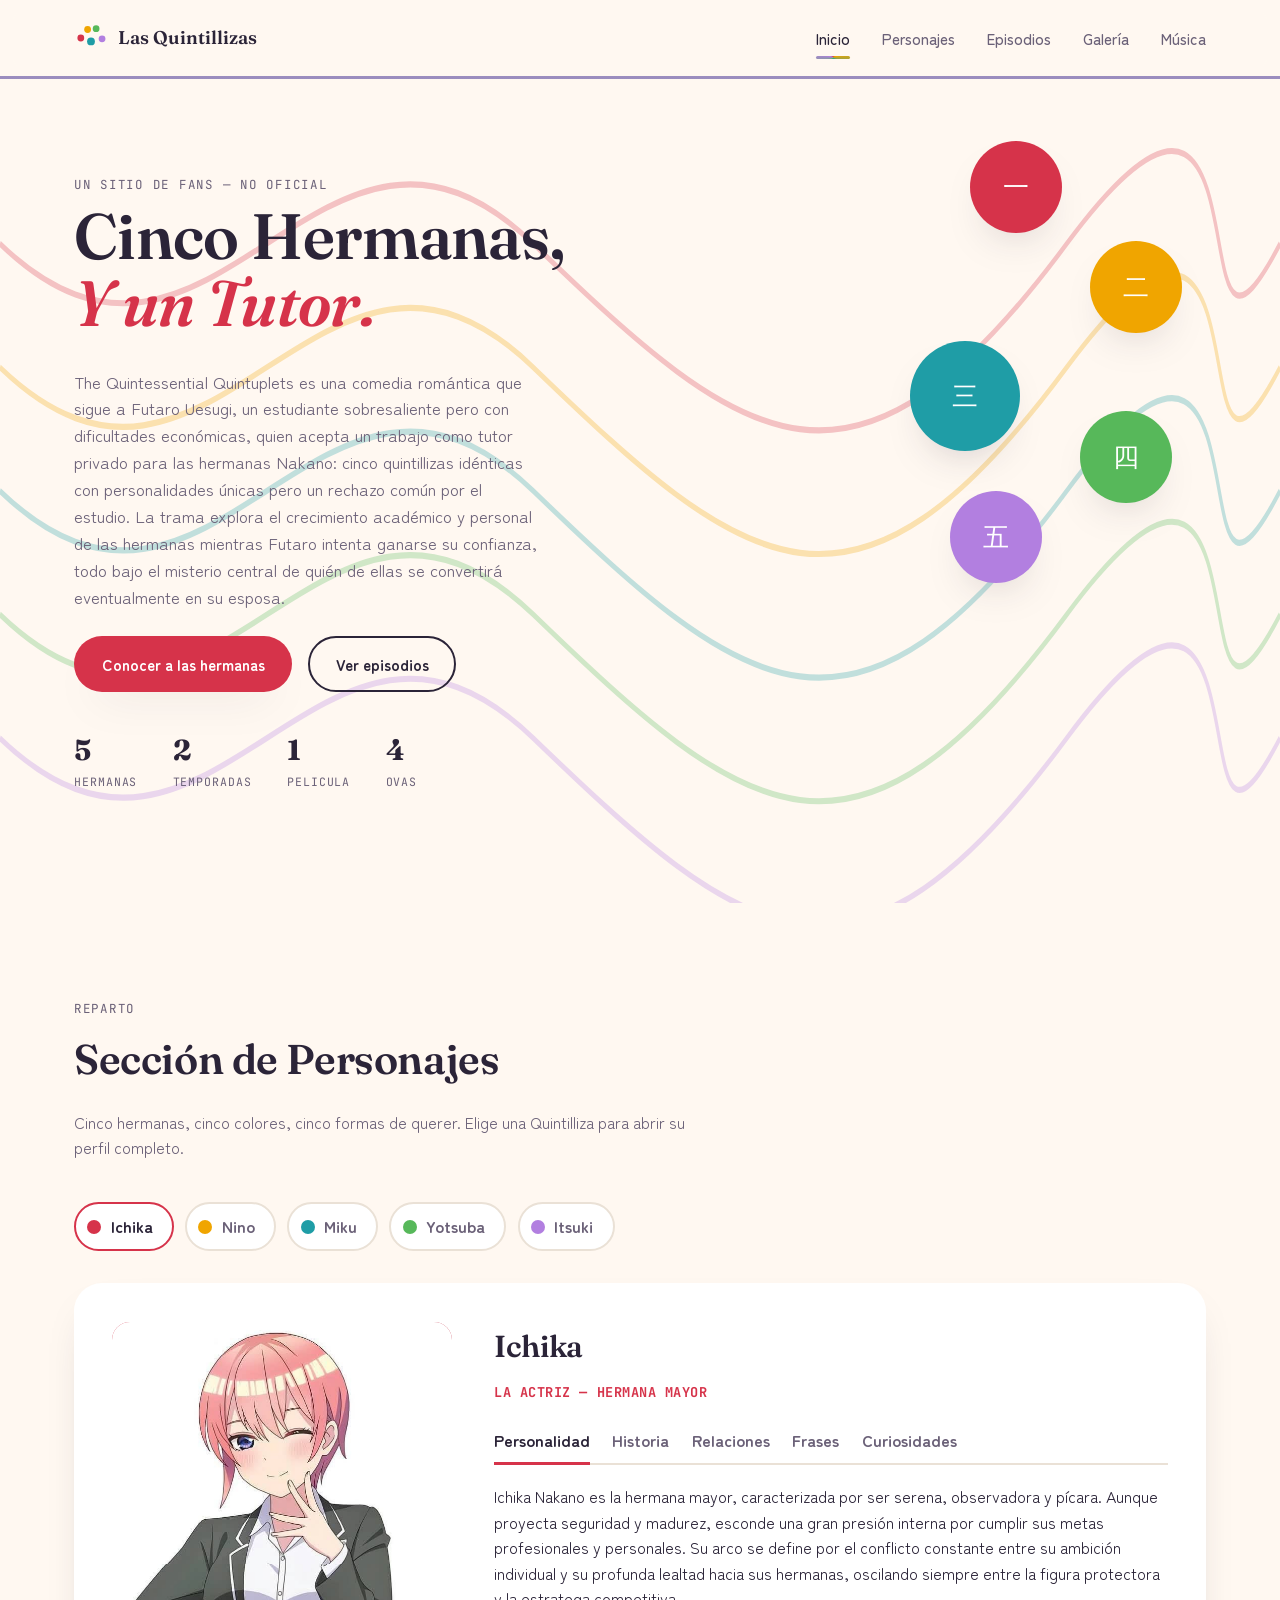
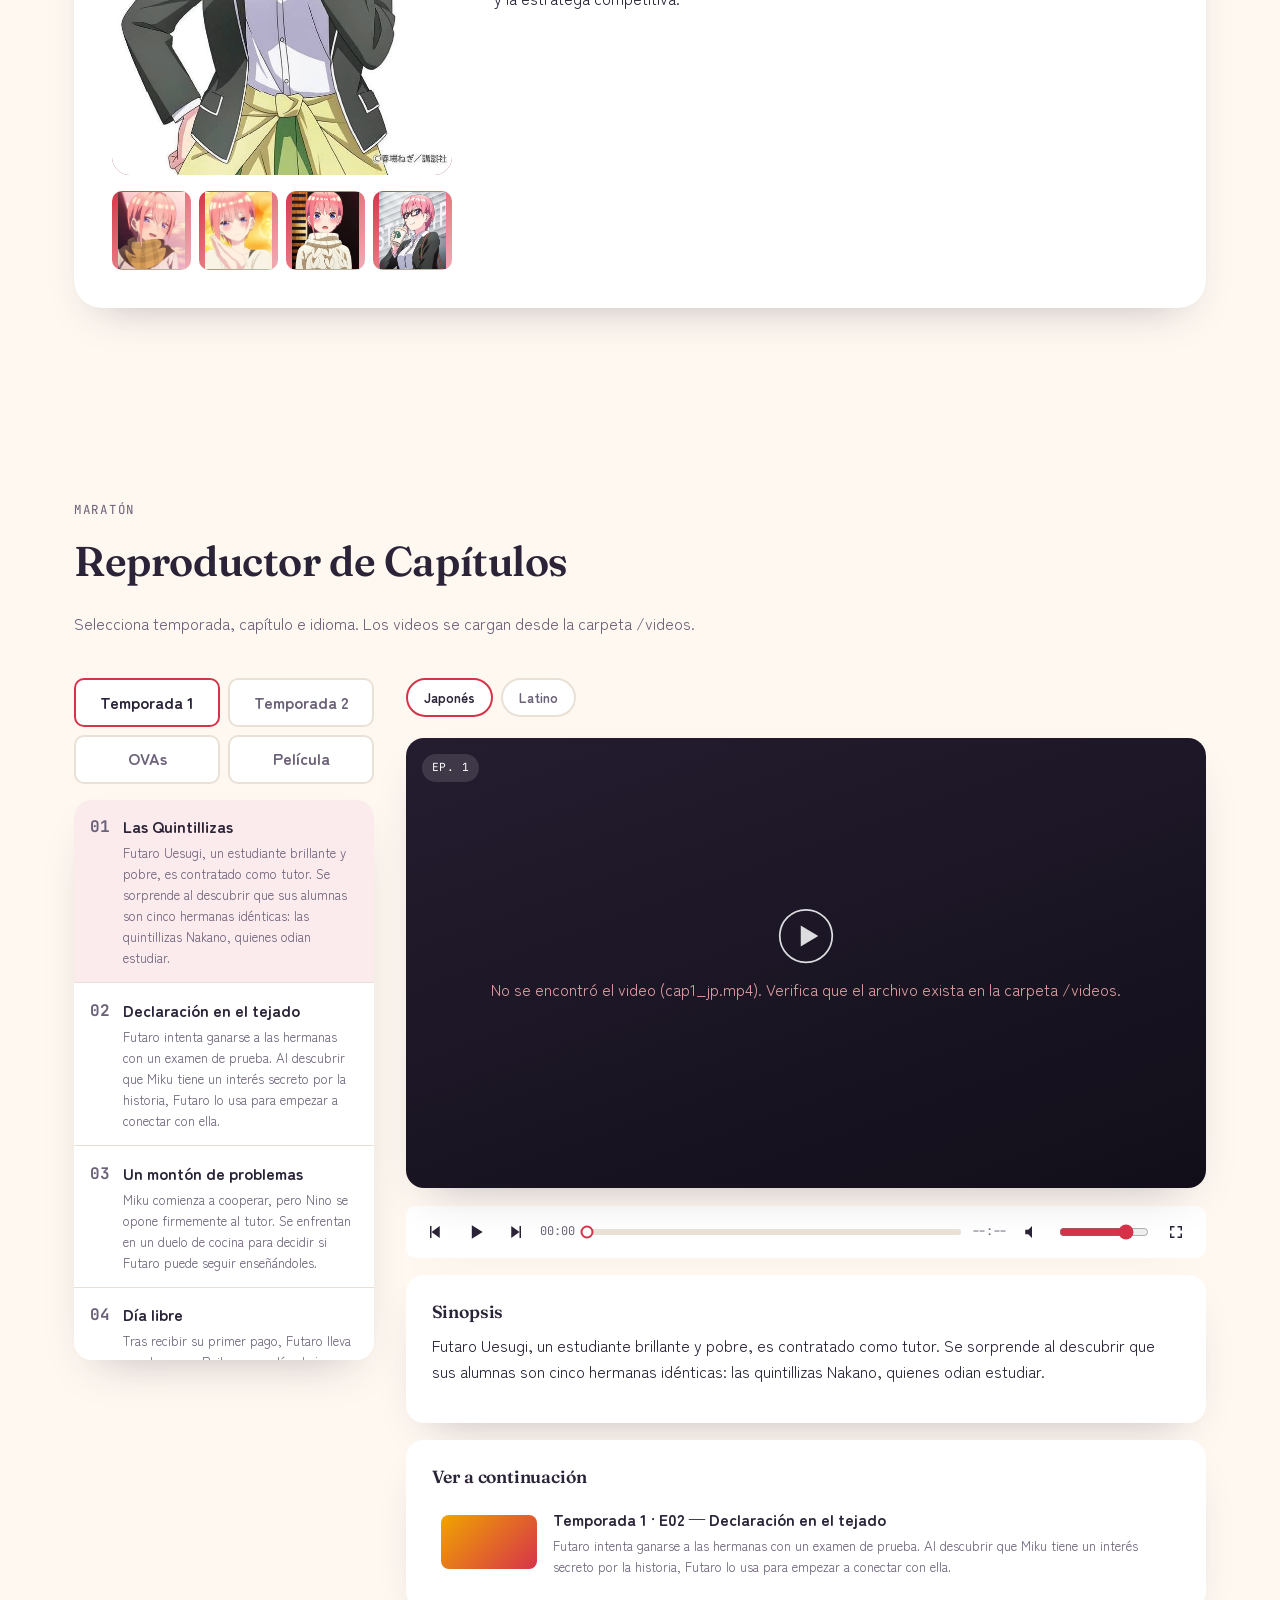
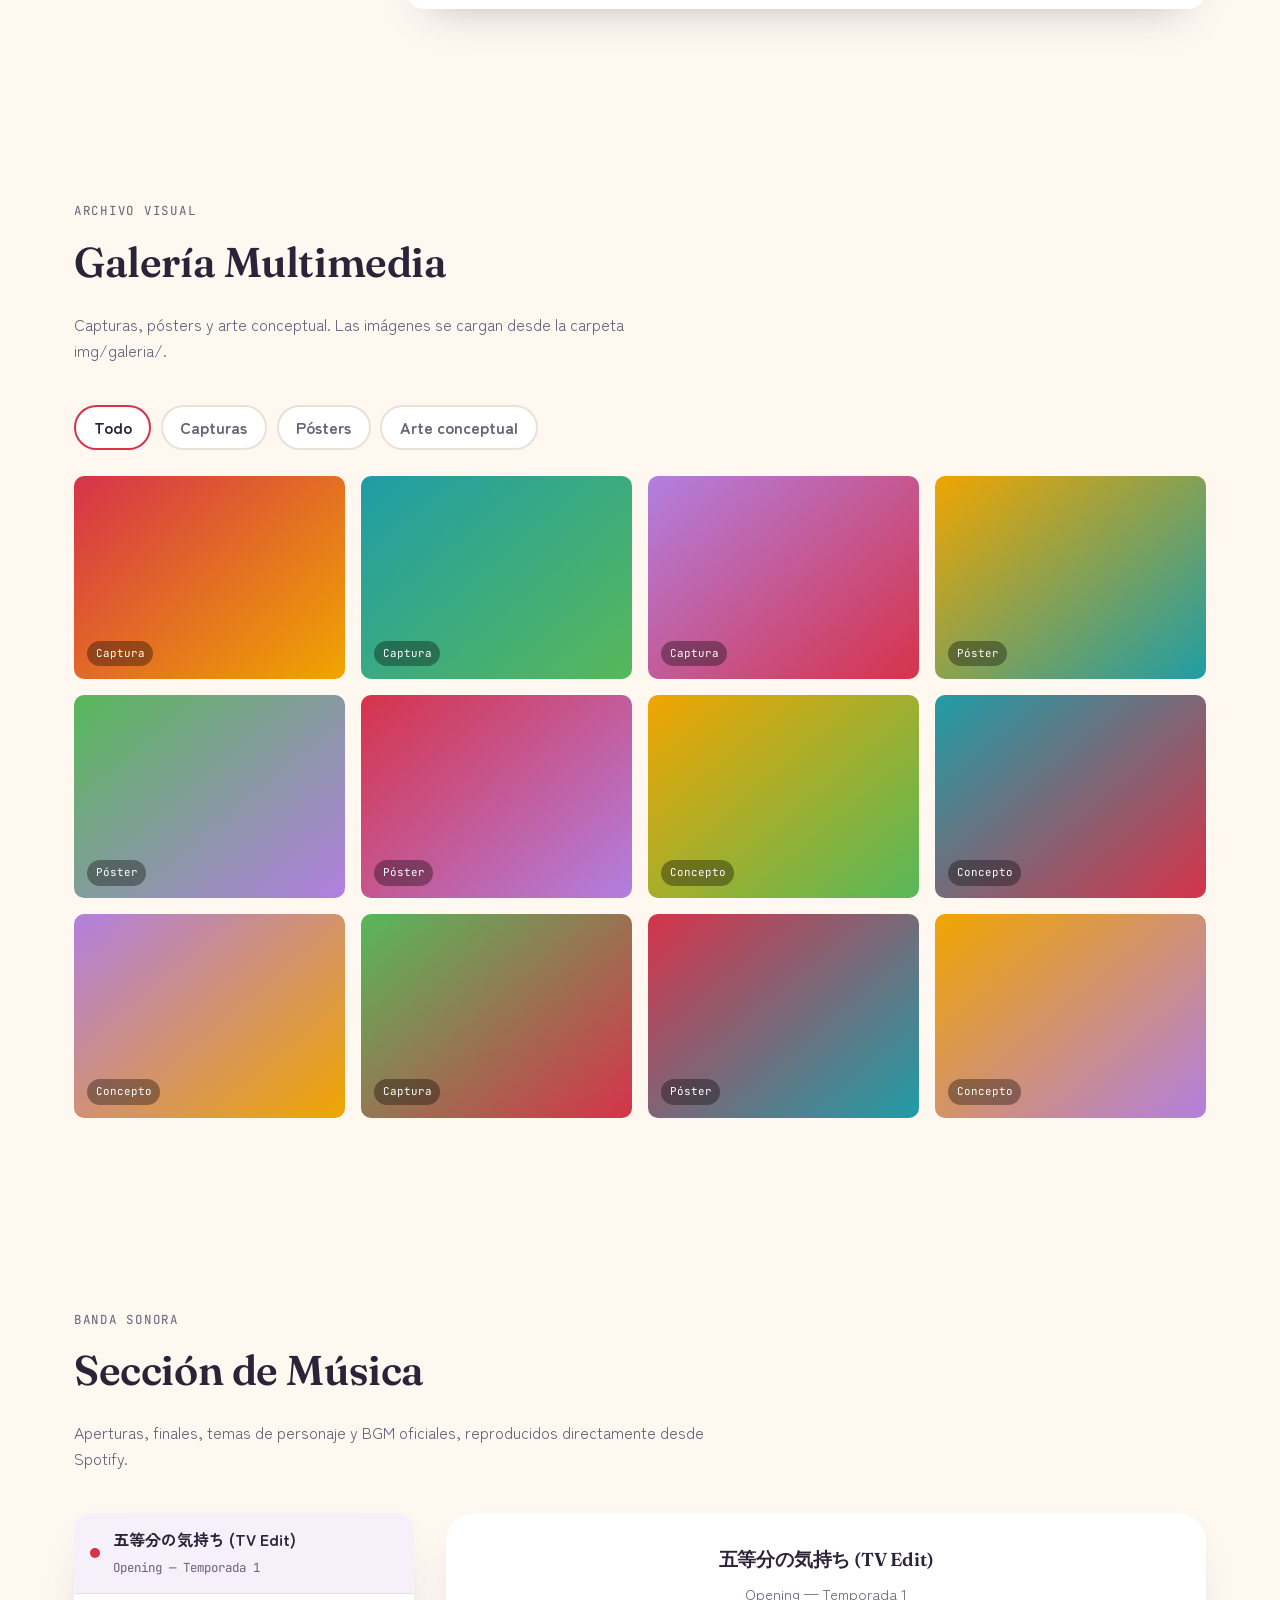
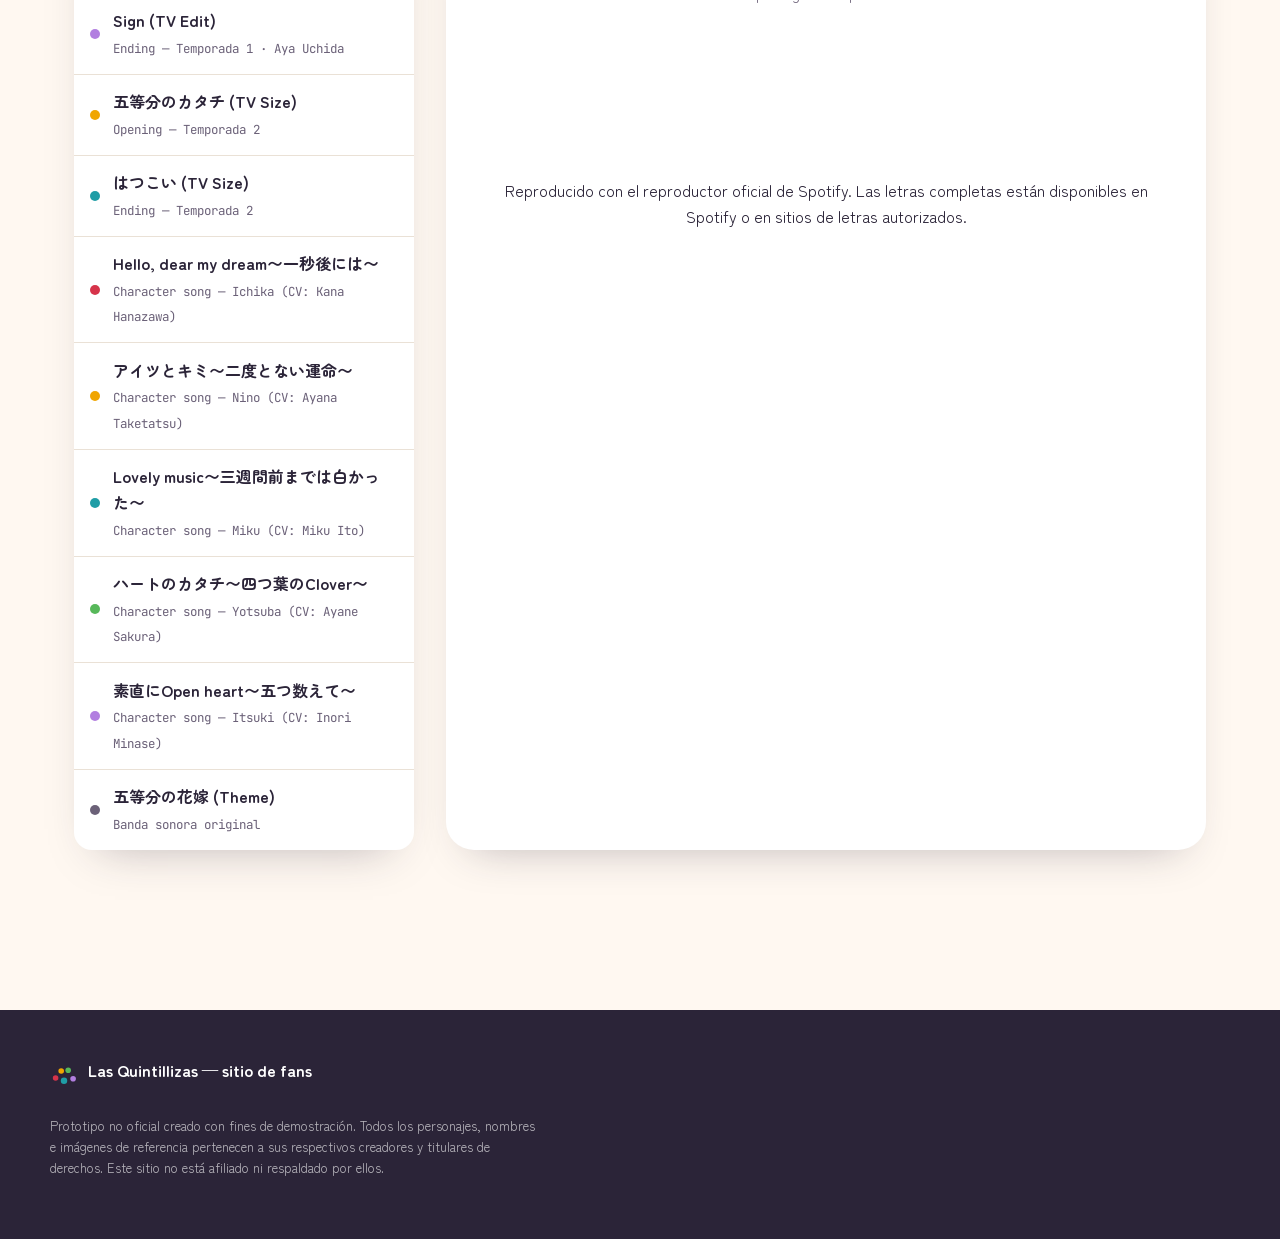
==== index.html @ 0c867e8d "Merge branch 'main' of https://github.com/PipeLev/Nakano-Project" ====
<!DOCTYPE html>
<html lang="es">
<head>
<meta charset="UTF-8">
<meta name="viewport" content="width=device-width, initial-scale=1.0">
<title>Las Quintillizas — Sitio de Fans</title>
<meta name="description" content="Sitio no oficial de fans dedicado a Las Quintillizas: personajes, episodios, galería y música.">
<link rel="preconnect" href="https://fonts.googleapis.com">
<link rel="preconnect" href="https://fonts.gstatic.com" crossorigin>
<link href="https://fonts.googleapis.com/css2?family=Fraunces:ital,opsz,wght@0,9..144,400;0,9..144,600;0,9..144,700;1,9..144,500&family=Zen+Maru+Gothic:wght@400;500;700&family=JetBrains+Mono:wght@400;500&display=swap" rel="stylesheet">
<link rel="stylesheet" href="Style.css">
</head>
<body>

<!-- ============ SKIP LINK (a11y) ============ -->
<a class="skip-link" href="#main">Saltar al contenido</a>

<!-- ============ HEADER / NAV ============ -->
<header class="site-header" id="siteHeader">
  <div class="header-inner">
    <a href="#home" class="brand">
      <span class="brand-mark" aria-hidden="true">
        <svg viewBox="0 0 40 40" width="34" height="34">
          <circle cx="8" cy="20" r="4" fill="var(--c-ichika)"/>
          <circle cx="16" cy="10" r="4" fill="var(--c-nino)"/>
          <circle cx="20" cy="24" r="4.6" fill="var(--c-miku)"/>
          <circle cx="26" cy="9" r="4" fill="var(--c-yotsuba)"/>
          <circle cx="33" cy="21" r="4" fill="var(--c-itsuki)"/>
        </svg>
      </span>
      <span class="brand-text">Las Quintillizas</span>
    </a>

    <nav class="main-nav" id="mainNav" aria-label="Navegación principal">
      <a href="#home" class="nav-link active-link">Inicio</a>
      <a href="#characters" class="nav-link">Personajes</a>
      <a href="#episodes" class="nav-link">Episodios</a>
      <a href="#gallery" class="nav-link">Galería</a>
      <a href="#music" class="nav-link">Música</a>
    </nav>

    <button class="menu-toggle" id="menuToggle" aria-expanded="false" aria-controls="mainNav" aria-label="Abrir menú">
      <span></span><span></span><span></span>
    </button>
  </div>
  <div class="thread-underline" aria-hidden="true"></div>
</header>

<main id="main">

<!-- ============ HERO / HOME ============ -->
<section id="home" class="hero">
  <div class="hero-braid" aria-hidden="true">
    <svg viewBox="0 0 1200 400" preserveAspectRatio="none" class="braid-svg">
      <path class="braid-strand strand-ichika" d="M0,80 C 200,180 300,-20 500,80 S 800,220 1000,80 S 1100,180 1200,80" />
      <path class="braid-strand strand-nino" d="M0,140 C 200,240 300,40 500,140 S 800,280 1000,140 S 1100,240 1200,140" />
      <path class="braid-strand strand-miku" d="M0,200 C 200,300 300,100 500,200 S 800,340 1000,200 S 1100,300 1200,200" />
      <path class="braid-strand strand-yotsuba" d="M0,260 C 200,360 300,160 500,260 S 800,400 1000,260 S 1100,360 1200,260" />
      <path class="braid-strand strand-itsuki" d="M0,320 C 200,420 300,220 500,320 S 800,460 1000,320 S 1100,420 1200,320" />
    </svg>
  </div>

  <div class="hero-content">
    <p class="eyebrow">un sitio de fans — no oficial</p>
    <h1 class="hero-title">Cinco Hermanas,<br><em>Y un Tutor.</em></h1>
    <p class="hero-copy">
      The Quintessential Quintuplets es una comedia romántica que sigue a Futaro Uesugi, un estudiante sobresaliente pero con dificultades económicas, quien acepta un trabajo como tutor privado para las hermanas Nakano: cinco quintillizas idénticas con personalidades únicas pero un rechazo común por el estudio. La trama explora el crecimiento académico y personal de las hermanas mientras Futaro intenta ganarse su confianza, todo bajo el misterio central de quién de ellas se convertirá eventualmente en su esposa.
    </p>
    <div class="hero-actions">
      <a href="#characters" class="btn btn-primary">Conocer a las hermanas</a>
      <a href="#episodes" class="btn btn-ghost">Ver episodios</a>
    </div>

    <ul class="hero-stats" aria-label="Datos rápidos de la serie">
      <li><span class="stat-num">5</span><span class="stat-label">Hermanas</span></li>
      <li><span class="stat-num">2</span><span class="stat-label">Temporadas</span></li>
      <li><span class="stat-num">1</span><span class="stat-label">Pelicula</span></li>
      <li><span class="stat-num">4</span><span class="stat-label">OVAs</span></li>
    </ul>
  </div>

  <div class="hero-portraits" aria-hidden="true">
    <div class="portrait-orb orb-ichika" style="--i:0"><span>一</span></div>
    <div class="portrait-orb orb-nino" style="--i:1"><span>二</span></div>
    <div class="portrait-orb orb-miku" style="--i:2"><span>三</span></div>
    <div class="portrait-orb orb-yotsuba" style="--i:3"><span>四</span></div>
    <div class="portrait-orb orb-itsuki" style="--i:4"><span>五</span></div>
  </div>
</section>

<!-- ============ CHARACTERS ============ -->
<section id="characters" class="section characters-section">
  <div class="section-head">
    <p class="eyebrow">reparto</p>
    <h2>Sección de Personajes</h2>
    <p class="section-copy">Cinco hermanas, cinco colores, cinco formas de querer. Elige una Quintilliza para abrir su perfil completo.</p>
  </div>

  <div class="char-tabs" id="charTabs" role="tablist" aria-label="Seleccionar personaje">
    <!-- populated by JS -->
  </div>

  <article class="char-panel" id="charPanel">
    <!-- populated by JS -->
  </article>
</section>

<!-- ============ EPISODE PLAYER ============ -->
<section id="episodes" class="section episodes-section">
  <div class="section-head">
    <p class="eyebrow">maratón</p>
    <h2>Reproductor de Capítulos</h2>
    <p class="section-copy">Selecciona temporada, capítulo e idioma. Los videos se cargan desde la carpeta /videos.</p>
  </div>

  <div class="player-layout">
    <aside class="episode-list-wrap">
      <div class="season-tabs" id="seasonTabs" role="tablist" aria-label="Seleccionar temporada"></div>
      <ol class="episode-list" id="episodeList" aria-label="Lista de episodios"></ol>
    </aside>

    <div class="player-main">
      <div class="player-toolbar">
        <div class="lang-toggle" id="langToggle" role="tablist" aria-label="Seleccionar idioma">
          <!-- populated by JS -->
        </div>
      </div>

      <div class="video-stage" id="videoStage">
        <video id="videoEl" class="video-el is-hidden" preload="metadata" playsinline></video>
        <div class="video-placeholder" id="videoPlaceholder">
          <svg viewBox="0 0 64 64" width="56" height="56" aria-hidden="true">
            <circle cx="32" cy="32" r="30" fill="none" stroke="currentColor" stroke-width="2"/>
            <polygon points="26,20 26,44 46,32" fill="currentColor"/>
          </svg>
          <p id="nowPlayingTitle">Selecciona un episodio para comenzar</p>
        </div>
        <div class="video-badge" id="videoBadge">EP. —</div>
      </div>

      <div class="player-controls" aria-label="Controles de reproducción">
        <button class="ctrl-btn" id="prevEpBtn" aria-label="Capítulo anterior">
          <svg viewBox="0 0 24 24" width="18" height="18"><polygon points="17,4 6,12 17,20" fill="currentColor"/><rect x="4" y="4" width="2" height="16" fill="currentColor"/></svg>
        </button>

        <button class="ctrl-btn" id="playBtn" aria-label="Reproducir">
          <svg id="playIcon" viewBox="0 0 24 24" width="20" height="20"><polygon points="7,4 20,12 7,20" fill="currentColor"/></svg>
          <svg id="pauseIcon" viewBox="0 0 24 24" width="20" height="20" style="display:none"><rect x="6" y="4" width="4" height="16" fill="currentColor"/><rect x="14" y="4" width="4" height="16" fill="currentColor"/></svg>
        </button>

        <button class="ctrl-btn" id="nextEpBtn" aria-label="Capítulo siguiente">
          <svg viewBox="0 0 24 24" width="18" height="18"><polygon points="7,4 18,12 7,20" fill="currentColor"/><rect x="18" y="4" width="2" height="16" fill="currentColor"/></svg>
        </button>

        <span class="time-label" id="timeCurrent">00:00</span>
        <div class="progress-track" id="progressTrack" role="slider" aria-label="Progreso del episodio" aria-valuemin="0" aria-valuemax="100" aria-valuenow="0" tabindex="0">
          <div class="progress-fill" id="progressFill"></div>
          <div class="progress-thumb" id="progressThumb"></div>
        </div>
        <span class="time-label" id="timeTotal">22:00</span>

        <button class="ctrl-btn" id="muteBtn" aria-label="Silenciar">
          <svg viewBox="0 0 24 24" width="18" height="18"><path fill="currentColor" d="M3 9v6h4l5 5V4L7 9H3z"/></svg>
        </button>
        <input type="range" id="volumeSlider" class="volume-slider" min="0" max="100" value="80" aria-label="Volumen">

        <button class="ctrl-btn" id="fullscreenBtn" aria-label="Pantalla completa">
          <svg viewBox="0 0 24 24" width="18" height="18"><path fill="currentColor" d="M4 4h6v2H6v4H4V4zm10 0h6v6h-2V6h-4V4zM4 14h2v4h4v2H4v-6zm16 0h-2v4h-4v2h6v-6z"/></svg>
        </button>
      </div>

      <div class="synopsis-box" id="synopsisBox">
        <h3>Sinopsis</h3>
        <p id="synopsisText">Elige un episodio de la lista para leer su sinopsis.</p>
      </div>

      <div class="watch-next" id="watchNext">
        <h3>Ver a continuación</h3>
        <div class="watch-next-card" id="watchNextCard"></div>
      </div>
    </div>
  </div>
</section>

<!-- ============ MEDIA GALLERY ============ -->
<section id="gallery" class="section gallery-section">
  <div class="section-head">
    <p class="eyebrow">archivo visual</p>
    <h2>Galería Multimedia</h2>
    <p class="section-copy">Capturas, pósters y arte conceptual. Las imágenes se cargan desde la carpeta img/galeria/.</p>
  </div>

  <div class="gallery-filters" id="galleryFilters" role="tablist" aria-label="Filtrar galería">
    <button class="filter-chip active-chip" data-filter="all">Todo</button>
    <button class="filter-chip" data-filter="screenshot">Capturas</button>
    <button class="filter-chip" data-filter="poster">Pósters</button>
    <button class="filter-chip" data-filter="concept">Arte conceptual</button>
  </div>

  <div class="gallery-grid" id="galleryGrid"></div>
</section>

<!-- ============ MUSIC ============ -->
<section id="music" class="section music-section">
  <div class="section-head">
    <p class="eyebrow">banda sonora</p>
    <h2>Sección de Música</h2>
    <p class="section-copy">Aperturas, finales, temas de personaje y BGM oficiales, reproducidos directamente desde Spotify.</p>
  </div>

  <div class="music-layout">
    <ul class="track-list" id="trackList" aria-label="Lista de canciones"></ul>

    <div class="music-player" id="musicPlayer">
      <h3 id="musicTrackTitle">Selecciona una canción</h3>
      <p id="musicTrackMeta" class="music-meta">—</p>

      <div class="spotify-embed-wrap" id="spotifyEmbedWrap">
        <p class="spotify-placeholder" id="spotifyPlaceholder">Elige una pista de la lista para escucharla aquí vía Spotify.</p>
      </div>

      <p class="music-credit">Reproducido con el reproductor oficial de Spotify. Las letras completas están disponibles en Spotify o en sitios de letras autorizados.</p>
    </div>
  </div>
</section>

</main>

<!-- ============ LIGHTBOX (gallery) ============ -->
<div class="lightbox" id="lightbox" role="dialog" aria-modal="true" aria-label="Vista ampliada" hidden>
  <button class="lightbox-close" id="lightboxClose" aria-label="Cerrar">&times;</button>
  <button class="lightbox-nav lightbox-prev is-hidden" id="lightboxPrev" aria-label="Imagen anterior">
    <svg viewBox="0 0 24 24" width="20" height="20"><polygon points="16,4 6,12 16,20" fill="currentColor"/></svg>
  </button>
  <div class="lightbox-content" id="lightboxContent"></div>
  <button class="lightbox-nav lightbox-next is-hidden" id="lightboxNext" aria-label="Imagen siguiente">
    <svg viewBox="0 0 24 24" width="20" height="20"><polygon points="8,4 18,12 8,20" fill="currentColor"/></svg>
  </button>
</div>

<!-- ============ FOOTER ============ -->
<footer class="site-footer">
  <div class="footer-inner">
    <div class="footer-brand">
      <span class="brand-mark" aria-hidden="true">
        <svg viewBox="0 0 40 40" width="28" height="28">
          <circle cx="8" cy="20" r="4" fill="var(--c-ichika)"/>
          <circle cx="16" cy="10" r="4" fill="var(--c-nino)"/>
          <circle cx="20" cy="24" r="4.6" fill="var(--c-miku)"/>
          <circle cx="26" cy="9" r="4" fill="var(--c-yotsuba)"/>
          <circle cx="33" cy="21" r="4" fill="var(--c-itsuki)"/>
        </svg>
      </span>
      <p>Las Quintillizas — sitio de fans</p>
    </div>
    <p class="footer-disclaimer">
      Prototipo no oficial creado con fines de demostración. Todos los personajes, nombres e
      imágenes de referencia pertenecen a sus respectivos creadores y titulares de derechos.
      Este sitio no está afiliado ni respaldado por ellos.
    </p>
  </div>
</footer>

<script src="Script.js"></script>
</body>
</html>
---- Style.css ----
/* =========================================================
   LAS QUINTILLIZAS — FAN SITE
   Design tokens
   ========================================================= */
:root {
  /* --- palette --- */
--c-bg:        #FFF8F1;
--c-paper:     #FFFFFF;
--c-ink:       #2B2438;
--c-ink-soft:  #6B6178;
--c-hairline:  #EAE1D6;

  --c-ichika:    #D6334A;   /* eldest — deep red thread   */
  --c-nino:      #F0A500;   /* second — golden thread     */
  --c-miku:      #1F9DA6;   /* middle — teal thread       */
  --c-yotsuba:   #57B85A;   /* fourth — green thread      */
  --c-itsuki:    #B27FE0;   /* youngest — lavender thread */

  --grad-braid: conic-gradient(from 0deg,
      var(--c-ichika), var(--c-nino), var(--c-miku),
      var(--c-yotsuba), var(--c-itsuki), var(--c-ichika));

  /* --- type --- */
  --font-display: 'Fraunces', 'Iowan Old Style', serif;
  --font-body: 'Zen Maru Gothic', 'Hiragino Maru Gothic ProN', sans-serif;
  --font-mono: 'JetBrains Mono', monospace;

  /* --- layout --- */
  --max-w: 1180px;
  --radius-sm: 10px;
  --radius-md: 18px;
  --radius-lg: 28px;
  --shadow-soft: 0 20px 45px -25px rgba(43, 36, 56, 0.35);

  --header-h: 76px;
}

@media (prefers-reduced-motion: reduce) {
  * { animation-duration: 0.001ms !important; animation-iteration-count: 1 !important; transition-duration: 0.001ms !important; scroll-behavior: auto !important; }
}

*, *::before, *::after { box-sizing: border-box; }
html { scroll-behavior: smooth; }
body {
  margin: 0;
  background: var(--c-bg);
  color: var(--c-ink);
  font-family: var(--font-body);
  line-height: 1.6;
  -webkit-font-smoothing: antialiased;
  overflow-x: hidden;
}
img, svg { display: block; max-width: 100%; }
h1, h2, h3 { font-family: var(--font-display); margin: 0 0 .4em; font-weight: 600; letter-spacing: -.01em; }
p { margin: 0 0 1em; }
a { color: inherit; }
button { font: inherit; }

.skip-link {
  position: absolute; left: -999px; top: 0; background: var(--c-ink); color: #fff;
  padding: .75em 1.2em; z-index: 999; border-radius: 0 0 8px 0;
}
.skip-link:focus { left: 0; }

:focus-visible { outline: 3px solid var(--c-itsuki); outline-offset: 3px; border-radius: 4px; }

.eyebrow {
  font-family: var(--font-mono);
  font-size: .78rem;
  letter-spacing: .14em;
  text-transform: uppercase;
  color: var(--c-ink-soft);
  margin: 0 0 .6em;
}

/* =========================================================
   HEADER
   ========================================================= */
.site-header {
  position: sticky; top: 0; z-index: 100;
  background: rgba(255, 248, 241, 0.85);
  backdrop-filter: blur(10px);
  -webkit-backdrop-filter: blur(10px);
}
.header-inner {
  max-width: var(--max-w); margin: 0 auto; height: var(--header-h);
  display: flex; align-items: center; justify-content: space-between;
  padding: 0 1.5rem;
}
.brand { display: flex; align-items: center; gap: .6rem; text-decoration: none; }
.brand-text { font-family: var(--font-display); font-weight: 600; font-size: 1.15rem; color: var(--c-ink); }
.main-nav { display: flex; gap: 2rem; }
.nav-link {
  text-decoration: none; font-weight: 500; font-size: .95rem; color: var(--c-ink-soft);
  padding: .3rem 0; position: relative; transition: color .2s ease;
}
.nav-link:hover, .nav-link.active-link { color: var(--c-ink); }
.nav-link.active-link::after {
  content: ""; position: absolute; left: 0; right: 0; bottom: -4px; height: 3px;
  background: var(--grad-braid); border-radius: 3px;
}
.thread-underline { height: 3px; background: var(--grad-braid); background-size: 300% 100%; animation: braidShift 12s linear infinite; }
@keyframes braidShift { to { background-position: 300% 0; } }

.menu-toggle {
  display: none; flex-direction: column; gap: 5px; background: none; border: none; cursor: pointer; padding: .4rem;
}
.menu-toggle span { width: 24px; height: 2px; background: var(--c-ink); border-radius: 2px; transition: transform .25s ease, opacity .25s ease; }

/* =========================================================
   HERO
   ========================================================= */
.hero {
  position: relative; overflow: hidden;
  min-height: calc(100vh - var(--header-h));
  display: flex; align-items: center;
  padding: 3rem 1.5rem 4rem;
}
.hero-braid { position: absolute; inset: 0; z-index: 0; opacity: .5; pointer-events: none; }
.braid-svg { width: 100%; height: 100%; }
.braid-strand { fill: none; stroke-width: 3; opacity: .55; }
.strand-ichika { stroke: var(--c-ichika); }
.strand-nino { stroke: var(--c-nino); }
.strand-miku { stroke: var(--c-miku); }
.strand-yotsuba { stroke: var(--c-yotsuba); }
.strand-itsuki { stroke: var(--c-itsuki); }

.hero-content {
  position: relative; z-index: 1; max-width: 640px; margin: 0 auto 0 max(1.5rem, calc((100vw - var(--max-w)) / 2));
}
.hero-title { font-size: clamp(2.4rem, 5vw, 4rem); line-height: 1.05; margin-bottom: .5em; }
.hero-title em { font-style: italic; color: var(--c-ichika); }
.hero-copy { font-size: 1.05rem; color: var(--c-ink-soft); max-width: 52ch; }
.hero-actions { display: flex; gap: 1rem; flex-wrap: wrap; margin: 1.6rem 0 2.2rem; }

.btn {
  display: inline-flex; align-items: center; gap: .5em; padding: .85rem 1.6rem; border-radius: 999px;
  text-decoration: none; font-weight: 600; font-size: .95rem; transition: transform .2s ease, box-shadow .2s ease;
  border: 2px solid transparent;
}
.btn:hover { transform: translateY(-2px); }
.btn-primary { background: var(--c-ichika); color: #fff; box-shadow: var(--shadow-soft); }
.btn-ghost { border-color: var(--c-ink); }

.hero-stats { list-style: none; display: flex; gap: 2.2rem; padding: 0; margin: 0; }
.hero-stats li { display: flex; flex-direction: column; }
.stat-num { font-family: var(--font-display); font-size: 1.8rem; font-weight: 700; }
.stat-label { font-family: var(--font-mono); font-size: .72rem; color: var(--c-ink-soft); text-transform: uppercase; letter-spacing: .08em; }

.hero-portraits {
  position: absolute; right: max(1.5rem, calc((100vw - var(--max-w)) / 2)); top: 50%; transform: translateY(-50%);
  display: none;
}
.portrait-orb {
  width: 92px; height: 92px; border-radius: 50%; display: flex; align-items: center; justify-content: center;
  font-family: var(--font-display); font-size: 1.6rem; color: #fff; box-shadow: var(--shadow-soft);
  position: absolute; animation: floatOrb 6s ease-in-out infinite; animation-delay: calc(var(--i) * -1.1s);
}
@keyframes floatOrb { 0%, 100% { transform: translateY(0); } 50% { transform: translateY(-14px); } }
.orb-ichika  { background: var(--c-ichika);  top: -140px; left: 40px; }
.orb-nino    { background: var(--c-nino);    top: -40px;  left: 160px; }
.orb-miku    { background: var(--c-miku);    top: 60px;   left: -20px; width: 110px; height: 110px; }
.orb-yotsuba { background: var(--c-yotsuba); top: 130px;  left: 150px; }
.orb-itsuki  { background: var(--c-itsuki);  top: 210px;  left: 20px; }

@media (min-width: 1000px) { .hero-portraits { display: block; width: 300px; height: 420px; } }

/* =========================================================
   SECTIONS (shared)
   ========================================================= */
.section { max-width: var(--max-w); margin: 0 auto; padding: 6rem 1.5rem; scroll-margin-top: var(--header-h); }
.section-head { max-width: 640px; margin-bottom: 2.6rem; }
.section-head h2 { font-size: clamp(1.8rem, 3.4vw, 2.6rem); }
.section-copy { color: var(--c-ink-soft); }

.reveal { opacity: 0; transform: translateY(24px); transition: opacity .7s ease, transform .7s ease; }
.reveal.is-visible { opacity: 1; transform: translateY(0); }

/* =========================================================
   CHARACTERS
   ========================================================= */
.char-tabs { display: flex; flex-wrap: wrap; gap: .7rem; margin-bottom: 2rem; }
.char-tab {
  border: 2px solid var(--c-hairline); background: var(--c-paper); border-radius: 999px;
  padding: .6rem 1.2rem .6rem .7rem; display: flex; align-items: center; gap: .6rem; cursor: pointer;
  font-weight: 600; color: var(--c-ink-soft); transition: border-color .2s ease, color .2s ease, transform .2s ease;
}
.char-tab:hover { transform: translateY(-2px); }
.char-tab .dot { width: 14px; height: 14px; border-radius: 50%; }
.char-tab[aria-selected="true"] { color: var(--c-ink); border-color: var(--tab-color, var(--c-ichika)); }

.char-panel {
  display: grid; grid-template-columns: minmax(0, 340px) minmax(0, 1fr); gap: 2.6rem;
  background: var(--c-paper); border-radius: var(--radius-lg); padding: 2.4rem; box-shadow: var(--shadow-soft);
}

.char-portrait-block { display: flex; flex-direction: column; gap: 1rem; }
.char-portrait {
  aspect-ratio: 3/4; border-radius: var(--radius-md); position: relative; overflow: hidden;
  display: flex; align-items: flex-end; padding: 1.4rem;
  background: linear-gradient(160deg, var(--char-color) 0%, color-mix(in srgb, var(--char-color) 60%, #1a1420) 100%);
}
.char-portrait .kanji { font-family: var(--font-display); font-size: 5rem; color: rgba(255,255,255,.9); }
.char-portrait .glow { position: absolute; inset: -30%; background: radial-gradient(circle at 30% 20%, rgba(255,255,255,.35), transparent 55%); }

.char-mini-gallery { display: grid; grid-template-columns: repeat(4, 1fr); gap: .5rem; }
.mini-thumb {
  aspect-ratio: 1; border-radius: 10px; border: none; cursor: pointer; position: relative; overflow: hidden;
  background: linear-gradient(135deg, var(--char-color), color-mix(in srgb, var(--char-color) 40%, #fff));
}
.mini-thumb span { position: absolute; bottom: 4px; left: 6px; font-family: var(--font-mono); font-size: .6rem; color: #fff; opacity: .85; }

.char-info h3 { font-size: 1.9rem; }
.char-subtitle { color: var(--char-color); font-weight: 700; margin-bottom: 1rem; font-family: var(--font-mono); font-size: .85rem; letter-spacing: .04em; text-transform: uppercase; }

.char-detail-tabs { display: flex; gap: 1.4rem; border-bottom: 2px solid var(--c-hairline); margin-bottom: 1.2rem; flex-wrap: wrap; }
.char-detail-tab {
  background: none; border: none; padding: .5rem 0; color: var(--c-ink-soft); font-weight: 600; cursor: pointer;
  border-bottom: 3px solid transparent; margin-bottom: -2px; transition: color .2s ease, border-color .2s ease;
}
.char-detail-tab[aria-selected="true"] { color: var(--c-ink); border-color: var(--char-color); }
.char-detail-panel { display: none; }
.char-detail-panel.active { display: block; }

.quote-block {
  border-left: 4px solid var(--char-color); padding: .3rem 0 .3rem 1rem; font-style: italic; color: var(--c-ink);
  margin: 1rem 0;
}
.trivia-list { padding-left: 1.2rem; }
.trivia-list li { margin-bottom: .5rem; }
.va-card {
  display: flex; gap: .9rem; align-items: center; background: var(--c-bg); border-radius: var(--radius-sm);
  padding: .9rem 1.1rem; margin-top: 1rem;
}
.va-avatar {
  width: 44px; height: 44px; border-radius: 50%; background: var(--char-color); flex: none;
  display: flex; align-items: center; justify-content: center; color: #fff; font-family: var(--font-display); font-weight: 700;
}
.va-meta { font-size: .85rem; color: var(--c-ink-soft); }
.va-meta strong { color: var(--c-ink); display: block; font-size: .95rem; }

@media (max-width: 820px) {
  .char-panel { grid-template-columns: 1fr; }
}

/* =========================================================
   EPISODE PLAYER
   ========================================================= */
.player-layout { display: grid; grid-template-columns: 300px minmax(0, 1fr); gap: 2rem; }
.season-tabs { display: flex; gap: .5rem; margin-bottom: 1rem; }
.season-tab {
  flex: 1; border: 2px solid var(--c-hairline); background: var(--c-paper); border-radius: var(--radius-sm);
  padding: .6rem; font-weight: 700; cursor: pointer; color: var(--c-ink-soft);
}
.season-tab[aria-selected="true"] { border-color: var(--c-ichika); color: var(--c-ink); }

.episode-list { list-style: none; margin: 0; padding: 0; max-height: 560px; overflow-y: auto; border-radius: var(--radius-md); background: var(--c-paper); box-shadow: var(--shadow-soft); }
.episode-item {
  display: flex; gap: .8rem; padding: .9rem 1rem; cursor: pointer; border-bottom: 1px solid var(--c-hairline);
  transition: background .15s ease;
}
.episode-item:last-child { border-bottom: none; }
.episode-item:hover { background: var(--c-bg); }
.episode-item.is-active { background: color-mix(in srgb, var(--c-ichika) 10%, #fff); }
.ep-num { font-family: var(--font-mono); font-weight: 700; color: var(--c-ink-soft); min-width: 2ch; }
.ep-titles { flex: 1; }
.ep-title { font-weight: 700; display: block; margin-bottom: .15rem; }
.ep-syn { font-size: .82rem; color: var(--c-ink-soft); display: block; }

.player-main { display: flex; flex-direction: column; gap: 1.1rem; }
.video-stage {
  aspect-ratio: 16/9; border-radius: var(--radius-md); background: linear-gradient(160deg, #241d30, #120e19);
  position: relative; display: flex; align-items: center; justify-content: center; color: #fff; overflow: hidden;
  box-shadow: var(--shadow-soft);
}
.video-placeholder { display: flex; flex-direction: column; align-items: center; gap: .8rem; opacity: .85; text-align: center; padding: 1rem; }
.video-badge {
  position: absolute; top: 1rem; left: 1rem; font-family: var(--font-mono); font-size: .7rem;
  background: rgba(255,255,255,.12); padding: .3rem .6rem; border-radius: 999px; letter-spacing: .05em;
}

.player-controls {
  display: flex; align-items: center; gap: .7rem; background: var(--c-paper); border-radius: var(--radius-sm);
  padding: .7rem 1rem; box-shadow: var(--shadow-soft);
}
.ctrl-btn {
  background: none; border: none; cursor: pointer; color: var(--c-ink); display: flex; padding: .3rem;
  border-radius: 8px; transition: background .15s ease;
}
.ctrl-btn:hover { background: var(--c-bg); }
.time-label { font-family: var(--font-mono); font-size: .75rem; color: var(--c-ink-soft); min-width: 3.4ch; }
.progress-track {
  flex: 1; height: 6px; background: var(--c-hairline); border-radius: 999px; position: relative; cursor: pointer;
}
.progress-fill { position: absolute; inset: 0; width: 0%; background: var(--grad-braid); border-radius: 999px; }
.progress-thumb {
  position: absolute; top: 50%; left: 0%; width: 13px; height: 13px; background: #fff; border: 2px solid var(--c-ichika);
  border-radius: 50%; transform: translate(-50%, -50%);
}
.volume-slider { width: 90px; accent-color: var(--c-ichika); }

.synopsis-box, .watch-next { background: var(--c-paper); border-radius: var(--radius-md); padding: 1.4rem 1.6rem; box-shadow: var(--shadow-soft); }
.synopsis-box h3, .watch-next h3 { font-size: 1.1rem; }
.watch-next-card { display: flex; gap: 1rem; align-items: center; cursor: pointer; padding: .6rem; border-radius: var(--radius-sm); transition: background .15s ease; }
.watch-next-card:hover { background: var(--c-bg); }
.wn-thumb { width: 96px; aspect-ratio: 16/9; border-radius: 8px; flex: none; background: linear-gradient(135deg, var(--c-nino), var(--c-ichika)); }

@media (max-width: 900px) {
  .player-layout { grid-template-columns: 1fr; }
  .episode-list { max-height: 320px; }
}

/* =========================================================
   GALLERY
   ========================================================= */
.gallery-filters { display: flex; gap: .6rem; margin-bottom: 1.6rem; flex-wrap: wrap; }
.filter-chip {
  border: 2px solid var(--c-hairline); background: var(--c-paper); border-radius: 999px; padding: .5rem 1.1rem;
  cursor: pointer; font-weight: 600; color: var(--c-ink-soft);
}
.filter-chip.active-chip { border-color: var(--c-ichika); color: var(--c-ink); }

.gallery-grid {
  display: grid; grid-template-columns: repeat(auto-fill, minmax(220px, 1fr)); gap: 1rem;
}
.gallery-item {
  border: none; cursor: pointer; border-radius: var(--radius-sm); overflow: hidden; position: relative;
  aspect-ratio: 4/3; display: flex; align-items: flex-end; padding: .8rem; text-align: left;
  transition: transform .2s ease;
}
.gallery-item:hover { transform: translateY(-4px); }
.gallery-item .g-tag {
  font-family: var(--font-mono); font-size: .68rem; color: #fff; background: rgba(0,0,0,.35);
  padding: .25rem .55rem; border-radius: 999px;
}
.gallery-item.hide { display: none; }

/* =========================================================
   MUSIC
   ========================================================= */
.music-layout { display: grid; grid-template-columns: minmax(0, 340px) minmax(0, 1fr); gap: 2rem; }
.track-list { list-style: none; margin: 0; padding: 0; background: var(--c-paper); border-radius: var(--radius-md); box-shadow: var(--shadow-soft); overflow: hidden; }
.track-item {
  display: flex; gap: .8rem; align-items: center; padding: .9rem 1rem; cursor: pointer; border-bottom: 1px solid var(--c-hairline);
}
.track-item:last-child { border-bottom: none; }
.track-item:hover { background: var(--c-bg); }
.track-item.is-active { background: color-mix(in srgb, var(--c-itsuki) 12%, #fff); }
.track-dot { width: 10px; height: 10px; border-radius: 50%; flex: none; }
.track-name { font-weight: 700; display: block; }
.track-kind { font-size: .78rem; color: var(--c-ink-soft); font-family: var(--font-mono); }

.music-player { background: var(--c-paper); border-radius: var(--radius-lg); padding: 2rem; box-shadow: var(--shadow-soft); text-align: center; }
.music-art { display: flex; justify-content: center; margin-bottom: 1.2rem; }
.vinyl {
  width: 140px; height: 140px; border-radius: 50%;
  background: repeating-radial-gradient(circle, #2b2438 0px, #2b2438 3px, #3a3248 4px, #3a3248 6px);
  position: relative;
}
.vinyl::after { content: ""; position: absolute; inset: 40%; border-radius: 50%; background: var(--grad-braid); }
.vinyl.spinning { animation: spin 3.5s linear infinite; }
@keyframes spin { to { transform: rotate(360deg); } }

.music-meta { color: var(--c-ink-soft); font-size: .9rem; }
.music-controls { justify-content: center; margin: 1.2rem 0; }
.lyrics-box { min-height: 120px; display: flex; flex-direction: column; gap: .5rem; align-items: center; justify-content: center; padding-top: .6rem; }
.lyrics-line { color: var(--c-ink-soft); transition: color .25s ease, transform .25s ease; font-family: var(--font-body); }
.lyrics-line.is-current { color: var(--c-ink); font-weight: 700; transform: scale(1.05); }
.lyrics-placeholder { color: var(--c-ink-soft); font-size: .9rem; }

@media (max-width: 900px) { .music-layout { grid-template-columns: 1fr; } }

/* =========================================================
   LIGHTBOX
   ========================================================= */
.lightbox {
  position: fixed; inset: 0; background: rgba(20, 16, 26, .9); z-index: 200;
  display: flex; align-items: center; justify-content: center; padding: 2rem;
}
.lightbox[hidden] { display: none; }
.lightbox-content { width: min(720px, 90vw); aspect-ratio: 16/10; border-radius: var(--radius-md); overflow: hidden; }
.lightbox-close {
  position: absolute; top: 1.4rem; right: 1.6rem; background: none; border: none; color: #fff; font-size: 2rem;
  cursor: pointer; line-height: 1;
}

/* =========================================================
   FOOTER
   ========================================================= */
.site-footer { background: var(--c-ink); color: #fff; padding: 3rem 1.5rem; margin-top: 4rem; }
.footer-inner { max-width: var(--max-w); margin: 0 auto; }
.footer-brand { display: flex; align-items: center; gap: .6rem; margin-bottom: 1rem; font-weight: 700; }
.footer-disclaimer { font-size: .82rem; color: rgba(255,255,255,.65); max-width: 70ch; }

/* =========================================================
   RESPONSIVE NAV
   ========================================================= */
@media (max-width: 760px) {
  .menu-toggle { display: flex; }
  .main-nav {
    position: absolute; top: var(--header-h); left: 0; right: 0; background: var(--c-paper);
    flex-direction: column; padding: 1rem 1.5rem; gap: 1rem; box-shadow: var(--shadow-soft);
    transform: translateY(-10px); opacity: 0; pointer-events: none; transition: transform .2s ease, opacity .2s ease;
  }
  .main-nav.nav-open { transform: translateY(0); opacity: 1; pointer-events: auto; }
}
/* =========================================================
   REPRODUCTOR REAL — VIDEO + IDIOMA + ANTERIOR/SIGUIENTE
   (bloque añadido — no modifica reglas existentes)
   ========================================================= */
.video-el {
  position: absolute; inset: 0; width: 100%; height: 100%; object-fit: contain;
  background: #000; z-index: 1;
}
.video-el.is-hidden { display: none; }

.video-placeholder { position: relative; z-index: 2; }
.video-badge { z-index: 3; }
.video-placeholder.is-error #nowPlayingTitle { color: #ffb4b4; }

.lang-toggle {
  display: flex; gap: .5rem; margin: 0 0 .2rem;
}
.lang-btn {
  border: 2px solid var(--c-hairline); background: var(--c-paper); border-radius: 999px;
  padding: .45rem 1rem; font-weight: 700; font-size: .82rem; cursor: pointer; color: var(--c-ink-soft);
  transition: border-color .2s ease, color .2s ease;
}
.lang-btn[aria-selected="true"] { border-color: var(--c-ichika); color: var(--c-ink); }

.nav-ep-btn {
  background: none; border: 2px solid var(--c-hairline); cursor: pointer; color: var(--c-ink);
  display: flex; align-items: center; justify-content: center; padding: .35rem .5rem;
  border-radius: 8px; transition: background .15s ease, border-color .2s ease;
}
.nav-ep-btn:hover { background: var(--c-bg); border-color: var(--c-ichika); }

/* --- Corrección de layout: temporadas ya no se superponen con el selector de idioma --- */
.season-tabs {
  display: grid;
  grid-template-columns: repeat(2, minmax(0, 1fr));
  flex-wrap: unset;
}
.season-tab {
  min-width: 0;
  white-space: normal;
  text-align: center;
  word-break: break-word;
}
@media (max-width: 480px) {
  .season-tabs { grid-template-columns: 1fr; }
}

.player-toolbar {
  display: flex; align-items: center; justify-content: space-between; gap: 1rem; flex-wrap: wrap;
}
.lang-toggle { flex-wrap: wrap; }


/* --- imágenes reales: personajes --- */
.char-portrait .char-img,
.mini-thumb .thumb-img {
  position: relative; z-index: 1; width: 100%; height: 100%; object-fit: cover;
}
.char-portrait .char-img { position: absolute; inset: 0; }
.char-portrait.has-photo .glow,
.char-portrait.has-photo .kanji { display: none; }
.mini-thumb span { position: relative; z-index: 2; }
.char-portrait .char-img.is-hidden,
.mini-thumb .thumb-img.is-hidden { display: none; }

/* --- imágenes reales: galería --- */
.gallery-item .gallery-img {
  position: absolute; inset: 0; width: 100%; height: 100%; object-fit: cover; z-index: 0;
}
.gallery-item .gallery-img.is-hidden { display: none; }
.gallery-item .g-tag { position: relative; z-index: 1; }

.lightbox-content .lightbox-img { width: 100%; height: 100%; object-fit: contain; background: #120e19; }

/* --- Flechas de navegación del visor (mismo lenguaje visual que el botón de cerrar) --- */
.lightbox-nav {
  position: absolute; top: 50%; transform: translateY(-50%);
  background: rgba(255,255,255,.12); border: none; color: #fff;
  width: 44px; height: 44px; border-radius: 50%;
  display: flex; align-items: center; justify-content: center;
  cursor: pointer; transition: background .15s ease;
}
.lightbox-nav:hover { background: rgba(255,255,255,.25); }
.lightbox-prev { left: 1rem; }
.lightbox-next { right: 1rem; }
.lightbox-nav.is-hidden { display: none; }
@media (max-width: 600px) {
  .lightbox-nav { width: 38px; height: 38px; }
  .lightbox-prev { left: .4rem; }
  .lightbox-next { right: .4rem; }
}
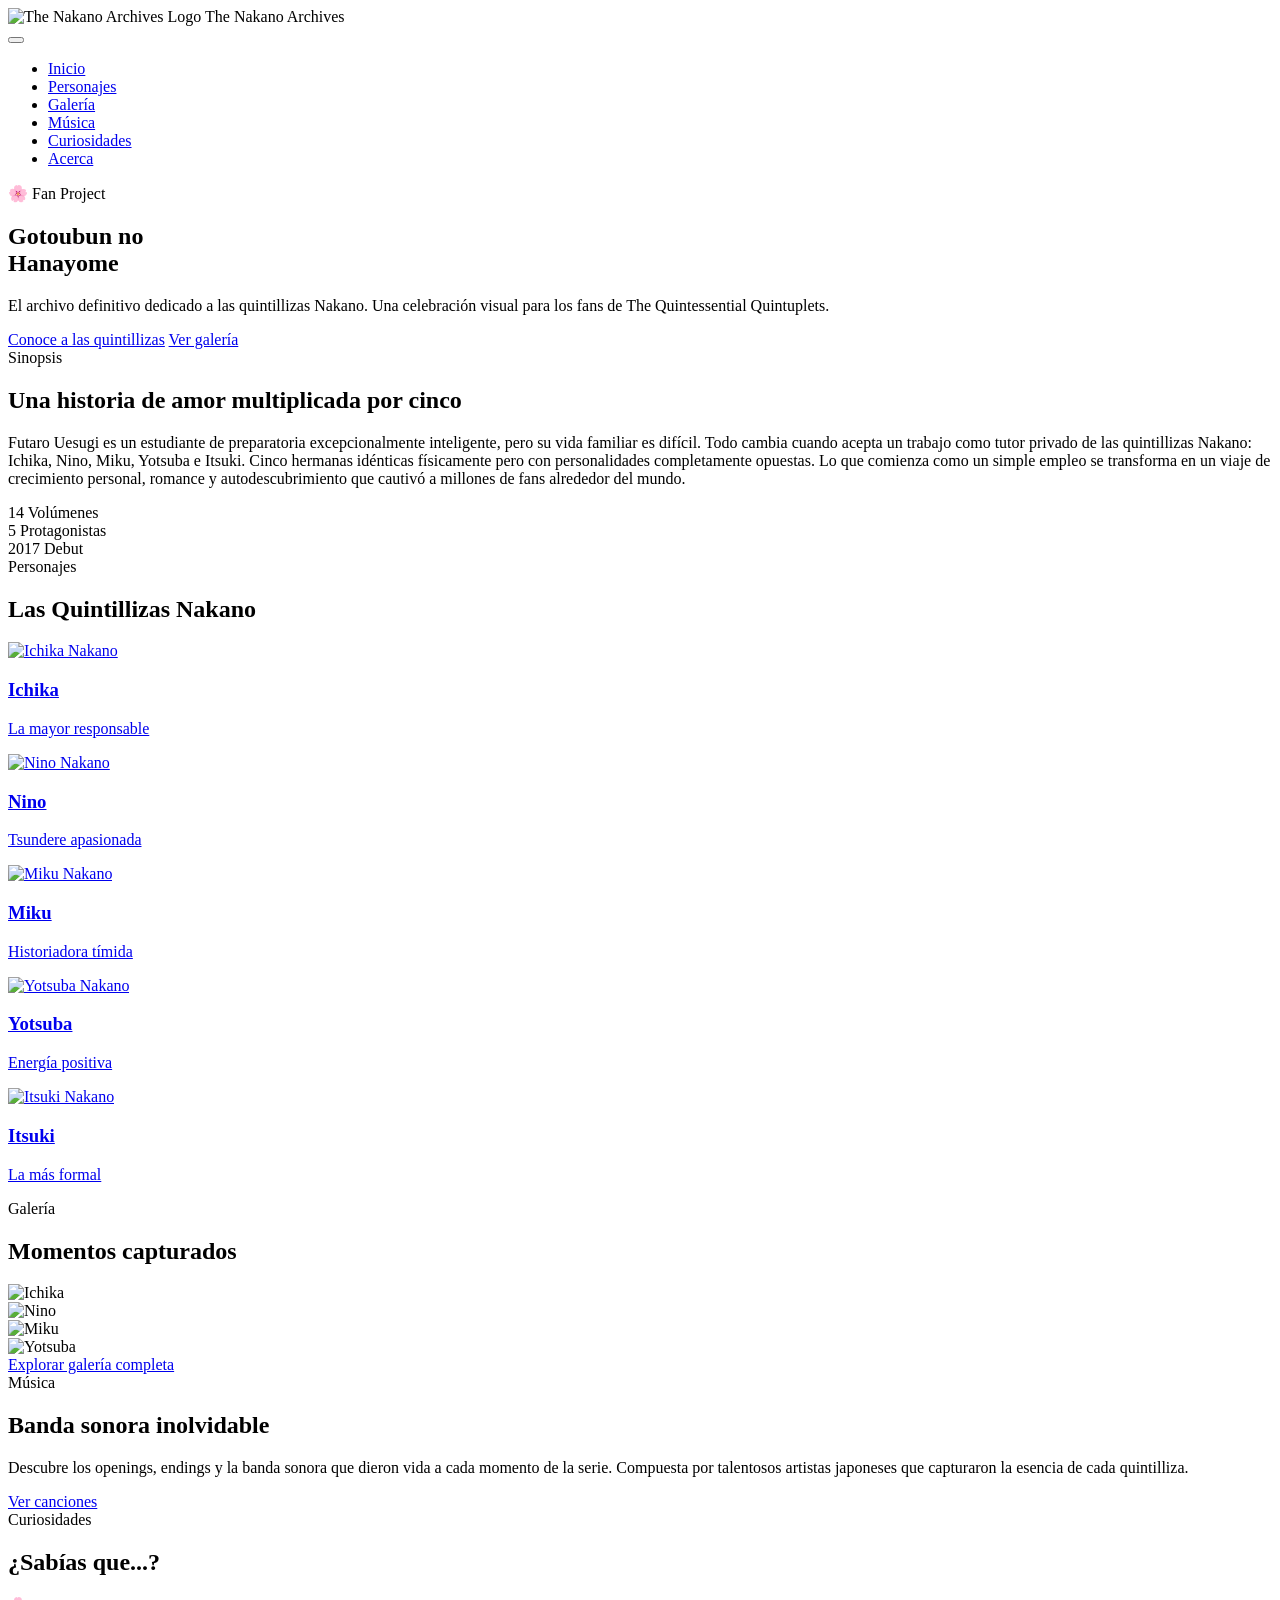
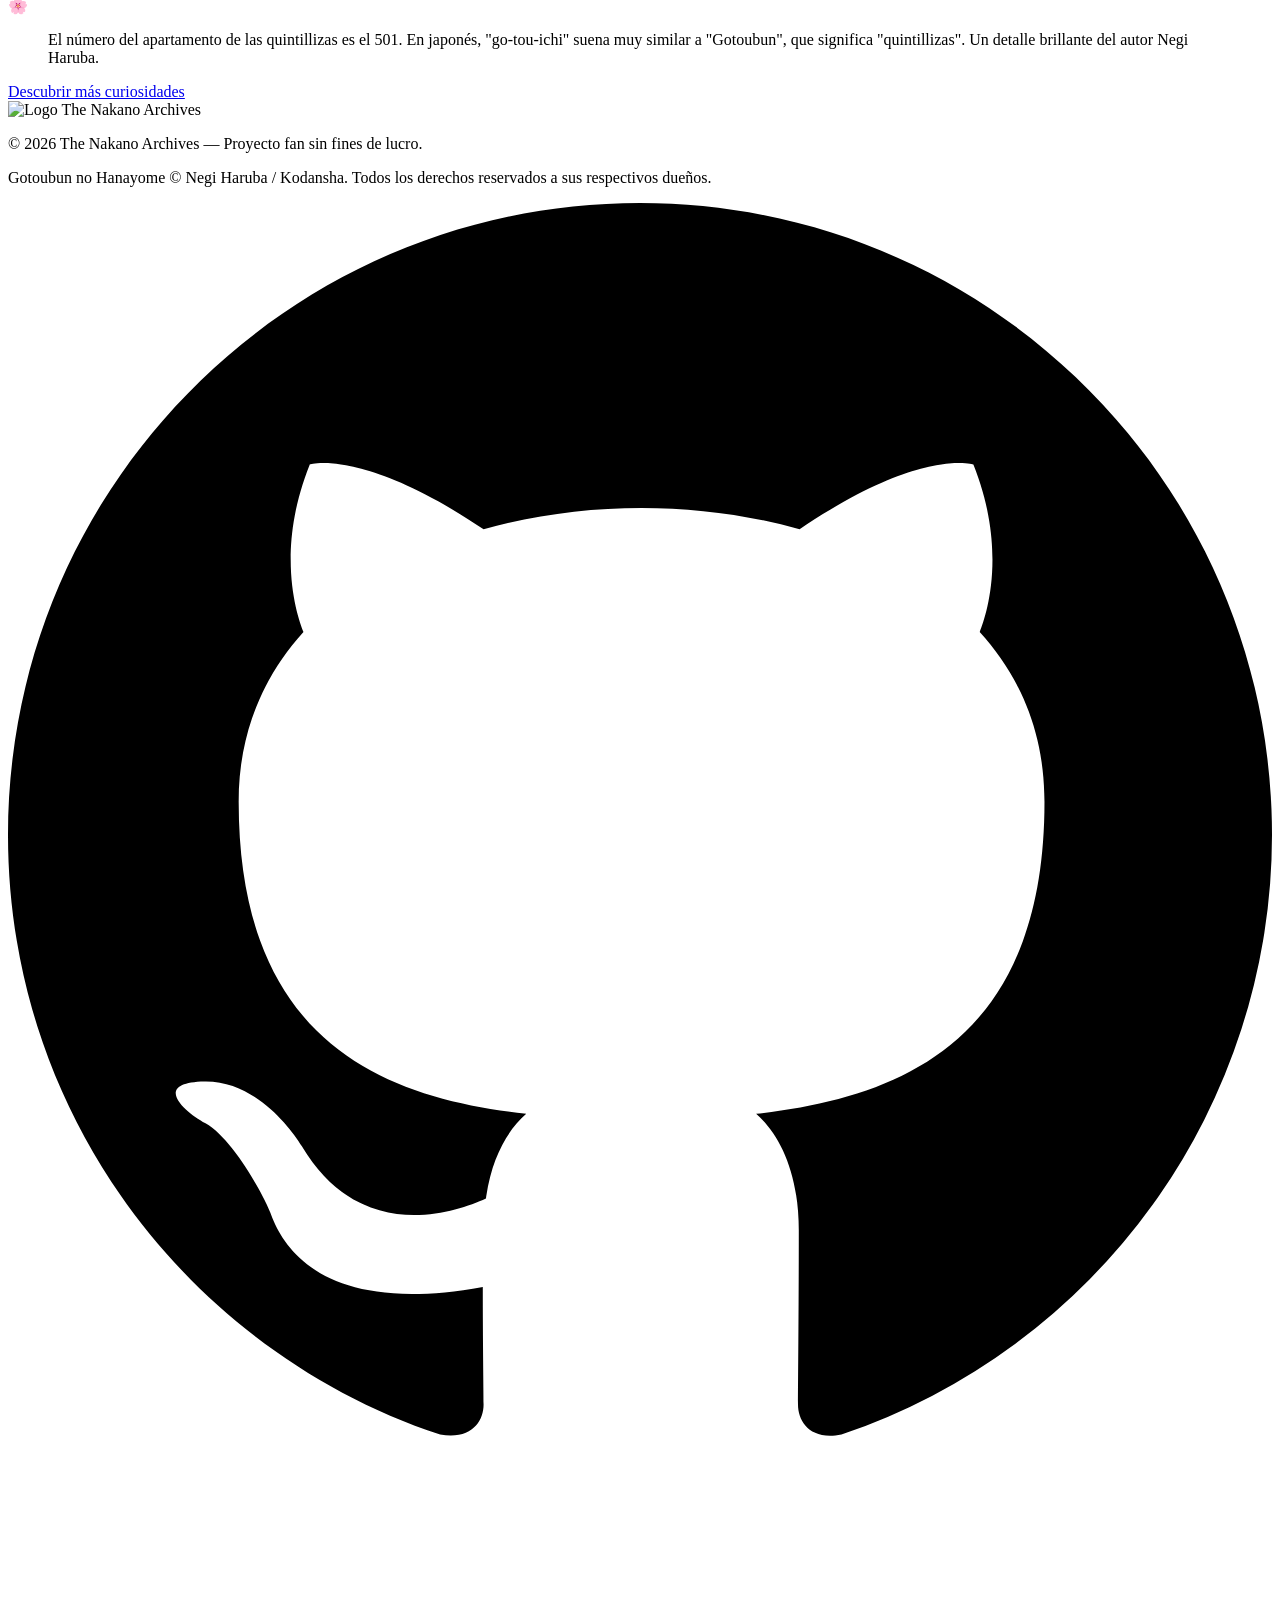
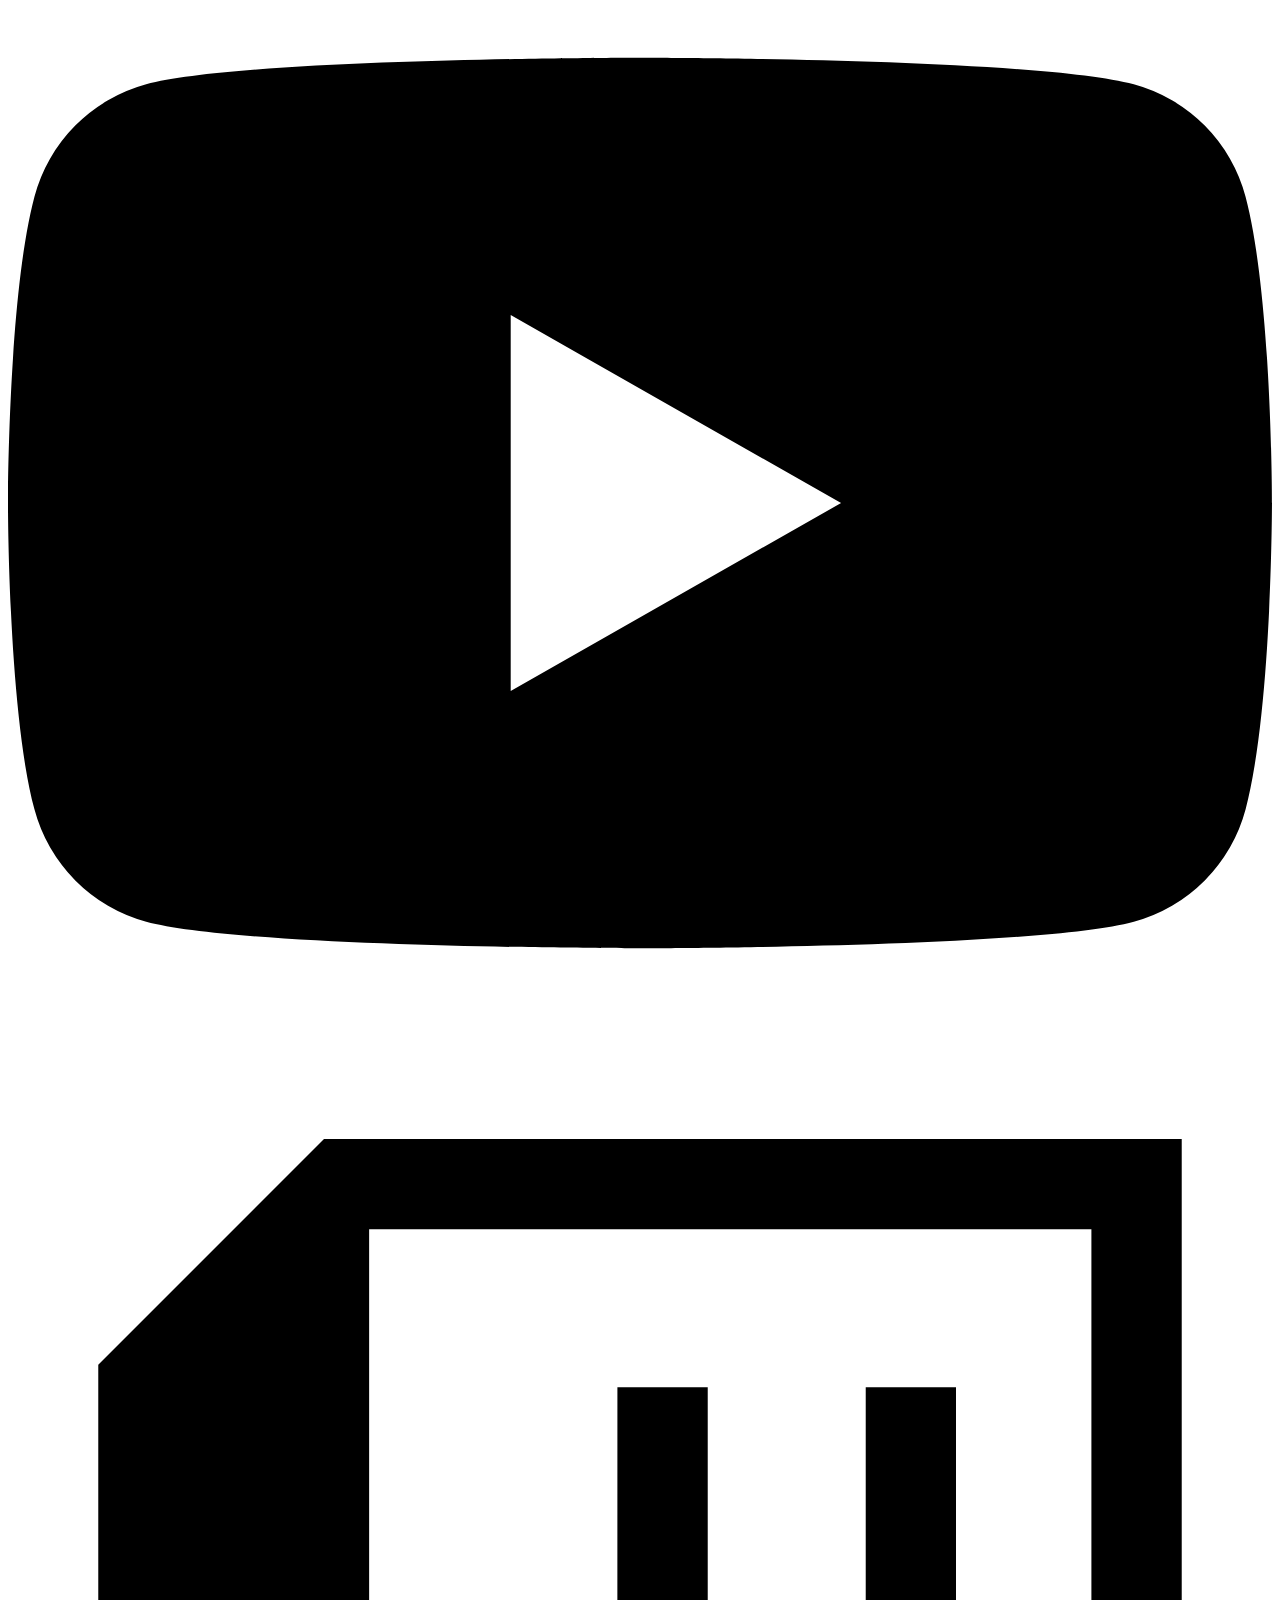
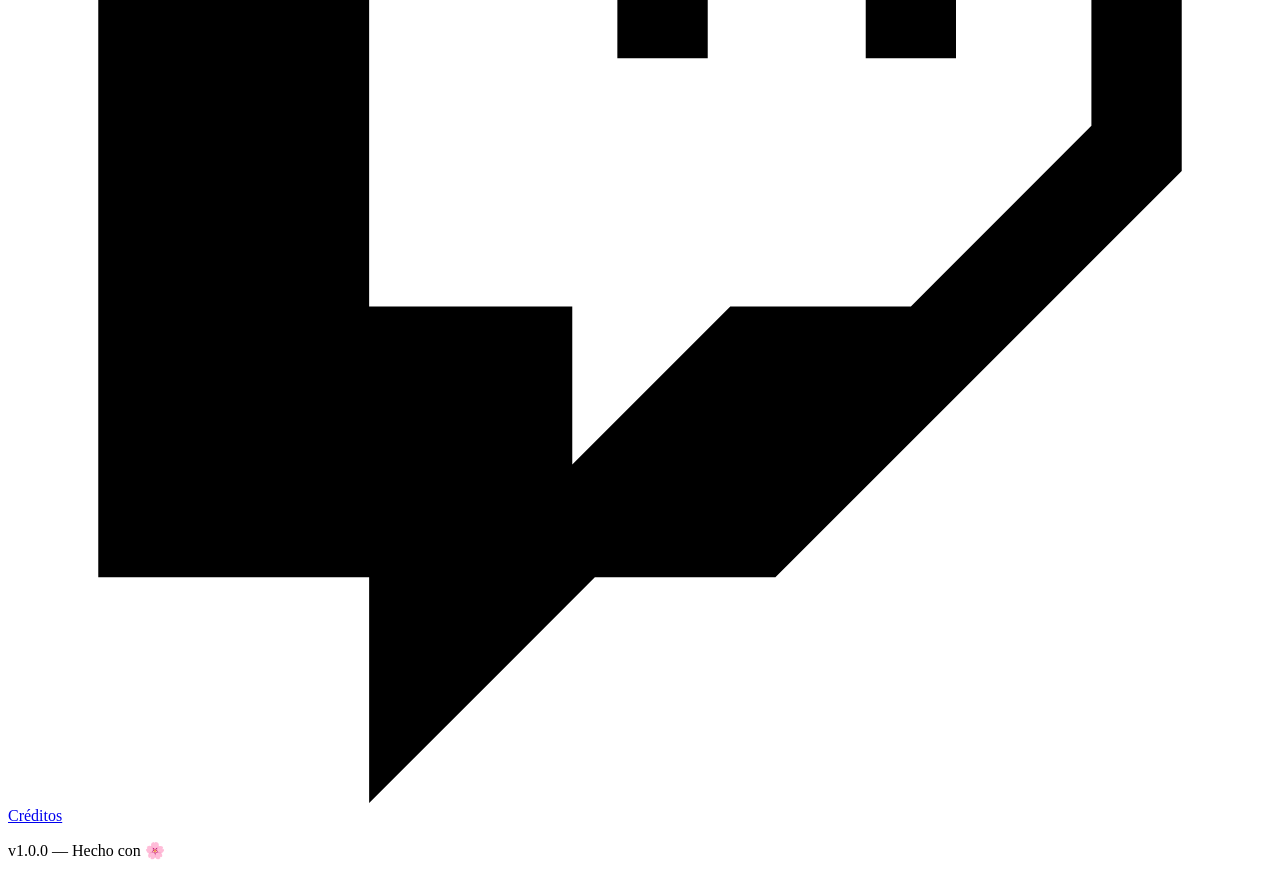
==== commit 2aa67585: "update" ====
--- a/index.html
+++ b/index.html
@@ -1,266 +1,236 @@
 <!DOCTYPE html>
 <html lang="es">
 <head>
-<meta charset="UTF-8">
-<meta name="viewport" content="width=device-width, initial-scale=1.0">
-<title>Las Quintillizas — Sitio de Fans</title>
-<meta name="description" content="Sitio no oficial de fans dedicado a Las Quintillizas: personajes, episodios, galería y música.">
-<link rel="preconnect" href="https://fonts.googleapis.com">
-<link rel="preconnect" href="https://fonts.gstatic.com" crossorigin>
-<link href="https://fonts.googleapis.com/css2?family=Fraunces:ital,opsz,wght@0,9..144,400;0,9..144,600;0,9..144,700;1,9..144,500&family=Zen+Maru+Gothic:wght@400;500;700&family=JetBrains+Mono:wght@400;500&display=swap" rel="stylesheet">
-<link rel="stylesheet" href="Style.css">
+  <meta charset="UTF-8">
+  <meta name="viewport" content="width=device-width, initial-scale=1.0, viewport-fit=cover">
+  <meta name="description" content="The Nakano Archives - Archivo definitivo de Gotoubun no Hanayome. Información, personajes, galería, música y curiosidades.">
+  <meta name="theme-color" content="#f2a0b5">
+  <title>The Nakano Archives 🌸 Gotoubun no Hanayome</title>
+<link rel="icon" type="image/x-icon" href="favicon.ico">
+<link rel="icon" type="image/png" sizes="16x16" href="assets/img/icons/favicon-16x16.png">
+<link rel="icon" type="image/png" sizes="32x32" href="assets/img/icons/favicon-32x32.png">
+<link rel="icon" type="image/png" sizes="48x48" href="assets/img/icons/favicon-48x48.png">
+<link rel="apple-touch-icon" href="assets/img/icons/apple-touch-icon.png">
+<link rel="manifest" href="site.webmanifest">
+  <link rel="stylesheet" href="assets/css/variables.css">
+  <link rel="stylesheet" href="assets/css/style.css">
+  <link rel="stylesheet" href="assets/css/header.css">
+  <link rel="stylesheet" href="assets/css/navbar.css">
+  <link rel="stylesheet" href="assets/css/home.css">
+  <link rel="stylesheet" href="assets/css/footer.css">
+  <link rel="stylesheet" href="assets/css/animations.css">
+  <link rel="stylesheet" href="assets/css/responsive.css">
 </head>
 <body>
-
-<!-- ============ SKIP LINK (a11y) ============ -->
-<a class="skip-link" href="#main">Saltar al contenido</a>
-
-<!-- ============ HEADER / NAV ============ -->
-<header class="site-header" id="siteHeader">
-  <div class="header-inner">
-    <a href="#home" class="brand">
-      <span class="brand-mark" aria-hidden="true">
-        <svg viewBox="0 0 40 40" width="34" height="34">
-          <circle cx="8" cy="20" r="4" fill="var(--c-ichika)"/>
-          <circle cx="16" cy="10" r="4" fill="var(--c-nino)"/>
-          <circle cx="20" cy="24" r="4.6" fill="var(--c-miku)"/>
-          <circle cx="26" cy="9" r="4" fill="var(--c-yotsuba)"/>
-          <circle cx="33" cy="21" r="4" fill="var(--c-itsuki)"/>
-        </svg>
-      </span>
-      <span class="brand-text">Las Quintillizas</span>
-    </a>
-
-    <nav class="main-nav" id="mainNav" aria-label="Navegación principal">
-      <a href="#home" class="nav-link active-link">Inicio</a>
-      <a href="#characters" class="nav-link">Personajes</a>
-      <a href="#episodes" class="nav-link">Episodios</a>
-      <a href="#gallery" class="nav-link">Galería</a>
-      <a href="#music" class="nav-link">Música</a>
-    </nav>
-
-    <button class="menu-toggle" id="menuToggle" aria-expanded="false" aria-controls="mainNav" aria-label="Abrir menú">
-      <span></span><span></span><span></span>
-    </button>
-  </div>
-  <div class="thread-underline" aria-hidden="true"></div>
-</header>
-
-<main id="main">
-
-<!-- ============ HERO / HOME ============ -->
-<section id="home" class="hero">
-  <div class="hero-braid" aria-hidden="true">
-    <svg viewBox="0 0 1200 400" preserveAspectRatio="none" class="braid-svg">
-      <path class="braid-strand strand-ichika" d="M0,80 C 200,180 300,-20 500,80 S 800,220 1000,80 S 1100,180 1200,80" />
-      <path class="braid-strand strand-nino" d="M0,140 C 200,240 300,40 500,140 S 800,280 1000,140 S 1100,240 1200,140" />
-      <path class="braid-strand strand-miku" d="M0,200 C 200,300 300,100 500,200 S 800,340 1000,200 S 1100,300 1200,200" />
-      <path class="braid-strand strand-yotsuba" d="M0,260 C 200,360 300,160 500,260 S 800,400 1000,260 S 1100,360 1200,260" />
-      <path class="braid-strand strand-itsuki" d="M0,320 C 200,420 300,220 500,320 S 800,460 1000,320 S 1100,420 1200,320" />
-    </svg>
-  </div>
-
-  <div class="hero-content">
-    <p class="eyebrow">un sitio de fans — no oficial</p>
-    <h1 class="hero-title">Cinco Hermanas,<br><em>Y un Tutor.</em></h1>
-    <p class="hero-copy">
-      The Quintessential Quintuplets es una comedia romántica que sigue a Futaro Uesugi, un estudiante sobresaliente pero con dificultades económicas, quien acepta un trabajo como tutor privado para las hermanas Nakano: cinco quintillizas idénticas con personalidades únicas pero un rechazo común por el estudio. La trama explora el crecimiento académico y personal de las hermanas mientras Futaro intenta ganarse su confianza, todo bajo el misterio central de quién de ellas se convertirá eventualmente en su esposa.
-    </p>
-    <div class="hero-actions">
-      <a href="#characters" class="btn btn-primary">Conocer a las hermanas</a>
-      <a href="#episodes" class="btn btn-ghost">Ver episodios</a>
+  <header class="main-header">
+    <div class="header-container">
+      <div class="logo-area">
+        <img src="assets/img/logo/logo.png" alt="The Nakano Archives Logo" class="logo-img" width="48" height="48">
+        <span class="site-title">The Nakano Archives</span>
+      </div>
+      <button class="hamburger-btn" aria-label="Abrir menú de navegación" aria-expanded="false">
+        <span class="hamburger-line"></span>
+        <span class="hamburger-line"></span>
+        <span class="hamburger-line"></span>
+      </button>
+      <nav class="primary-nav" role="navigation">
+        <ul class="nav-menu">
+          <li class="nav-item"><a href="index.html" class="nav-link active" aria-current="page">Inicio</a></li>
+          <li class="nav-item"><a href="pages/personajes.html" class="nav-link">Personajes</a></li>
+          <li class="nav-item"><a href="pages/galeria.html" class="nav-link">Galería</a></li>
+          <li class="nav-item"><a href="pages/musica.html" class="nav-link">Música</a></li>
+          <li class="nav-item"><a href="pages/curiosidades.html" class="nav-link">Curiosidades</a></li>
+          <li class="nav-item"><a href="pages/acerca.html" class="nav-link">Acerca</a></li>
+        </ul>
+      </nav>
     </div>
-
-    <ul class="hero-stats" aria-label="Datos rápidos de la serie">
-      <li><span class="stat-num">5</span><span class="stat-label">Hermanas</span></li>
-      <li><span class="stat-num">2</span><span class="stat-label">Temporadas</span></li>
-      <li><span class="stat-num">1</span><span class="stat-label">Pelicula</span></li>
-      <li><span class="stat-num">4</span><span class="stat-label">OVAs</span></li>
-    </ul>
-  </div>
-
-  <div class="hero-portraits" aria-hidden="true">
-    <div class="portrait-orb orb-ichika" style="--i:0"><span>一</span></div>
-    <div class="portrait-orb orb-nino" style="--i:1"><span>二</span></div>
-    <div class="portrait-orb orb-miku" style="--i:2"><span>三</span></div>
-    <div class="portrait-orb orb-yotsuba" style="--i:3"><span>四</span></div>
-    <div class="portrait-orb orb-itsuki" style="--i:4"><span>五</span></div>
-  </div>
-</section>
-
-<!-- ============ CHARACTERS ============ -->
-<section id="characters" class="section characters-section">
-  <div class="section-head">
-    <p class="eyebrow">reparto</p>
-    <h2>Sección de Personajes</h2>
-    <p class="section-copy">Cinco hermanas, cinco colores, cinco formas de querer. Elige una Quintilliza para abrir su perfil completo.</p>
-  </div>
-
-  <div class="char-tabs" id="charTabs" role="tablist" aria-label="Seleccionar personaje">
-    <!-- populated by JS -->
-  </div>
-
-  <article class="char-panel" id="charPanel">
-    <!-- populated by JS -->
-  </article>
-</section>
-
-<!-- ============ EPISODE PLAYER ============ -->
-<section id="episodes" class="section episodes-section">
-  <div class="section-head">
-    <p class="eyebrow">maratón</p>
-    <h2>Reproductor de Capítulos</h2>
-    <p class="section-copy">Selecciona temporada, capítulo e idioma. Los videos se cargan desde la carpeta /videos.</p>
-  </div>
-
-  <div class="player-layout">
-    <aside class="episode-list-wrap">
-      <div class="season-tabs" id="seasonTabs" role="tablist" aria-label="Seleccionar temporada"></div>
-      <ol class="episode-list" id="episodeList" aria-label="Lista de episodios"></ol>
-    </aside>
-
-    <div class="player-main">
-      <div class="player-toolbar">
-        <div class="lang-toggle" id="langToggle" role="tablist" aria-label="Seleccionar idioma">
-          <!-- populated by JS -->
-        </div>
-      </div>
-
-      <div class="video-stage" id="videoStage">
-        <video id="videoEl" class="video-el is-hidden" preload="metadata" playsinline></video>
-        <div class="video-placeholder" id="videoPlaceholder">
-          <svg viewBox="0 0 64 64" width="56" height="56" aria-hidden="true">
-            <circle cx="32" cy="32" r="30" fill="none" stroke="currentColor" stroke-width="2"/>
-            <polygon points="26,20 26,44 46,32" fill="currentColor"/>
+  </header>
+
+  <main>
+    <section class="hero-section">
+      <div class="hero-background"></div>
+      <div class="hero-content">
+        <span class="hero-badge">🌸 Fan Project</span>
+        <h1 class="hero-title">Gotoubun no<br>Hanayome</h1>
+        <p class="hero-description">El archivo definitivo dedicado a las quintillizas Nakano. Una celebración visual para los fans de The Quintessential Quintuplets.</p>
+        <div class="hero-actions">
+          <a href="pages/personajes.html" class="btn btn-primary">Conoce a las quintillizas</a>
+          <a href="pages/galeria.html" class="btn btn-outline">Ver galería</a>
+        </div>
+      </div>
+    </section>
+
+    <section class="sinopsis-section">
+      <div class="container">
+        <div class="sinopsis-wrapper">
+          <span class="section-label">Sinopsis</span>
+          <h2 class="section-heading">Una historia de amor multiplicada por cinco</h2>
+          <p class="sinopsis-text">Futaro Uesugi es un estudiante de preparatoria excepcionalmente inteligente, pero su vida familiar es difícil. Todo cambia cuando acepta un trabajo como tutor privado de las quintillizas Nakano: Ichika, Nino, Miku, Yotsuba e Itsuki. Cinco hermanas idénticas físicamente pero con personalidades completamente opuestas. Lo que comienza como un simple empleo se transforma en un viaje de crecimiento personal, romance y autodescubrimiento que cautivó a millones de fans alrededor del mundo.</p>
+          <div class="sinopsis-stats">
+            <div class="stat-item">
+              <span class="stat-number">14</span>
+              <span class="stat-label">Volúmenes</span>
+            </div>
+            <div class="stat-item">
+              <span class="stat-number">5</span>
+              <span class="stat-label">Protagonistas</span>
+            </div>
+            <div class="stat-item">
+              <span class="stat-number">2017</span>
+              <span class="stat-label">Debut</span>
+            </div>
+          </div>
+        </div>
+      </div>
+    </section>
+
+    <section class="personajes-preview-section">
+      <div class="container">
+        <span class="section-label">Personajes</span>
+        <h2 class="section-heading">Las Quintillizas Nakano</h2>
+        <div class="personajes-grid">
+          <a href="pages/personajes.html#ichika" class="personaje-card" data-character="ichika">
+            <div class="card-image-wrapper">
+              <img src="assets/img/personajes/ichika/main.jpg" alt="Ichika Nakano" class="card-image" loading="lazy">
+              <div class="card-overlay"></div>
+            </div>
+            <div class="card-body">
+              <h3 class="card-name">Ichika</h3>
+              <p class="card-role">La mayor responsable</p>
+            </div>
+          </a>
+          <a href="pages/personajes.html#nino" class="personaje-card" data-character="nino">
+            <div class="card-image-wrapper">
+              <img src="assets/img/personajes/nino/main.jpg" alt="Nino Nakano" class="card-image" loading="lazy">
+              <div class="card-overlay"></div>
+            </div>
+            <div class="card-body">
+              <h3 class="card-name">Nino</h3>
+              <p class="card-role">Tsundere apasionada</p>
+            </div>
+          </a>
+          <a href="pages/personajes.html#miku" class="personaje-card" data-character="miku">
+            <div class="card-image-wrapper">
+              <img src="assets/img/personajes/miku/main.jpg" alt="Miku Nakano" class="card-image" loading="lazy">
+              <div class="card-overlay"></div>
+            </div>
+            <div class="card-body">
+              <h3 class="card-name">Miku</h3>
+              <p class="card-role">Historiadora tímida</p>
+            </div>
+          </a>
+          <a href="pages/personajes.html#yotsuba" class="personaje-card" data-character="yotsuba">
+            <div class="card-image-wrapper">
+              <img src="assets/img/personajes/yotsuba/main.jpg" alt="Yotsuba Nakano" class="card-image" loading="lazy">
+              <div class="card-overlay"></div>
+            </div>
+            <div class="card-body">
+              <h3 class="card-name">Yotsuba</h3>
+              <p class="card-role">Energía positiva</p>
+            </div>
+          </a>
+          <a href="pages/personajes.html#itsuki" class="personaje-card" data-character="itsuki">
+            <div class="card-image-wrapper">
+              <img src="assets/img/personajes/itsuki/main.jpg" alt="Itsuki Nakano" class="card-image" loading="lazy">
+              <div class="card-overlay"></div>
+            </div>
+            <div class="card-body">
+              <h3 class="card-name">Itsuki</h3>
+              <p class="card-role">La más formal</p>
+            </div>
+          </a>
+        </div>
+      </div>
+    </section>
+
+    <section class="galeria-preview-section">
+      <div class="container">
+        <span class="section-label">Galería</span>
+        <h2 class="section-heading">Momentos capturados</h2>
+        <div class="galeria-preview-grid">
+          <div class="galeria-preview-item">
+            <img src="assets/img/personajes/ichika/thumb1.jpg" alt="Ichika" loading="lazy">
+          </div>
+          <div class="galeria-preview-item">
+            <img src="assets/img/personajes/nino/thumb1.jpg" alt="Nino" loading="lazy">
+          </div>
+          <div class="galeria-preview-item">
+            <img src="assets/img/personajes/miku/thumb1.jpg" alt="Miku" loading="lazy">
+          </div>
+          <div class="galeria-preview-item">
+            <img src="assets/img/personajes/yotsuba/thumb1.jpg" alt="Yotsuba" loading="lazy">
+          </div>
+        </div>
+        <div class="preview-cta">
+          <a href="pages/galeria.html" class="btn btn-secondary">Explorar galería completa</a>
+        </div>
+      </div>
+    </section>
+
+    <section class="musica-preview-section">
+      <div class="container">
+        <span class="section-label">Música</span>
+        <h2 class="section-heading">Banda sonora inolvidable</h2>
+        <p class="musica-preview-text">Descubre los openings, endings y la banda sonora que dieron vida a cada momento de la serie. Compuesta por talentosos artistas japoneses que capturaron la esencia de cada quintilliza.</p>
+        <div class="preview-cta">
+          <a href="pages/musica.html" class="btn btn-primary">Ver canciones</a>
+        </div>
+      </div>
+    </section>
+
+    <section class="curiosidades-preview-section">
+      <div class="container">
+        <span class="section-label">Curiosidades</span>
+        <h2 class="section-heading">¿Sabías que...?</h2>
+        <div class="curiosidad-highlight">
+          <div class="curiosidad-icon">🌸</div>
+          <blockquote class="curiosidad-quote">
+            <p>El número del apartamento de las quintillizas es el 501. En japonés, "go-tou-ichi" suena muy similar a "Gotoubun", que significa "quintillizas". Un detalle brillante del autor Negi Haruba.</p>
+          </blockquote>
+        </div>
+        <div class="preview-cta">
+          <a href="pages/curiosidades.html" class="btn btn-outline">Descubrir más curiosidades</a>
+        </div>
+      </div>
+    </section>
+  </main>
+
+  <footer class="main-footer">
+    <div class="footer-container">
+      <div class="footer-brand">
+        <img src="assets/img/logo/logo.png" alt="Logo" class="footer-logo" width="36" height="36">
+        <span class="footer-title">The Nakano Archives</span>
+      </div>
+      <div class="footer-info">
+        <p>&copy; 2026 The Nakano Archives — Proyecto fan sin fines de lucro.</p>
+        <p class="footer-disclaimer">Gotoubun no Hanayome © Negi Haruba / Kodansha. Todos los derechos reservados a sus respectivos dueños.</p>
+      </div>
+      <div class="footer-links">
+        <a href="https://github.com/PipeLev" target="_blank" rel="noopener noreferrer" class="footer-social-link" aria-label="GitHub">
+          <svg viewBox="0 0 24 24" xmlns="http://www.w3.org/2000/svg">
+            <path d="M12 0C5.37 0 0 5.37 0 12c0 5.31 3.435 9.795 8.205 11.385.6.105.825-.255.825-.57 0-.285-.015-1.23-.015-2.235-3.015.555-3.795-.735-4.035-1.41-.135-.345-.72-1.41-1.23-1.695-.42-.225-1.02-.78-.015-.795.945-.015 1.62.87 1.845 1.23 1.08 1.815 2.805 1.305 3.495.99.105-.78.42-1.305.765-1.605-2.67-.3-5.46-1.335-5.46-5.925 0-1.305.465-2.385 1.23-3.225-.12-.3-.54-1.53.12-3.18 0 0 1.005-.315 3.3 1.23.96-.27 1.98-.405 3-.405s2.04.135 3 .405c2.295-1.56 3.3-1.23 3.3-1.23.66 1.65.24 2.88.12 3.18.765.84 1.23 1.905 1.23 3.225 0 4.605-2.805 5.625-5.475 5.925.435.375.81 1.095.81 2.22 0 1.605-.015 2.895-.015 3.3 0 .315.225.69.825.57A12.02 12.02 0 0024 12c0-6.63-5.37-12-12-12z"/>
           </svg>
-          <p id="nowPlayingTitle">Selecciona un episodio para comenzar</p>
-        </div>
-        <div class="video-badge" id="videoBadge">EP. —</div>
-      </div>
-
-      <div class="player-controls" aria-label="Controles de reproducción">
-        <button class="ctrl-btn" id="prevEpBtn" aria-label="Capítulo anterior">
-          <svg viewBox="0 0 24 24" width="18" height="18"><polygon points="17,4 6,12 17,20" fill="currentColor"/><rect x="4" y="4" width="2" height="16" fill="currentColor"/></svg>
-        </button>
-
-        <button class="ctrl-btn" id="playBtn" aria-label="Reproducir">
-          <svg id="playIcon" viewBox="0 0 24 24" width="20" height="20"><polygon points="7,4 20,12 7,20" fill="currentColor"/></svg>
-          <svg id="pauseIcon" viewBox="0 0 24 24" width="20" height="20" style="display:none"><rect x="6" y="4" width="4" height="16" fill="currentColor"/><rect x="14" y="4" width="4" height="16" fill="currentColor"/></svg>
-        </button>
-
-        <button class="ctrl-btn" id="nextEpBtn" aria-label="Capítulo siguiente">
-          <svg viewBox="0 0 24 24" width="18" height="18"><polygon points="7,4 18,12 7,20" fill="currentColor"/><rect x="18" y="4" width="2" height="16" fill="currentColor"/></svg>
-        </button>
-
-        <span class="time-label" id="timeCurrent">00:00</span>
-        <div class="progress-track" id="progressTrack" role="slider" aria-label="Progreso del episodio" aria-valuemin="0" aria-valuemax="100" aria-valuenow="0" tabindex="0">
-          <div class="progress-fill" id="progressFill"></div>
-          <div class="progress-thumb" id="progressThumb"></div>
-        </div>
-        <span class="time-label" id="timeTotal">22:00</span>
-
-        <button class="ctrl-btn" id="muteBtn" aria-label="Silenciar">
-          <svg viewBox="0 0 24 24" width="18" height="18"><path fill="currentColor" d="M3 9v6h4l5 5V4L7 9H3z"/></svg>
-        </button>
-        <input type="range" id="volumeSlider" class="volume-slider" min="0" max="100" value="80" aria-label="Volumen">
-
-        <button class="ctrl-btn" id="fullscreenBtn" aria-label="Pantalla completa">
-          <svg viewBox="0 0 24 24" width="18" height="18"><path fill="currentColor" d="M4 4h6v2H6v4H4V4zm10 0h6v6h-2V6h-4V4zM4 14h2v4h4v2H4v-6zm16 0h-2v4h-4v2h6v-6z"/></svg>
-        </button>
-      </div>
-
-      <div class="synopsis-box" id="synopsisBox">
-        <h3>Sinopsis</h3>
-        <p id="synopsisText">Elige un episodio de la lista para leer su sinopsis.</p>
-      </div>
-
-      <div class="watch-next" id="watchNext">
-        <h3>Ver a continuación</h3>
-        <div class="watch-next-card" id="watchNextCard"></div>
-      </div>
+        </a>
+        <a href="https://www.youtube.com/@pipelev" target="_blank" rel="noopener noreferrer" class="footer-social-link" aria-label="YouTube">
+          <svg viewBox="0 0 24 24" xmlns="http://www.w3.org/2000/svg">
+            <path d="M23.498 6.186a3.016 3.016 0 00-2.122-2.136C19.505 3.545 12 3.545 12 3.545s-7.505 0-9.377.505A3.017 3.017 0 00.502 6.186C0 8.07 0 12 0 12s0 3.93.502 5.814a3.016 3.016 0 002.122 2.136c1.871.505 9.376.505 9.376.505s7.505 0 9.377-.505a3.015 3.015 0 002.122-2.136C24 15.93 24 12 24 12s0-3.93-.502-5.814zM9.545 15.568V8.432L15.818 12l-6.273 3.568z"/>
+          </svg>
+        </a>
+        <a href="https://www.twitch.tv/pipelev" target="_blank" rel="noopener noreferrer" class="footer-social-link" aria-label="Twitch">
+          <svg viewBox="0 0 24 24" xmlns="http://www.w3.org/2000/svg">
+            <path d="M11.571 4.714h1.715v5.143H11.57zm4.715 0H18v5.143h-1.714zM6 0L1.714 4.286v15.428h5.143V24l4.286-4.286h3.428L22.286 12V0zm14.571 11.143l-3.428 3.428h-3.429l-3 3v-3H6.857V1.714h13.714z"/>
+          </svg>
+        </a>
+        <a href="pages/acerca.html" class="footer-page-link">Créditos</a>
+      </div>
+      <p class="footer-version">v1.0.0 — Hecho con 🌸</p>
     </div>
-  </div>
-</section>
-
-<!-- ============ MEDIA GALLERY ============ -->
-<section id="gallery" class="section gallery-section">
-  <div class="section-head">
-    <p class="eyebrow">archivo visual</p>
-    <h2>Galería Multimedia</h2>
-    <p class="section-copy">Capturas, pósters y arte conceptual. Las imágenes se cargan desde la carpeta img/galeria/.</p>
-  </div>
-
-  <div class="gallery-filters" id="galleryFilters" role="tablist" aria-label="Filtrar galería">
-    <button class="filter-chip active-chip" data-filter="all">Todo</button>
-    <button class="filter-chip" data-filter="screenshot">Capturas</button>
-    <button class="filter-chip" data-filter="poster">Pósters</button>
-    <button class="filter-chip" data-filter="concept">Arte conceptual</button>
-  </div>
-
-  <div class="gallery-grid" id="galleryGrid"></div>
-</section>
-
-<!-- ============ MUSIC ============ -->
-<section id="music" class="section music-section">
-  <div class="section-head">
-    <p class="eyebrow">banda sonora</p>
-    <h2>Sección de Música</h2>
-    <p class="section-copy">Aperturas, finales, temas de personaje y BGM oficiales, reproducidos directamente desde Spotify.</p>
-  </div>
-
-  <div class="music-layout">
-    <ul class="track-list" id="trackList" aria-label="Lista de canciones"></ul>
-
-    <div class="music-player" id="musicPlayer">
-      <h3 id="musicTrackTitle">Selecciona una canción</h3>
-      <p id="musicTrackMeta" class="music-meta">—</p>
-
-      <div class="spotify-embed-wrap" id="spotifyEmbedWrap">
-        <p class="spotify-placeholder" id="spotifyPlaceholder">Elige una pista de la lista para escucharla aquí vía Spotify.</p>
-      </div>
-
-      <p class="music-credit">Reproducido con el reproductor oficial de Spotify. Las letras completas están disponibles en Spotify o en sitios de letras autorizados.</p>
-    </div>
-  </div>
-</section>
-
-</main>
-
-<!-- ============ LIGHTBOX (gallery) ============ -->
-<div class="lightbox" id="lightbox" role="dialog" aria-modal="true" aria-label="Vista ampliada" hidden>
-  <button class="lightbox-close" id="lightboxClose" aria-label="Cerrar">&times;</button>
-  <button class="lightbox-nav lightbox-prev is-hidden" id="lightboxPrev" aria-label="Imagen anterior">
-    <svg viewBox="0 0 24 24" width="20" height="20"><polygon points="16,4 6,12 16,20" fill="currentColor"/></svg>
-  </button>
-  <div class="lightbox-content" id="lightboxContent"></div>
-  <button class="lightbox-nav lightbox-next is-hidden" id="lightboxNext" aria-label="Imagen siguiente">
-    <svg viewBox="0 0 24 24" width="20" height="20"><polygon points="8,4 18,12 8,20" fill="currentColor"/></svg>
-  </button>
-</div>
-
-<!-- ============ FOOTER ============ -->
-<footer class="site-footer">
-  <div class="footer-inner">
-    <div class="footer-brand">
-      <span class="brand-mark" aria-hidden="true">
-        <svg viewBox="0 0 40 40" width="28" height="28">
-          <circle cx="8" cy="20" r="4" fill="var(--c-ichika)"/>
-          <circle cx="16" cy="10" r="4" fill="var(--c-nino)"/>
-          <circle cx="20" cy="24" r="4.6" fill="var(--c-miku)"/>
-          <circle cx="26" cy="9" r="4" fill="var(--c-yotsuba)"/>
-          <circle cx="33" cy="21" r="4" fill="var(--c-itsuki)"/>
-        </svg>
-      </span>
-      <p>Las Quintillizas — sitio de fans</p>
-    </div>
-    <p class="footer-disclaimer">
-      Prototipo no oficial creado con fines de demostración. Todos los personajes, nombres e
-      imágenes de referencia pertenecen a sus respectivos creadores y titulares de derechos.
-      Este sitio no está afiliado ni respaldado por ellos.
-    </p>
-  </div>
-</footer>
-
-<script src="Script.js"></script>
+  </footer>
+
+  <script src="assets/js/main.js" type="module"></script>
+  <script src="assets/js/navigation.js" type="module"></script>
+  <script src="assets/js/theme.js" type="module"></script>
+  <script src="assets/js/scroll.js" type="module"></script>
+  <script src="assets/js/animations.js" type="module"></script>
 </body>
 </html>
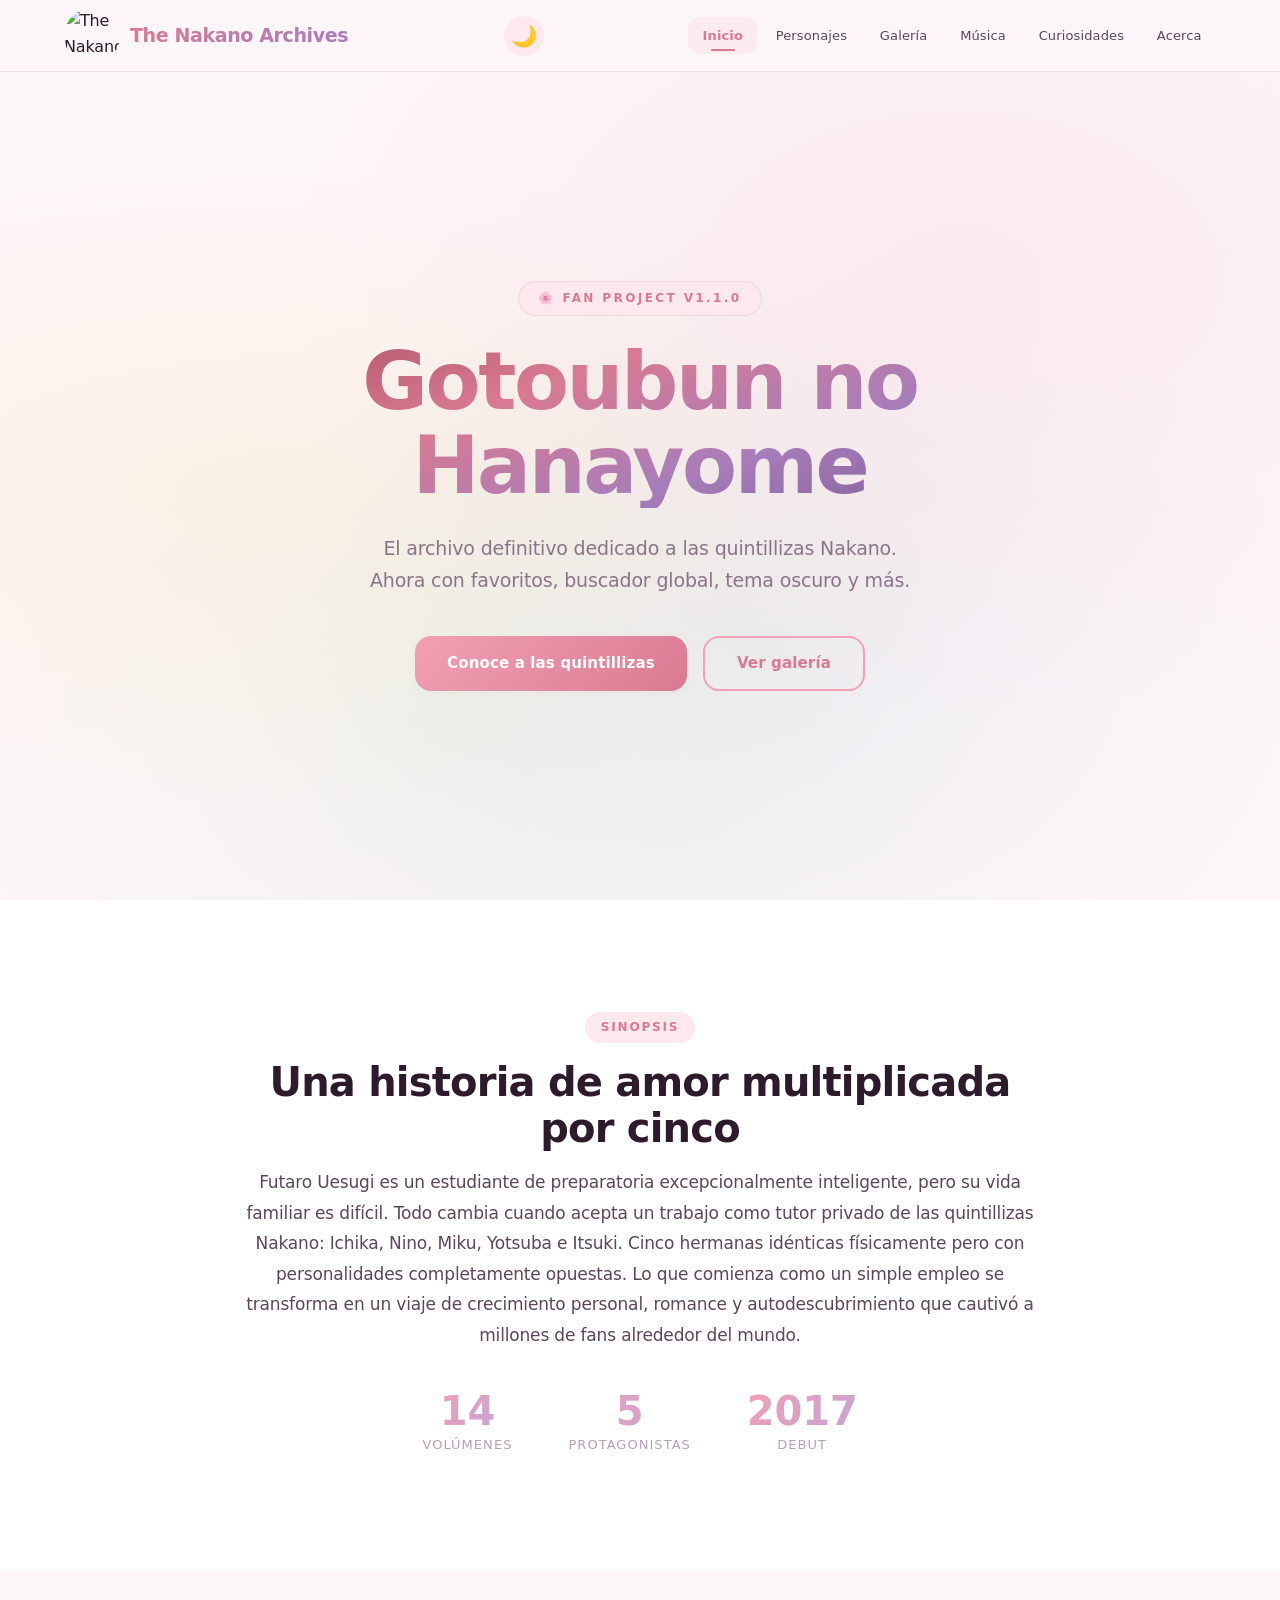
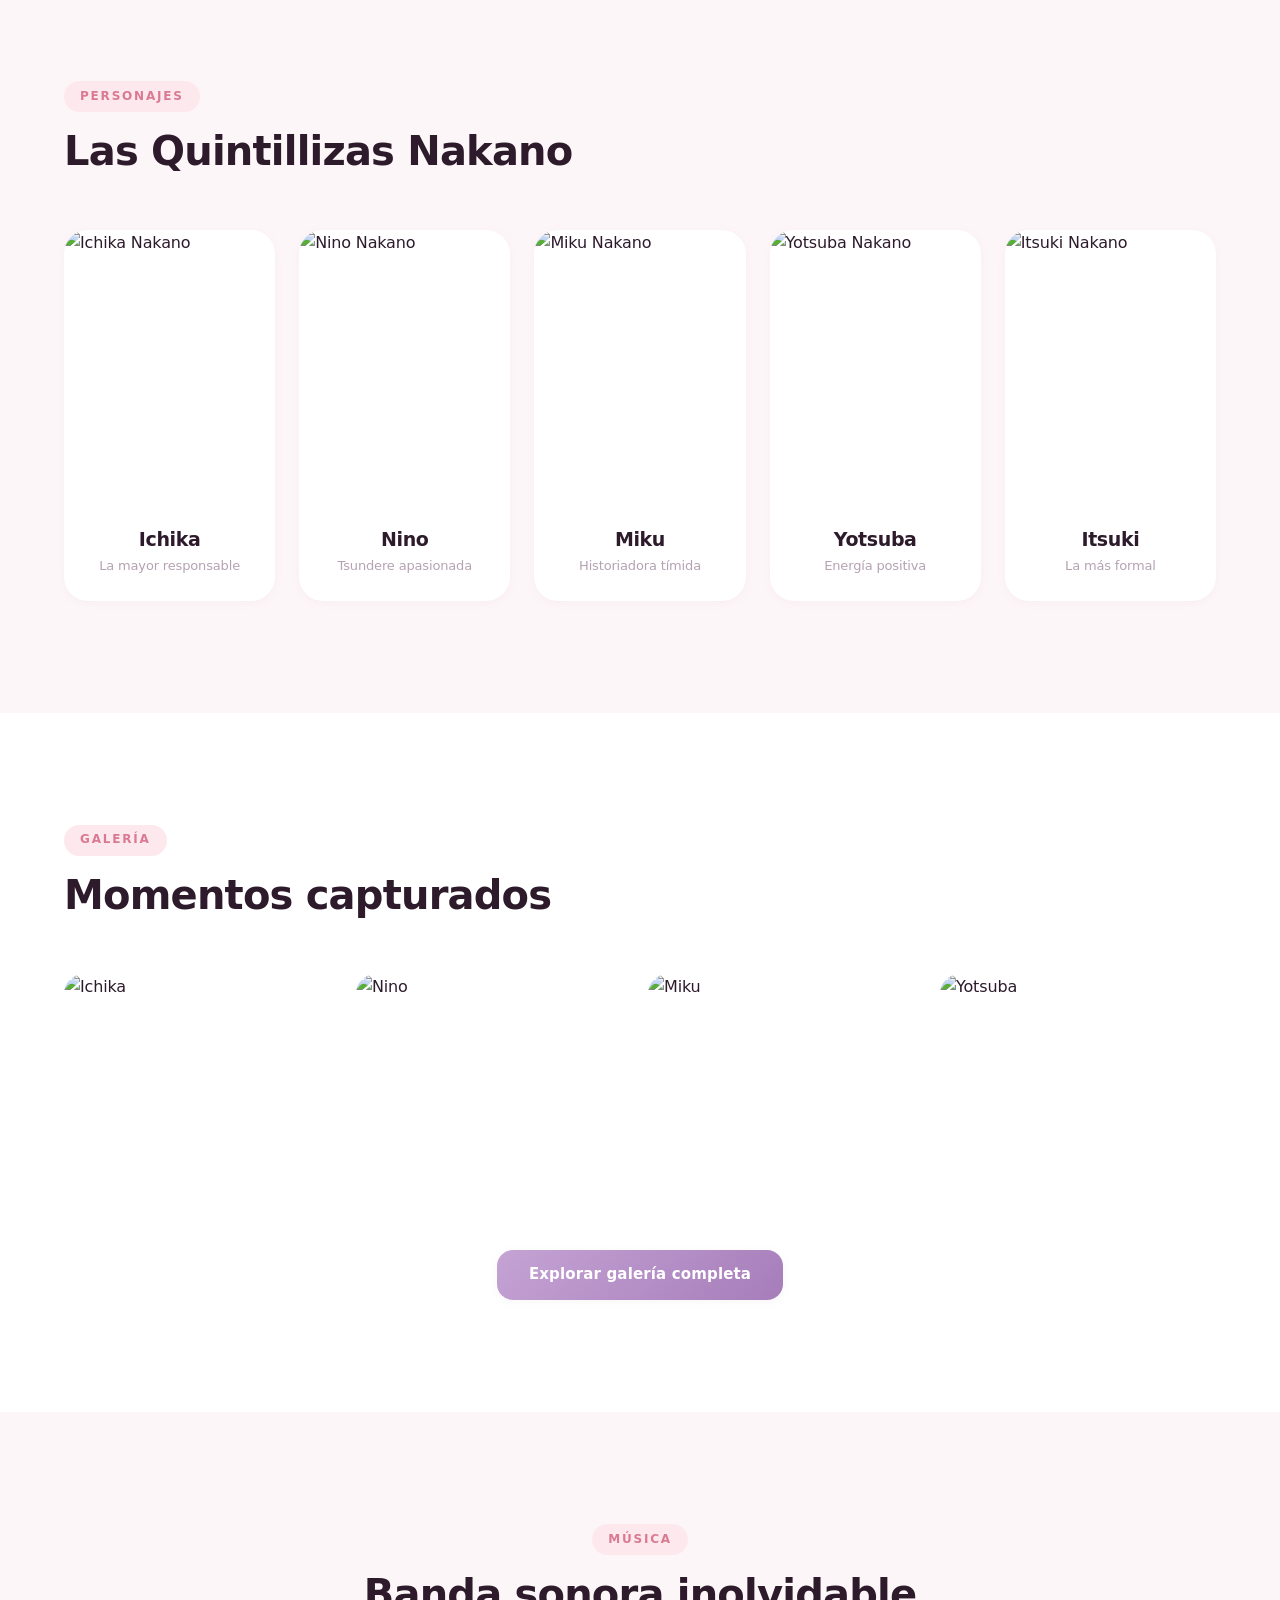
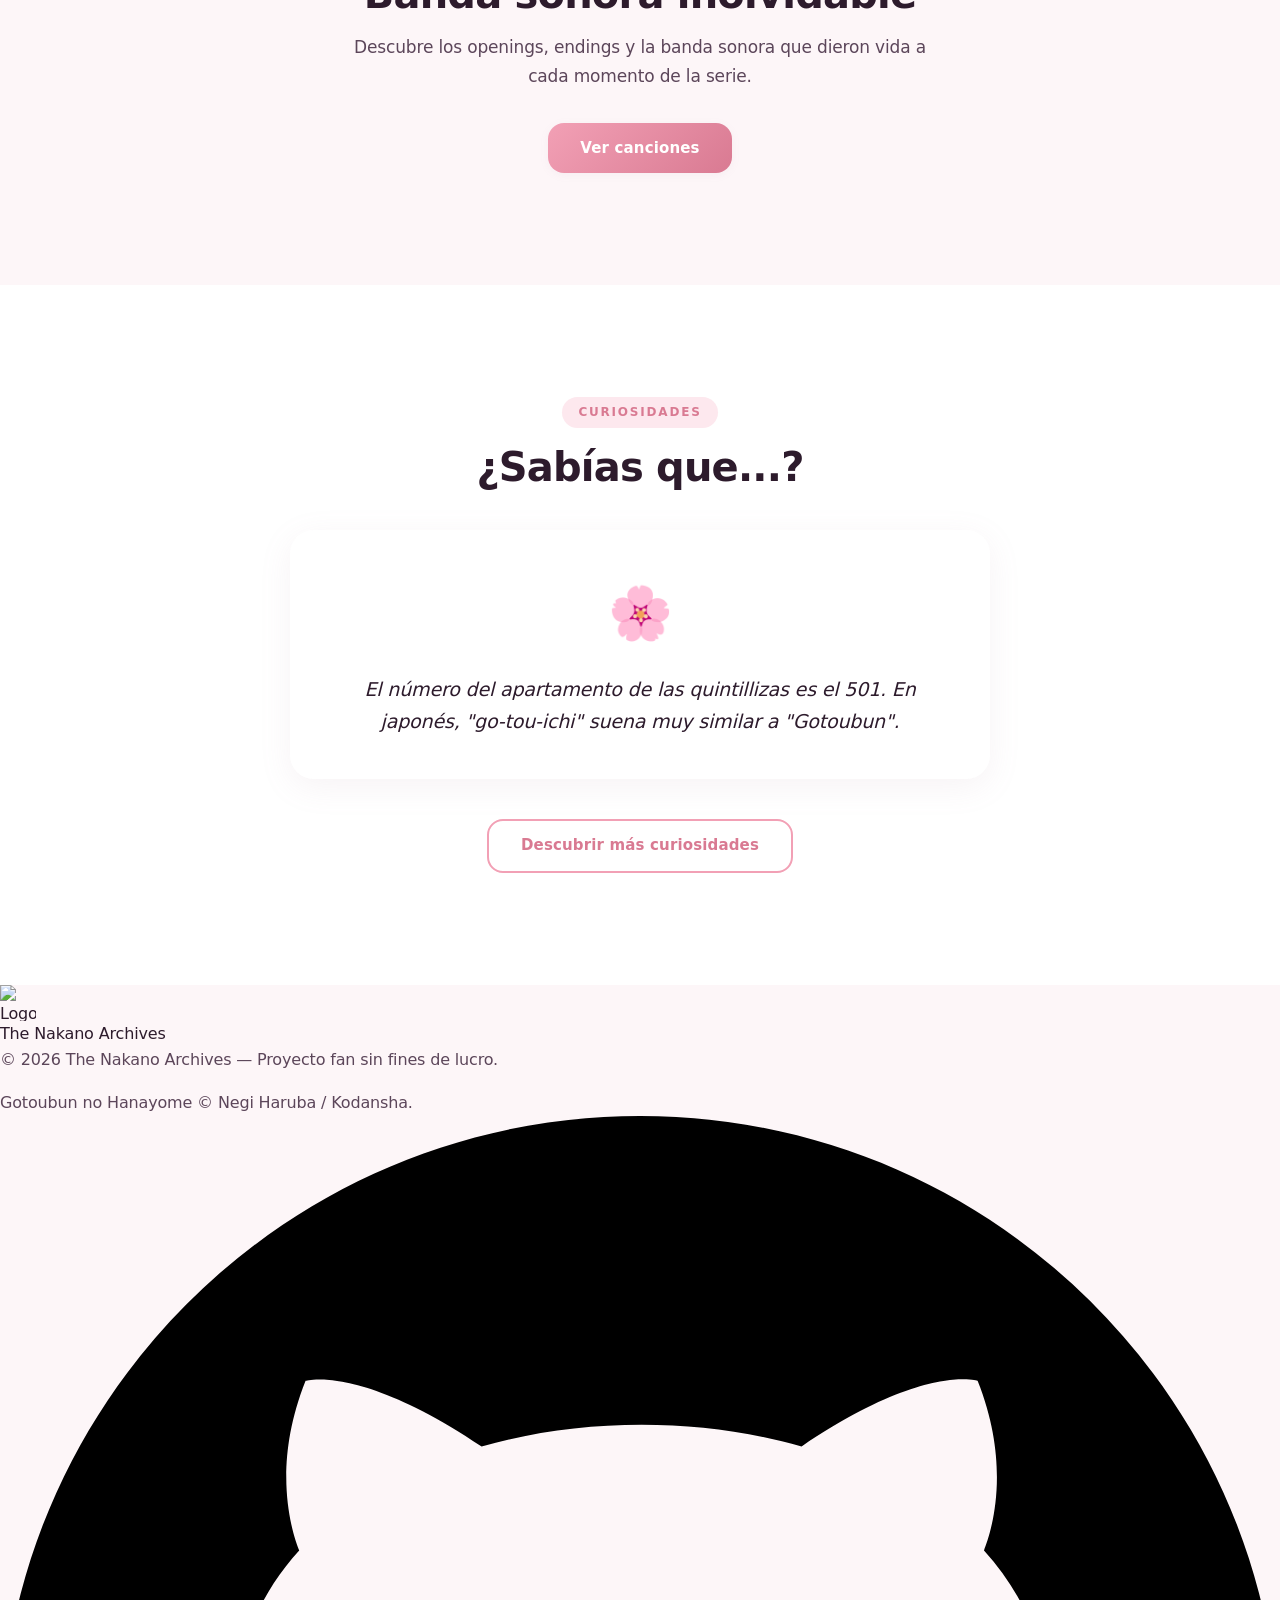
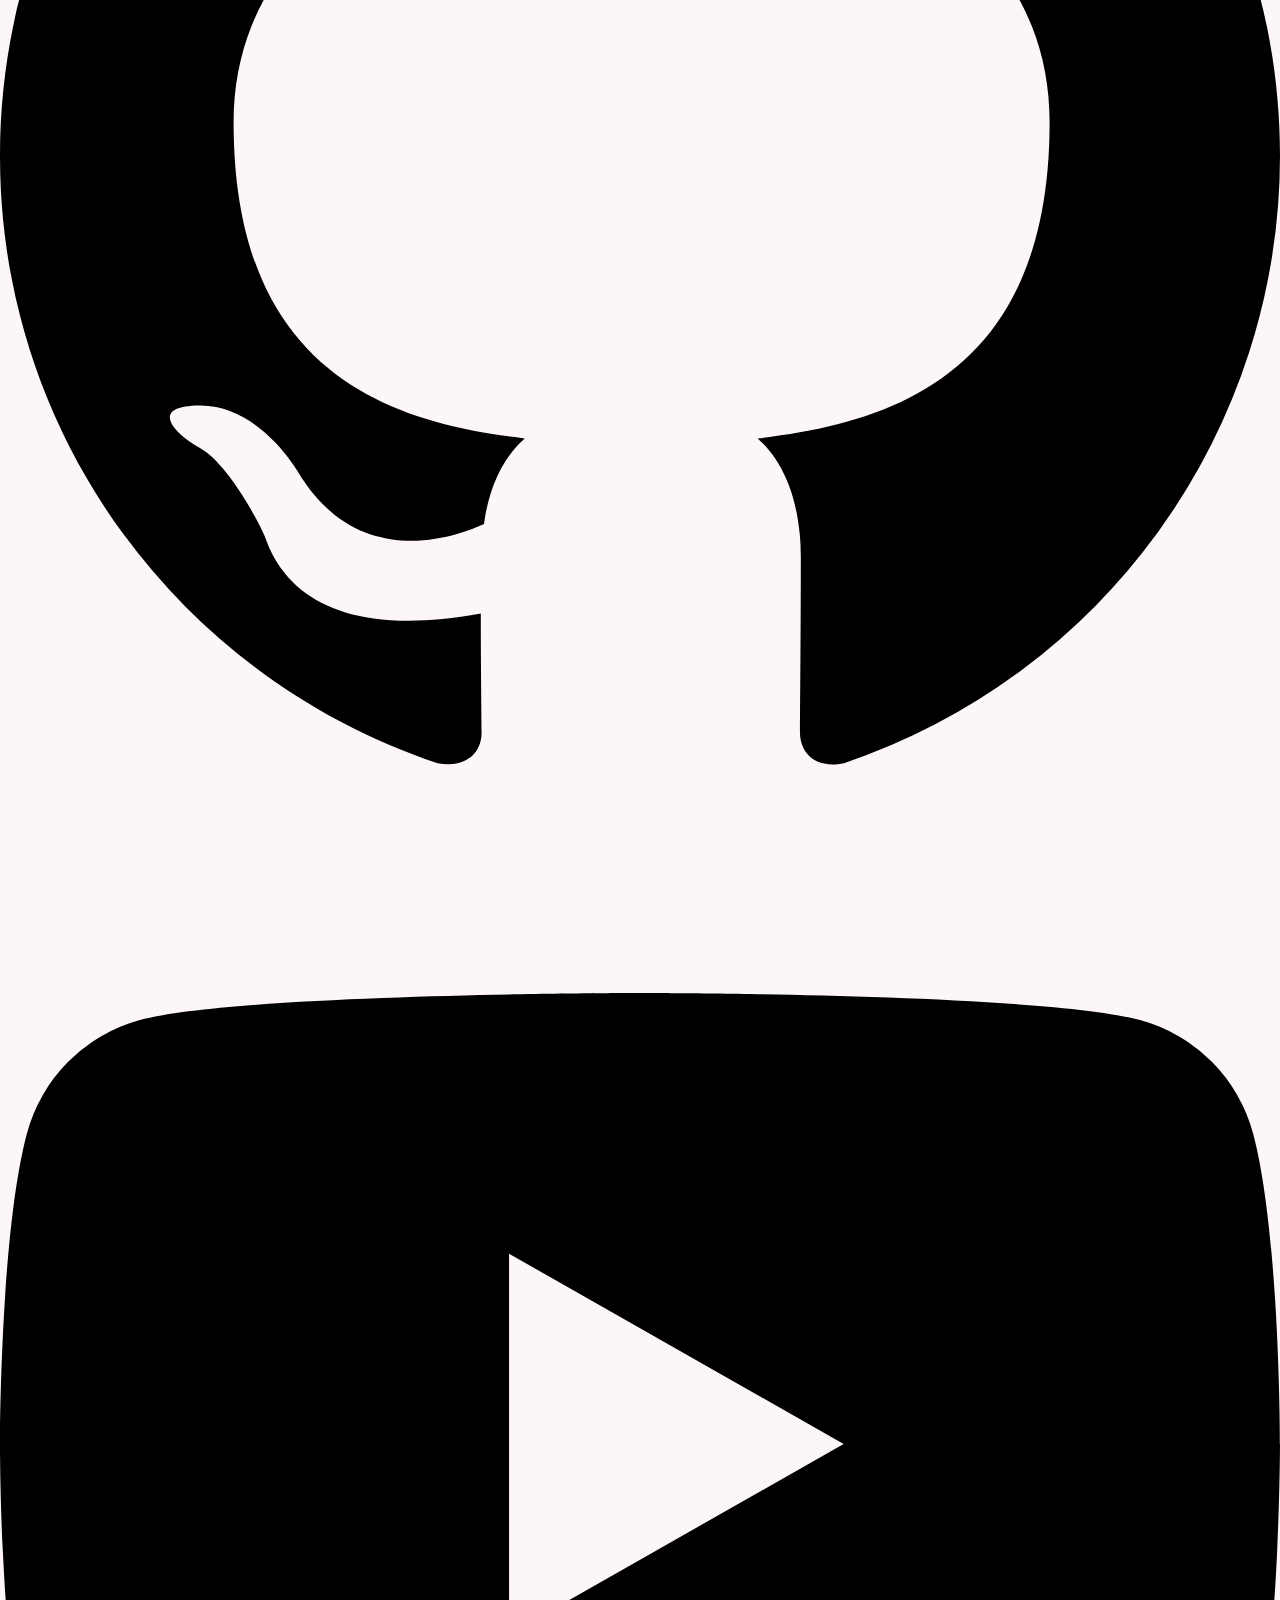
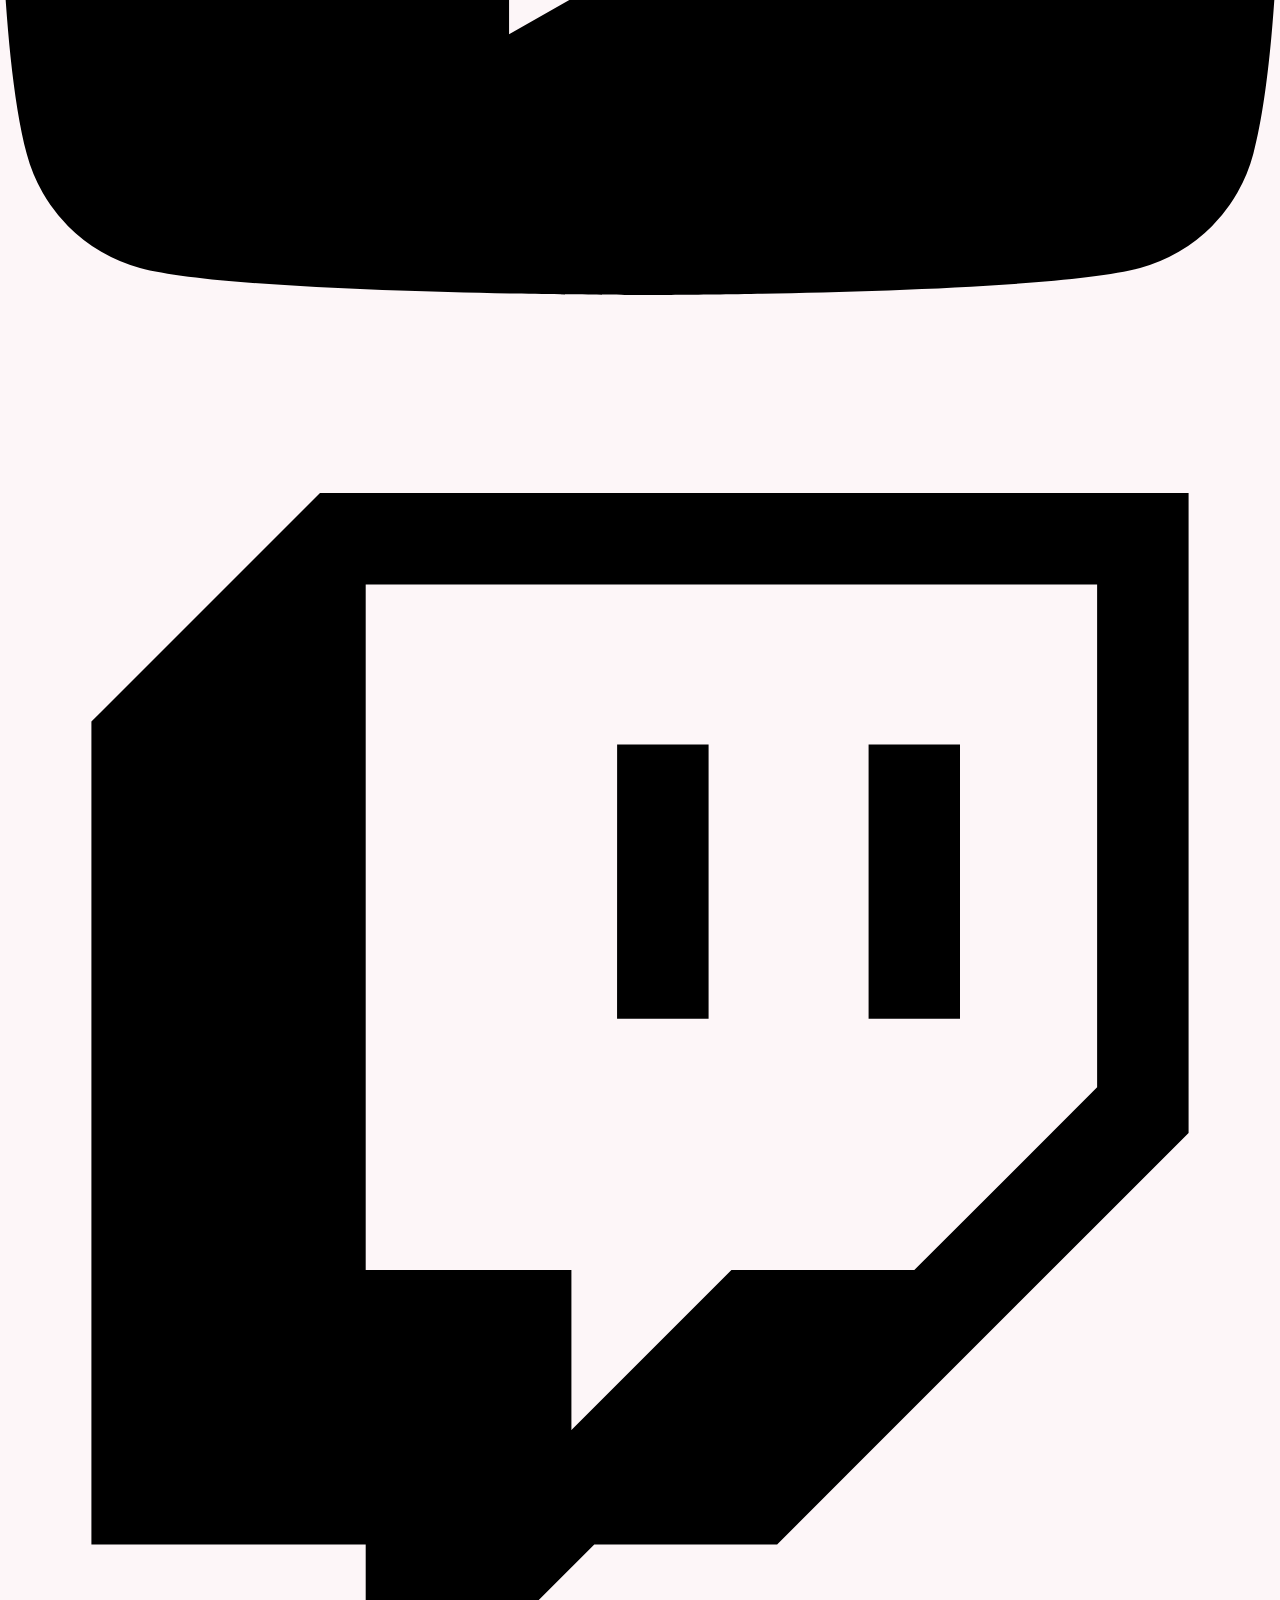
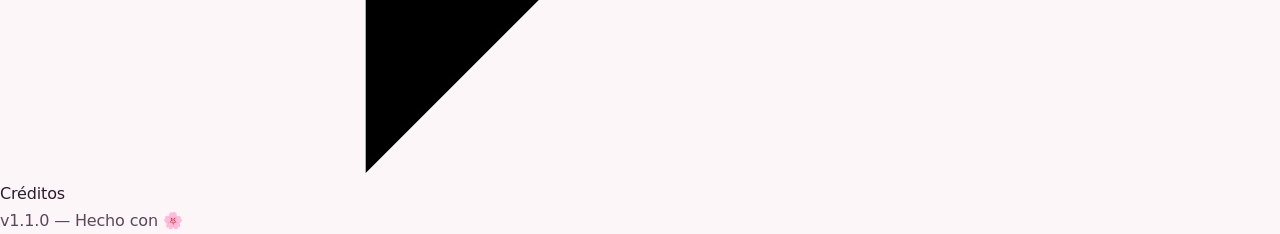
==== commit d68f97ca: "version 1.1.0" ====
--- a/index.html
+++ b/index.html
@@ -3,20 +3,30 @@
 <head>
   <meta charset="UTF-8">
   <meta name="viewport" content="width=device-width, initial-scale=1.0, viewport-fit=cover">
-  <meta name="description" content="The Nakano Archives - Archivo definitivo de Gotoubun no Hanayome. Información, personajes, galería, música y curiosidades.">
+  <meta name="description" content="The Nakano Archives v1.1.0 - Archivo definitivo de Gotoubun no Hanayome.">
   <meta name="theme-color" content="#f2a0b5">
   <title>The Nakano Archives 🌸 Gotoubun no Hanayome</title>
-<link rel="icon" type="image/x-icon" href="favicon.ico">
-<link rel="icon" type="image/png" sizes="16x16" href="assets/img/icons/favicon-16x16.png">
-<link rel="icon" type="image/png" sizes="32x32" href="assets/img/icons/favicon-32x32.png">
-<link rel="icon" type="image/png" sizes="48x48" href="assets/img/icons/favicon-48x48.png">
-<link rel="apple-touch-icon" href="assets/img/icons/apple-touch-icon.png">
-<link rel="manifest" href="site.webmanifest">
+  <script>
+    (function() {
+      var theme = localStorage.getItem('nakano-theme-preference');
+      if (theme === 'dark') {
+        document.documentElement.classList.add('dark');
+      }
+    })();
+  </script>
+  <link rel="icon" type="image/png" sizes="16x16" href="/assets/img/icons/favicon-16x16.png">
+  <link rel="icon" type="image/png" sizes="32x32" href="/assets/img/icons/favicon-32x32.png">
+  <link rel="icon" type="image/png" sizes="48x48" href="/assets/img/icons/favicon-48x48.png">
+  <link rel="icon" type="image/x-icon" href="/favicon.ico">
+  <link rel="apple-touch-icon" sizes="180x180" href="/assets/img/icons/apple-touch-icon.png">
+  <link rel="mask-icon" href="/assets/img/icons/favicon-32x32.png" color="#f2a0b5">
+  <link rel="manifest" href="/site.webmanifest">
   <link rel="stylesheet" href="assets/css/variables.css">
   <link rel="stylesheet" href="assets/css/style.css">
   <link rel="stylesheet" href="assets/css/header.css">
   <link rel="stylesheet" href="assets/css/navbar.css">
   <link rel="stylesheet" href="assets/css/home.css">
+  <link rel="stylesheet" href="assets/css/stats.css">
   <link rel="stylesheet" href="assets/css/footer.css">
   <link rel="stylesheet" href="assets/css/animations.css">
   <link rel="stylesheet" href="assets/css/responsive.css">
@@ -50,9 +60,9 @@
     <section class="hero-section">
       <div class="hero-background"></div>
       <div class="hero-content">
-        <span class="hero-badge">🌸 Fan Project</span>
+        <span class="hero-badge">🌸 Fan Project v1.1.0</span>
         <h1 class="hero-title">Gotoubun no<br>Hanayome</h1>
-        <p class="hero-description">El archivo definitivo dedicado a las quintillizas Nakano. Una celebración visual para los fans de The Quintessential Quintuplets.</p>
+        <p class="hero-description">El archivo definitivo dedicado a las quintillizas Nakano. Ahora con favoritos, buscador global, tema oscuro y más.</p>
         <div class="hero-actions">
           <a href="pages/personajes.html" class="btn btn-primary">Conoce a las quintillizas</a>
           <a href="pages/galeria.html" class="btn btn-outline">Ver galería</a>
@@ -171,7 +181,7 @@
       <div class="container">
         <span class="section-label">Música</span>
         <h2 class="section-heading">Banda sonora inolvidable</h2>
-        <p class="musica-preview-text">Descubre los openings, endings y la banda sonora que dieron vida a cada momento de la serie. Compuesta por talentosos artistas japoneses que capturaron la esencia de cada quintilliza.</p>
+        <p class="musica-preview-text">Descubre los openings, endings y la banda sonora que dieron vida a cada momento de la serie.</p>
         <div class="preview-cta">
           <a href="pages/musica.html" class="btn btn-primary">Ver canciones</a>
         </div>
@@ -185,7 +195,7 @@
         <div class="curiosidad-highlight">
           <div class="curiosidad-icon">🌸</div>
           <blockquote class="curiosidad-quote">
-            <p>El número del apartamento de las quintillizas es el 501. En japonés, "go-tou-ichi" suena muy similar a "Gotoubun", que significa "quintillizas". Un detalle brillante del autor Negi Haruba.</p>
+            <p>El número del apartamento de las quintillizas es el 501. En japonés, "go-tou-ichi" suena muy similar a "Gotoubun".</p>
           </blockquote>
         </div>
         <div class="preview-cta">
@@ -203,27 +213,21 @@
       </div>
       <div class="footer-info">
         <p>&copy; 2026 The Nakano Archives — Proyecto fan sin fines de lucro.</p>
-        <p class="footer-disclaimer">Gotoubun no Hanayome © Negi Haruba / Kodansha. Todos los derechos reservados a sus respectivos dueños.</p>
+        <p class="footer-disclaimer">Gotoubun no Hanayome © Negi Haruba / Kodansha.</p>
       </div>
       <div class="footer-links">
         <a href="https://github.com/PipeLev" target="_blank" rel="noopener noreferrer" class="footer-social-link" aria-label="GitHub">
-          <svg viewBox="0 0 24 24" xmlns="http://www.w3.org/2000/svg">
-            <path d="M12 0C5.37 0 0 5.37 0 12c0 5.31 3.435 9.795 8.205 11.385.6.105.825-.255.825-.57 0-.285-.015-1.23-.015-2.235-3.015.555-3.795-.735-4.035-1.41-.135-.345-.72-1.41-1.23-1.695-.42-.225-1.02-.78-.015-.795.945-.015 1.62.87 1.845 1.23 1.08 1.815 2.805 1.305 3.495.99.105-.78.42-1.305.765-1.605-2.67-.3-5.46-1.335-5.46-5.925 0-1.305.465-2.385 1.23-3.225-.12-.3-.54-1.53.12-3.18 0 0 1.005-.315 3.3 1.23.96-.27 1.98-.405 3-.405s2.04.135 3 .405c2.295-1.56 3.3-1.23 3.3-1.23.66 1.65.24 2.88.12 3.18.765.84 1.23 1.905 1.23 3.225 0 4.605-2.805 5.625-5.475 5.925.435.375.81 1.095.81 2.22 0 1.605-.015 2.895-.015 3.3 0 .315.225.69.825.57A12.02 12.02 0 0024 12c0-6.63-5.37-12-12-12z"/>
-          </svg>
+          <svg viewBox="0 0 24 24" xmlns="http://www.w3.org/2000/svg"><path d="M12 0C5.37 0 0 5.37 0 12c0 5.31 3.435 9.795 8.205 11.385.6.105.825-.255.825-.57 0-.285-.015-1.23-.015-2.235-3.015.555-3.795-.735-4.035-1.41-.135-.345-.72-1.41-1.23-1.695-.42-.225-1.02-.78-.015-.795.945-.015 1.62.87 1.845 1.23 1.08 1.815 2.805 1.305 3.495.99.105-.78.42-1.305.765-1.605-2.67-.3-5.46-1.335-5.46-5.925 0-1.305.465-2.385 1.23-3.225-.12-.3-.54-1.53.12-3.18 0 0 1.005-.315 3.3 1.23.96-.27 1.98-.405 3-.405s2.04.135 3 .405c2.295-1.56 3.3-1.23 3.3-1.23.66 1.65.24 2.88.12 3.18.765.84 1.23 1.905 1.23 3.225 0 4.605-2.805 5.625-5.475 5.925.435.375.81 1.095.81 2.22 0 1.605-.015 2.895-.015 3.3 0 .315.225.69.825.57A12.02 12.02 0 0024 12c0-6.63-5.37-12-12-12z"/></svg>
         </a>
         <a href="https://www.youtube.com/@pipelev" target="_blank" rel="noopener noreferrer" class="footer-social-link" aria-label="YouTube">
-          <svg viewBox="0 0 24 24" xmlns="http://www.w3.org/2000/svg">
-            <path d="M23.498 6.186a3.016 3.016 0 00-2.122-2.136C19.505 3.545 12 3.545 12 3.545s-7.505 0-9.377.505A3.017 3.017 0 00.502 6.186C0 8.07 0 12 0 12s0 3.93.502 5.814a3.016 3.016 0 002.122 2.136c1.871.505 9.376.505 9.376.505s7.505 0 9.377-.505a3.015 3.015 0 002.122-2.136C24 15.93 24 12 24 12s0-3.93-.502-5.814zM9.545 15.568V8.432L15.818 12l-6.273 3.568z"/>
-          </svg>
+          <svg viewBox="0 0 24 24" xmlns="http://www.w3.org/2000/svg"><path d="M23.498 6.186a3.016 3.016 0 00-2.122-2.136C19.505 3.545 12 3.545 12 3.545s-7.505 0-9.377.505A3.017 3.017 0 00.502 6.186C0 8.07 0 12 0 12s0 3.93.502 5.814a3.016 3.016 0 002.122 2.136c1.871.505 9.376.505 9.376.505s7.505 0 9.377-.505a3.015 3.015 0 002.122-2.136C24 15.93 24 12 24 12s0-3.93-.502-5.814zM9.545 15.568V8.432L15.818 12l-6.273 3.568z"/></svg>
         </a>
         <a href="https://www.twitch.tv/pipelev" target="_blank" rel="noopener noreferrer" class="footer-social-link" aria-label="Twitch">
-          <svg viewBox="0 0 24 24" xmlns="http://www.w3.org/2000/svg">
-            <path d="M11.571 4.714h1.715v5.143H11.57zm4.715 0H18v5.143h-1.714zM6 0L1.714 4.286v15.428h5.143V24l4.286-4.286h3.428L22.286 12V0zm14.571 11.143l-3.428 3.428h-3.429l-3 3v-3H6.857V1.714h13.714z"/>
-          </svg>
+          <svg viewBox="0 0 24 24" xmlns="http://www.w3.org/2000/svg"><path d="M11.571 4.714h1.715v5.143H11.57zm4.715 0H18v5.143h-1.714zM6 0L1.714 4.286v15.428h5.143V24l4.286-4.286h3.428L22.286 12V0zm14.571 11.143l-3.428 3.428h-3.429l-3 3v-3H6.857V1.714h13.714z"/></svg>
         </a>
         <a href="pages/acerca.html" class="footer-page-link">Créditos</a>
       </div>
-      <p class="footer-version">v1.0.0 — Hecho con 🌸</p>
+      <p class="footer-version">v1.1.0 — Hecho con 🌸</p>
     </div>
   </footer>
 
--- a/assets/css/variables.css
+++ b/assets/css/variables.css
@@ -0,0 +1,203 @@
+/* ================================================================
+   THE NAKANO ARCHIVES - SISTEMA GLOBAL DE VARIABLES CSS
+   Un único sistema de temas para todo el proyecto
+   ================================================================ */
+
+/* ========== TEMA CLARO (DEFAULT) ========== */
+:root {
+  /* Fondos */
+  --bg-body: #fdf6f8;
+  --bg-surface: #ffffff;
+  --bg-surface-hover: #fef9fb;
+  --bg-glass: rgba(255, 255, 255, 0.35);
+  --bg-glass-strong: rgba(255, 255, 255, 0.55);
+  --bg-footer: #2b1e2c;
+
+  /* Textos */
+  --text-primary: #2d1b2c;
+  --text-secondary: #5c465a;
+  --text-tertiary: #8a7588;
+  --text-muted: #b5a2b2;
+  --text-on-dark: #f5eef2;
+  --text-on-dark-secondary: #c9bcc6;
+  --text-white: #ffffff;
+
+  /* Bordes */
+  --border-light: rgba(220, 200, 210, 0.5);
+  --border-medium: rgba(200, 180, 190, 0.6);
+  --border-glass: rgba(255, 255, 255, 0.5);
+  --border-focused: rgba(242, 160, 181, 0.5);
+
+  /* Sombras */
+  --shadow-xs: 0 1px 3px rgba(180, 140, 160, 0.06);
+  --shadow-sm: 0 2px 8px rgba(180, 140, 160, 0.08);
+  --shadow-md: 0 4px 16px rgba(180, 140, 160, 0.1);
+  --shadow-lg: 0 8px 30px rgba(180, 140, 160, 0.14);
+  --shadow-xl: 0 12px 40px rgba(180, 140, 160, 0.18);
+  --shadow-glass: 0 8px 32px rgba(180, 140, 160, 0.1);
+  --shadow-card-hover: 0 16px 48px rgba(180, 140, 160, 0.2);
+
+  /* Header */
+  --header-bg: rgba(253, 246, 248, 0.82);
+  --header-bg-scrolled: rgba(253, 246, 248, 0.95);
+  --header-border: rgba(220, 200, 210, 0.5);
+  --header-shadow: 0 4px 16px rgba(180, 140, 160, 0.1);
+  --header-hamburger-line: #2d1b2c;
+  --header-hamburger-hover: rgba(242, 160, 181, 0.1);
+
+  /* Navbar */
+  --nav-text: #5c465a;
+  --nav-text-hover: #d97a92;
+  --nav-hover-bg: rgba(242, 160, 181, 0.08);
+  --nav-active-text: #d97a92;
+  --nav-active-bg: rgba(242, 160, 181, 0.14);
+  --nav-mobile-bg: rgba(253, 246, 248, 0.98);
+
+  /* Overlays */
+  --overlay-light: rgba(253, 246, 248, 0.7);
+  --overlay-medium: rgba(45, 27, 44, 0.4);
+  --overlay-dark: rgba(45, 27, 44, 0.7);
+  --overlay-darker: rgba(20, 10, 20, 0.85);
+
+  /* Colores acento */
+  --accent-bg: #fde8ee;
+  --accent-bg-hover: #f9c4d3;
+
+  /* ========== COLORES FIJOS (no cambian con el tema) ========== */
+  --color-primary: #f2a0b5;
+  --color-primary-light: #f7c4d3;
+  --color-primary-lighter: #fde8ee;
+  --color-primary-dark: #d97a92;
+  --color-primary-darker: #b85d73;
+
+  --color-secondary: #c5a3d4;
+  --color-secondary-light: #dbc4e5;
+  --color-secondary-dark: #a67dba;
+  --color-secondary-darker: #86619c;
+
+  --color-ichika: #f7d06b;
+  --color-nino: #e87da0;
+  --color-miku: #6ba5c4;
+  --color-yotsuba: #7ec87b;
+  --color-itsuki: #e86850;
+
+  /* ========== TIPOGRAFÍA ========== */
+  --font-family-base: 'Segoe UI', 'Noto Sans', system-ui, -apple-system, sans-serif;
+  --font-family-heading: 'Segoe UI', 'Noto Sans', system-ui, -apple-system, sans-serif;
+  --font-family-display: var(--font-family-heading);
+
+  /* ========== TAMAÑOS ========== */
+  --text-2xs: 0.625rem;
+  --text-xs: 0.75rem;
+  --text-sm: 0.8125rem;
+  --text-base: 0.9375rem;
+  --text-md: 1.0625rem;
+  --text-lg: 1.1875rem;
+  --text-xl: 1.375rem;
+  --text-2xl: 1.625rem;
+  --text-3xl: 2rem;
+  --text-4xl: 2.5rem;
+  --text-5xl: 3.25rem;
+  --text-6xl: 4rem;
+
+  /* ========== ESPACIADO ========== */
+  --space-3xs: 0.125rem;
+  --space-2xs: 0.25rem;
+  --space-xs: 0.5rem;
+  --space-sm: 0.75rem;
+  --space-md: 1rem;
+  --space-lg: 1.5rem;
+  --space-xl: 2rem;
+  --space-2xl: 2.5rem;
+  --space-3xl: 3.5rem;
+  --space-4xl: 5rem;
+  --space-5xl: 7rem;
+
+  /* ========== RADIOS ========== */
+  --radius-xs: 0.25rem;
+  --radius-sm: 0.5rem;
+  --radius-md: 0.75rem;
+  --radius-lg: 1rem;
+  --radius-xl: 1.25rem;
+  --radius-2xl: 1.5rem;
+  --radius-3xl: 2rem;
+  --radius-full: 9999px;
+
+  /* ========== TRANSICIONES ========== */
+  --transition-fast: 0.15s cubic-bezier(0.4, 0, 0.2, 1);
+  --transition-base: 0.25s cubic-bezier(0.4, 0, 0.2, 1);
+  --transition-slow: 0.4s cubic-bezier(0.4, 0, 0.2, 1);
+  --transition-slower: 0.6s cubic-bezier(0.4, 0, 0.2, 1);
+  --transition-bounce: 0.5s cubic-bezier(0.68, -0.55, 0.265, 1.55);
+
+  /* ========== Z-INDEX ========== */
+  --z-header: 1000;
+  --z-overlay: 1500;
+  --z-modal: 2000;
+  --z-lightbox: 3000;
+  --z-tooltip: 5000;
+
+  /* ========== GLASSMORPHISM ========== */
+  --glass-blur-sm: blur(8px);
+  --glass-blur-md: blur(14px);
+  --glass-blur-lg: blur(22px);
+
+  /* ========== CONTENEDOR ========== */
+  --container-max: 1200px;
+  --container-padding: 1.5rem;
+  --header-height: 72px;
+  --header-height-mobile: 64px;
+}
+
+/* ================================================================
+   TEMA OSCURO - Se activa con class="dark" en <html>
+   ================================================================ */
+html.dark {
+  --bg-body: #1a1219;
+  --bg-surface: #261f25;
+  --bg-surface-hover: #2d252c;
+  --bg-glass: rgba(38, 31, 37, 0.7);
+  --bg-glass-strong: rgba(38, 31, 37, 0.85);
+
+  --text-primary: #f0e6ed;
+  --text-secondary: #c9bcc6;
+  --text-tertiary: #a895a4;
+  --text-muted: #7a6b77;
+
+  --border-light: rgba(255, 255, 255, 0.08);
+  --border-medium: rgba(255, 255, 255, 0.12);
+  --border-glass: rgba(255, 255, 255, 0.1);
+  --border-focused: rgba(242, 160, 181, 0.35);
+
+  --shadow-xs: 0 1px 3px rgba(0, 0, 0, 0.2);
+  --shadow-sm: 0 2px 8px rgba(0, 0, 0, 0.3);
+  --shadow-md: 0 4px 16px rgba(0, 0, 0, 0.4);
+  --shadow-lg: 0 8px 30px rgba(0, 0, 0, 0.5);
+  --shadow-xl: 0 12px 40px rgba(0, 0, 0, 0.6);
+  --shadow-glass: 0 8px 32px rgba(0, 0, 0, 0.3);
+  --shadow-card-hover: 0 16px 48px rgba(0, 0, 0, 0.5);
+
+  --header-bg: rgba(26, 18, 25, 0.85);
+  --header-bg-scrolled: rgba(26, 18, 25, 0.95);
+  --header-border: rgba(255, 255, 255, 0.06);
+  --header-shadow: 0 4px 20px rgba(0, 0, 0, 0.4);
+  --header-hamburger-line: #d4c8d2;
+  --header-hamburger-hover: rgba(242, 160, 181, 0.15);
+
+  --nav-text: #d4c8d2;
+  --nav-text-hover: #f2a0b5;
+  --nav-hover-bg: rgba(242, 160, 181, 0.12);
+  --nav-active-text: #f2a0b5;
+  --nav-active-bg: rgba(242, 160, 181, 0.18);
+  --nav-mobile-bg: rgba(26, 18, 25, 0.98);
+
+  --overlay-light: rgba(26, 18, 25, 0.7);
+  --overlay-medium: rgba(0, 0, 0, 0.5);
+  --overlay-dark: rgba(0, 0, 0, 0.75);
+  --overlay-darker: rgba(0, 0, 0, 0.9);
+
+  --accent-bg: rgba(242, 160, 181, 0.12);
+  --accent-bg-hover: rgba(242, 160, 181, 0.2);
+
+  --color-primary-lighter: rgba(242, 160, 181, 0.12);
+}
--- a/assets/css/style.css
+++ b/assets/css/style.css
@@ -0,0 +1,505 @@
+/* ========== RESET GLOBAL ========== */
+*,
+*::before,
+*::after {
+  margin: 0;
+  padding: 0;
+  box-sizing: border-box;
+}
+
+html {
+  scroll-behavior: smooth;
+  -webkit-text-size-adjust: 100%;
+  text-size-adjust: 100%;
+  font-size: 16px;
+  -webkit-font-smoothing: antialiased;
+  -moz-osx-font-smoothing: grayscale;
+  text-rendering: optimizeLegibility;
+}
+
+body {
+  font-family: var(--font-family-base);
+  background-color: var(--bg-body);
+  color: var(--text-primary);
+  line-height: 1.65;
+  min-height: 100vh;
+  display: flex;
+  flex-direction: column;
+  overflow-x: hidden;
+  letter-spacing: -0.01em;
+  transition: background-color var(--transition-slow), color var(--transition-slow);
+}
+
+img {
+  max-width: 100%;
+  height: auto;
+  display: block;
+}
+
+a {
+  color: inherit;
+  text-decoration: none;
+  transition: color var(--transition-fast);
+}
+
+a:hover {
+  color: var(--color-primary-dark);
+}
+
+ul,
+ol {
+  list-style: none;
+}
+
+button {
+  cursor: pointer;
+  font-family: inherit;
+  border: none;
+  background: none;
+  font-size: inherit;
+  color: inherit;
+}
+
+h1,
+h2,
+h3,
+h4,
+h5,
+h6 {
+  font-family: var(--font-family-heading);
+  line-height: 1.25;
+  color: var(--text-primary);
+  letter-spacing: -0.02em;
+}
+
+h1 { font-size: var(--text-4xl); font-weight: 700; margin-bottom: var(--space-lg); }
+h2 { font-size: var(--text-3xl); font-weight: 650; margin-bottom: var(--space-md); }
+h3 { font-size: var(--text-2xl); font-weight: 600; margin-bottom: var(--space-sm); }
+
+p {
+  margin-bottom: var(--space-md);
+  color: var(--text-secondary);
+}
+
+p:last-child {
+  margin-bottom: 0;
+}
+
+/* ========== CONTENEDOR ========== */
+.container {
+  width: 100%;
+  max-width: var(--container-max);
+  margin: 0 auto;
+  padding: 0 var(--container-padding);
+}
+
+/* ========== MAIN ========== */
+main {
+  flex: 1;
+  padding-top: var(--header-height);
+}
+
+/* ========== PAGE HEADER ========== */
+.page-header {
+  text-align: center;
+  margin-bottom: var(--space-4xl);
+  padding-top: var(--space-3xl);
+}
+
+.section-label {
+  display: inline-block;
+  font-size: var(--text-xs);
+  font-weight: 700;
+  text-transform: uppercase;
+  letter-spacing: 0.15em;
+  color: var(--color-primary-dark);
+  background: var(--accent-bg);
+  padding: 0.35rem 1rem;
+  border-radius: var(--radius-full);
+  margin-bottom: var(--space-md);
+}
+
+.section-heading {
+  font-size: var(--text-4xl);
+  font-weight: 700;
+  margin-bottom: var(--space-md);
+  line-height: 1.15;
+  color: var(--text-primary);
+}
+
+.page-description {
+  font-size: var(--text-lg);
+  color: var(--text-tertiary);
+  max-width: 600px;
+  margin: 0 auto;
+}
+
+/* ========== BOTONES ========== */
+.btn {
+  display: inline-flex;
+  align-items: center;
+  justify-content: center;
+  gap: var(--space-xs);
+  padding: 0.8rem 2rem;
+  border-radius: var(--radius-lg);
+  font-weight: 600;
+  font-size: var(--text-base);
+  transition: all var(--transition-base);
+  position: relative;
+  overflow: hidden;
+  text-align: center;
+  white-space: nowrap;
+  cursor: pointer;
+  letter-spacing: 0.01em;
+}
+
+.btn::after {
+  content: '';
+  position: absolute;
+  inset: 0;
+  background: rgba(255, 255, 255, 0);
+  transition: background var(--transition-base);
+  border-radius: inherit;
+}
+
+.btn:hover::after { background: rgba(255, 255, 255, 0.12); }
+.btn:active { transform: scale(0.97); }
+
+.btn-primary {
+  background: linear-gradient(135deg, var(--color-primary), var(--color-primary-dark));
+  color: var(--text-white);
+  box-shadow: var(--shadow-sm);
+}
+
+.btn-primary:hover {
+  box-shadow: var(--shadow-lg);
+  transform: translateY(-2px);
+  color: var(--text-white);
+}
+
+.btn-secondary {
+  background: linear-gradient(135deg, var(--color-secondary), var(--color-secondary-dark));
+  color: var(--text-white);
+  box-shadow: var(--shadow-sm);
+}
+
+.btn-secondary:hover {
+  box-shadow: var(--shadow-lg);
+  transform: translateY(-2px);
+  color: var(--text-white);
+}
+
+.btn-outline {
+  background: transparent;
+  border: 2px solid var(--color-primary);
+  color: var(--color-primary-dark);
+}
+
+.btn-outline:hover {
+  background: var(--color-primary);
+  color: var(--text-white);
+  transform: translateY(-2px);
+}
+
+.btn-sm { padding: 0.5rem 1.25rem; font-size: var(--text-sm); }
+.btn-lg { padding: 1rem 2.5rem; font-size: var(--text-md); }
+
+/* ========== TEMA TOGGLE ========== */
+.theme-toggle-btn {
+  display: flex;
+  align-items: center;
+  justify-content: center;
+  width: 40px;
+  height: 40px;
+  border-radius: 50%;
+  background: var(--accent-bg);
+  font-size: 1.3rem;
+  cursor: pointer;
+  transition: all var(--transition-base);
+  margin-left: var(--space-sm);
+  border: 2px solid transparent;
+}
+
+.theme-toggle-btn:hover {
+  background: var(--accent-bg-hover);
+  transform: scale(1.1);
+  border-color: var(--color-primary-light);
+}
+
+/* ========== BUSCADOR GLOBAL ========== */
+.search-toggle-btn {
+  display: flex;
+  align-items: center;
+  justify-content: center;
+  width: 40px;
+  height: 40px;
+  border-radius: 50%;
+  background: var(--accent-bg);
+  color: var(--text-secondary);
+  cursor: pointer;
+  transition: all var(--transition-base);
+  border: 2px solid transparent;
+}
+
+.search-toggle-btn:hover {
+  background: var(--accent-bg-hover);
+  color: var(--color-primary-dark);
+  transform: scale(1.1);
+}
+
+.search-overlay {
+  display: none;
+  position: fixed;
+  inset: 0;
+  background: var(--overlay-darker);
+  backdrop-filter: blur(10px);
+  -webkit-backdrop-filter: blur(10px);
+  z-index: var(--z-modal);
+  align-items: flex-start;
+  justify-content: center;
+  padding-top: 15vh;
+}
+
+.search-overlay.active { display: flex; }
+
+.search-modal {
+  width: 100%;
+  max-width: 600px;
+  background: var(--bg-surface);
+  border-radius: var(--radius-2xl);
+  overflow: hidden;
+  box-shadow: var(--shadow-xl);
+  animation: modalIn 0.3s ease-out;
+  max-height: 70vh;
+  display: flex;
+  flex-direction: column;
+}
+
+.search-header {
+  display: flex;
+  align-items: center;
+  padding: var(--space-lg);
+  border-bottom: 1px solid var(--border-light);
+  gap: var(--space-md);
+}
+
+.search-global-input {
+  flex: 1;
+  border: none;
+  outline: none;
+  font-size: var(--text-lg);
+  font-family: inherit;
+  color: var(--text-primary);
+  background: transparent;
+  padding: var(--space-sm) 0;
+}
+
+.search-global-input::placeholder { color: var(--text-muted); }
+
+.search-close-btn {
+  width: 36px;
+  height: 36px;
+  border-radius: 50%;
+  background: var(--bg-body);
+  font-size: var(--text-xl);
+  display: flex;
+  align-items: center;
+  justify-content: center;
+  cursor: pointer;
+  transition: all var(--transition-fast);
+  flex-shrink: 0;
+  color: var(--text-primary);
+}
+
+.search-close-btn:hover {
+  background: var(--accent-bg);
+  color: var(--color-primary-dark);
+}
+
+.search-results { padding: var(--space-md); overflow-y: auto; flex: 1; }
+
+.search-hint,
+.search-no-results {
+  text-align: center;
+  padding: var(--space-2xl);
+  color: var(--text-muted);
+  font-size: var(--text-base);
+}
+
+/* ========== LIGHTBOX PROFESIONAL ========== */
+.professional-lightbox {
+  display: none;
+  position: fixed;
+  inset: 0;
+  z-index: var(--z-lightbox);
+}
+
+.professional-lightbox.active { display: block; }
+
+.lightbox-backdrop {
+  position: absolute;
+  inset: 0;
+  background: rgba(0, 0, 0, 0.95);
+  cursor: pointer;
+}
+
+.lightbox-close,
+.lightbox-prev,
+.lightbox-next {
+  position: absolute;
+  width: 50px;
+  height: 50px;
+  border-radius: 50%;
+  background: rgba(255, 255, 255, 0.1);
+  color: white;
+  display: flex;
+  align-items: center;
+  justify-content: center;
+  cursor: pointer;
+  z-index: 10;
+  transition: all var(--transition-fast);
+  border: 1px solid rgba(255, 255, 255, 0.15);
+  font-size: 1.5rem;
+}
+
+.lightbox-close { top: var(--space-lg); right: var(--space-lg); font-size: 2rem; }
+.lightbox-prev { top: 50%; left: var(--space-lg); transform: translateY(-50%); }
+.lightbox-next { top: 50%; right: var(--space-lg); transform: translateY(-50%); }
+
+.lightbox-close:hover,
+.lightbox-prev:hover,
+.lightbox-next:hover {
+  background: rgba(255, 255, 255, 0.25);
+  transform: scale(1.1);
+}
+
+.lightbox-prev:hover { transform: translateY(-50%) scale(1.1); }
+.lightbox-next:hover { transform: translateY(-50%) scale(1.1); }
+
+.lightbox-zoom-controls {
+  position: absolute;
+  bottom: var(--space-xl);
+  left: 50%;
+  transform: translateX(-50%);
+  display: flex;
+  gap: var(--space-sm);
+  z-index: 10;
+}
+
+.lightbox-zoom-controls button {
+  width: 40px;
+  height: 40px;
+  border-radius: 50%;
+  background: rgba(255, 255, 255, 0.1);
+  color: white;
+  font-size: 1.2rem;
+  display: flex;
+  align-items: center;
+  justify-content: center;
+  cursor: pointer;
+  transition: all var(--transition-fast);
+  border: 1px solid rgba(255, 255, 255, 0.1);
+}
+
+.lightbox-zoom-controls button:hover { background: rgba(255, 255, 255, 0.25); }
+
+.lightbox-image-container {
+  position: absolute;
+  inset: 60px;
+  display: flex;
+  align-items: center;
+  justify-content: center;
+  overflow: hidden;
+}
+
+.lightbox-main-image {
+  max-width: 90%;
+  max-height: 85vh;
+  object-fit: contain;
+  transition: transform 0.3s ease;
+  cursor: grab;
+  user-select: none;
+  -webkit-user-select: none;
+}
+
+.lightbox-counter {
+  position: absolute;
+  top: var(--space-lg);
+  left: 50%;
+  transform: translateX(-50%);
+  color: rgba(255, 255, 255, 0.7);
+  font-size: var(--text-sm);
+  font-weight: 500;
+  z-index: 10;
+}
+
+/* ========== BOTÓN FAVORITO ========== */
+.fav-btn {
+  position: absolute;
+  top: var(--space-sm);
+  right: var(--space-sm);
+  width: 36px;
+  height: 36px;
+  border-radius: 50%;
+  background: rgba(0, 0, 0, 0.4);
+  color: white;
+  font-size: 1rem;
+  display: flex;
+  align-items: center;
+  justify-content: center;
+  cursor: pointer;
+  z-index: 5;
+  transition: all var(--transition-fast);
+  opacity: 0;
+  transform: scale(0.8);
+}
+
+.gallery-item:hover .fav-btn,
+.cancion-card:hover .fav-btn { opacity: 1; transform: scale(1); }
+
+.fav-btn:hover { background: rgba(242, 160, 181, 0.8); transform: scale(1.15) !important; }
+.fav-btn.active { opacity: 1; background: rgba(242, 160, 181, 0.9); transform: scale(1); }
+
+/* ========== SCROLL TOP ========== */
+.scroll-top-btn {
+  position: fixed;
+  bottom: var(--space-xl);
+  right: var(--space-xl);
+  width: 46px;
+  height: 46px;
+  border-radius: 50%;
+  background: linear-gradient(135deg, var(--color-primary), var(--color-primary-dark));
+  color: white;
+  font-size: 1.3rem;
+  display: flex;
+  align-items: center;
+  justify-content: center;
+  cursor: pointer;
+  z-index: var(--z-header);
+  box-shadow: var(--shadow-md);
+  transition: all var(--transition-base);
+  opacity: 0;
+  transform: translateY(20px);
+  pointer-events: none;
+}
+
+.scroll-top-btn.visible { opacity: 1; transform: translateY(0); pointer-events: auto; }
+.scroll-top-btn:hover { transform: translateY(-3px); box-shadow: var(--shadow-lg); }
+
+/* ========== UTILIDADES ========== */
+.text-center { text-align: center; }
+.sr-only { position: absolute; width: 1px; height: 1px; padding: 0; margin: -1px; overflow: hidden; clip: rect(0,0,0,0); white-space: nowrap; border: 0; }
+
+/* ========== SCROLLBAR ========== */
+::-webkit-scrollbar { width: 8px; }
+::-webkit-scrollbar-track { background: var(--bg-body); }
+::-webkit-scrollbar-thumb { background: var(--color-primary-light); border-radius: var(--radius-full); }
+::-webkit-scrollbar-thumb:hover { background: var(--color-primary); }
+
+/* ========== SELECCIÓN ========== */
+::selection { background: var(--accent-bg); color: var(--color-primary-darker); }
+
+/* ========== SAFARI FIX ========== */
+@supports (-webkit-touch-callout: none) {
+  .main-header { position: -webkit-sticky; position: sticky; }
+}
--- a/assets/css/header.css
+++ b/assets/css/header.css
@@ -0,0 +1,103 @@
+/* ========== HEADER ========== */
+.main-header {
+  position: fixed;
+  top: 0;
+  left: 0;
+  right: 0;
+  z-index: var(--z-header);
+  height: var(--header-height);
+  background: var(--header-bg);
+  backdrop-filter: var(--glass-blur-lg);
+  -webkit-backdrop-filter: var(--glass-blur-lg);
+  border-bottom: 1px solid var(--header-border);
+  transition: all var(--transition-base);
+}
+
+.main-header.scrolled {
+  background: var(--header-bg-scrolled);
+  box-shadow: var(--header-shadow);
+}
+
+.header-container {
+  max-width: var(--container-max);
+  margin: 0 auto;
+  padding: 0 var(--container-padding);
+  display: flex;
+  align-items: center;
+  justify-content: space-between;
+  height: 100%;
+}
+
+/* ========== LOGO ========== */
+.logo-area {
+  display: flex;
+  align-items: center;
+  gap: 10px;
+  flex-shrink: 0;
+}
+
+.logo-img {
+  width: 56px;
+  height: 56px;
+  border-radius: 50%;
+  object-fit: cover;
+  border: none;
+  background: none;
+  box-shadow: none;
+  transition: transform 0.35s var(--transition-bounce);
+}
+
+.logo-area:hover .logo-img { transform: scale(1.05); }
+
+.site-title {
+  font-family: var(--font-family-display);
+  font-size: var(--text-lg);
+  font-weight: 700;
+  background: linear-gradient(135deg, var(--color-primary-dark), var(--color-secondary-dark));
+  -webkit-background-clip: text;
+  -webkit-text-fill-color: transparent;
+  background-clip: text;
+  letter-spacing: -0.02em;
+  white-space: nowrap;
+}
+
+html.dark .site-title {
+  background: linear-gradient(135deg, #f2a0b5, #c5a3d4);
+  -webkit-background-clip: text;
+  -webkit-text-fill-color: transparent;
+  background-clip: text;
+}
+
+/* ========== BOTÓN HAMBURGUESA ========== */
+.hamburger-btn {
+  display: none;
+  flex-direction: column;
+  gap: 5px;
+  padding: var(--space-xs);
+  z-index: calc(var(--z-header) + 1);
+  background: none;
+  border: none;
+  cursor: pointer;
+  width: 40px;
+  height: 40px;
+  align-items: center;
+  justify-content: center;
+  border-radius: var(--radius-sm);
+  transition: background var(--transition-fast);
+}
+
+.hamburger-btn:hover { background: var(--header-hamburger-hover); }
+
+.hamburger-line {
+  display: block;
+  width: 24px;
+  height: 2.5px;
+  background: var(--header-hamburger-line);
+  border-radius: var(--radius-full);
+  transition: all var(--transition-base);
+  transform-origin: center;
+}
+
+.hamburger-btn.active .hamburger-line:nth-child(1) { transform: translateY(7.5px) rotate(45deg); }
+.hamburger-btn.active .hamburger-line:nth-child(2) { opacity: 0; transform: scaleX(0); }
+.hamburger-btn.active .hamburger-line:nth-child(3) { transform: translateY(-7.5px) rotate(-45deg); }
--- a/assets/css/navbar.css
+++ b/assets/css/navbar.css
@@ -0,0 +1,125 @@
+/* ========== NAVEGACIÓN PRINCIPAL ========== */
+.primary-nav {
+  display: flex;
+  align-items: center;
+}
+
+.nav-menu {
+  display: flex;
+  gap: var(--space-2xs);
+  flex-wrap: wrap;
+  justify-content: flex-end;
+}
+
+.nav-link {
+  display: block;
+  padding: 0.5rem 0.9rem;
+  border-radius: var(--radius-md);
+  font-size: var(--text-sm);
+  font-weight: 500;
+  color: var(--nav-text, var(--text-secondary));
+  background: transparent;
+  transition: all var(--transition-fast);
+  position: relative;
+  white-space: nowrap;
+  letter-spacing: 0.01em;
+}
+
+.nav-link::after {
+  content: '';
+  position: absolute;
+  bottom: 3px;
+  left: 50%;
+  transform: translateX(-50%) scaleX(0);
+  width: 18px;
+  height: 2.5px;
+  background: var(--color-primary);
+  border-radius: var(--radius-full);
+  transition: transform var(--transition-base);
+  transform-origin: center;
+}
+
+.nav-link:hover {
+  color: var(--nav-text-hover, var(--color-primary-dark));
+  background: var(--nav-hover-bg, rgba(242, 160, 181, 0.08));
+}
+
+.nav-link:hover::after {
+  transform: translateX(-50%) scaleX(1);
+}
+
+.nav-link.active {
+  color: var(--nav-active-text, var(--color-primary-dark));
+  background: var(--nav-active-bg, rgba(242, 160, 181, 0.14));
+  font-weight: 600;
+}
+
+.nav-link.active::after {
+  transform: translateX(-50%) scaleX(1);
+  width: 24px;
+  background: var(--color-primary-dark);
+}
+
+/* ========== OVERLAY MÓVIL ========== */
+.nav-overlay {
+  display: none;
+  position: fixed;
+  inset: 0;
+  background: rgba(45, 27, 44, 0.5);
+  backdrop-filter: blur(3px);
+  -webkit-backdrop-filter: blur(3px);
+  z-index: calc(var(--z-header) - 1);
+  opacity: 0;
+  transition: opacity var(--transition-base);
+  pointer-events: none;
+}
+
+.nav-overlay.visible {
+  display: block;
+  opacity: 1;
+  pointer-events: auto;
+}
+
+/* ========== RESPONSIVE ========== */
+@media (max-width: 1024px) {
+  .hamburger-btn {
+    display: flex;
+  }
+
+  .primary-nav {
+    position: fixed;
+    top: 0;
+    right: -320px;
+    width: 300px;
+    height: 100vh;
+    background: var(--nav-mobile-bg, rgba(253, 246, 248, 0.98));
+    backdrop-filter: var(--glass-blur-lg);
+    -webkit-backdrop-filter: var(--glass-blur-lg);
+    flex-direction: column;
+    align-items: stretch;
+    padding: 100px var(--space-lg) var(--space-xl);
+    transition: right var(--transition-base);
+    box-shadow: var(--shadow-xl);
+    overflow-y: auto;
+    z-index: var(--z-header);
+  }
+
+  .primary-nav.open {
+    right: 0;
+  }
+
+  .nav-menu {
+    flex-direction: column;
+    gap: var(--space-2xs);
+  }
+
+  .nav-link {
+    padding: 0.8rem 1.1rem;
+    font-size: var(--text-base);
+    border-radius: var(--radius-md);
+  }
+
+  .nav-link::after {
+    display: none;
+  }
+}
--- a/assets/css/home.css
+++ b/assets/css/home.css
@@ -0,0 +1,367 @@
+/* ========== HERO ========== */
+.hero-section {
+  position: relative;
+  min-height: 92vh;
+  display: flex;
+  align-items: center;
+  justify-content: center;
+  overflow: hidden;
+  background: var(--bg-body);
+}
+
+.hero-background {
+  position: absolute;
+  inset: 0;
+  background:
+    radial-gradient(ellipse at 20% 50%, rgba(247, 208, 107, 0.12) 0%, transparent 55%),
+    radial-gradient(ellipse at 75% 25%, rgba(232, 125, 160, 0.1) 0%, transparent 50%),
+    radial-gradient(ellipse at 60% 70%, rgba(107, 165, 196, 0.1) 0%, transparent 50%),
+    radial-gradient(ellipse at 35% 80%, rgba(126, 200, 123, 0.08) 0%, transparent 45%);
+  animation: heroFloat 25s ease-in-out infinite;
+}
+
+@keyframes heroFloat {
+  0%, 100% { transform: translate(0, 0) scale(1); }
+  25% { transform: translate(15px, -15px) scale(1.02); }
+  50% { transform: translate(-10px, 10px) scale(0.98); }
+  75% { transform: translate(-15px, -5px) scale(1.01); }
+}
+
+.hero-content {
+  position: relative;
+  z-index: 2;
+  text-align: center;
+  max-width: 750px;
+  padding: var(--space-xl);
+  animation: fadeInUp 0.9s ease-out;
+}
+
+.hero-badge {
+  display: inline-block;
+  font-size: var(--text-xs);
+  font-weight: 700;
+  text-transform: uppercase;
+  letter-spacing: 0.2em;
+  color: var(--color-primary-dark);
+  background: var(--color-primary-lighter);
+  backdrop-filter: blur(4px);
+  padding: 0.4rem 1.2rem;
+  border-radius: var(--radius-full);
+  margin-bottom: var(--space-lg);
+  border: 1px solid var(--border-light);
+}
+
+.hero-title {
+  font-size: clamp(2.8rem, 7vw, 5rem);
+  font-weight: 800;
+  line-height: 1.05;
+  margin-bottom: var(--space-lg);
+  background: linear-gradient(160deg,
+    var(--color-primary-darker) 0%,
+    var(--color-primary-dark) 30%,
+    var(--color-secondary-dark) 70%,
+    var(--color-secondary-darker) 100%
+  );
+  -webkit-background-clip: text;
+  -webkit-text-fill-color: transparent;
+  background-clip: text;
+  letter-spacing: -0.03em;
+}
+
+.hero-description {
+  font-size: var(--text-lg);
+  color: var(--text-tertiary);
+  line-height: 1.7;
+  margin-bottom: var(--space-2xl);
+  max-width: 550px;
+  margin-left: auto;
+  margin-right: auto;
+}
+
+.hero-actions {
+  display: flex;
+  gap: var(--space-md);
+  justify-content: center;
+  flex-wrap: wrap;
+}
+
+/* ========== SINOPSIS ========== */
+.sinopsis-section {
+  padding: var(--space-5xl) 0;
+  background: var(--bg-surface);
+}
+
+.sinopsis-wrapper {
+  max-width: 800px;
+  margin: 0 auto;
+  text-align: center;
+}
+
+.sinopsis-text {
+  font-size: var(--text-md);
+  line-height: 1.8;
+  color: var(--text-secondary);
+  margin-bottom: var(--space-2xl);
+}
+
+.sinopsis-stats {
+  display: flex;
+  justify-content: center;
+  gap: var(--space-3xl);
+  flex-wrap: wrap;
+}
+
+.stat-item {
+  text-align: center;
+}
+
+.stat-number {
+  display: block;
+  font-size: var(--text-4xl);
+  font-weight: 800;
+  background: linear-gradient(135deg, var(--color-primary), var(--color-secondary));
+  -webkit-background-clip: text;
+  -webkit-text-fill-color: transparent;
+  background-clip: text;
+  line-height: 1;
+}
+
+.stat-label {
+  font-size: var(--text-sm);
+  color: var(--text-muted);
+  font-weight: 500;
+  text-transform: uppercase;
+  letter-spacing: 0.08em;
+}
+
+/* ========== PERSONAJES PREVIEW ========== */
+.personajes-preview-section {
+  padding: var(--space-5xl) 0;
+  background: var(--bg-body);
+}
+
+.personajes-grid {
+  display: grid;
+  grid-template-columns: repeat(auto-fit, minmax(200px, 1fr));
+  gap: var(--space-lg);
+  margin-top: var(--space-3xl);
+}
+
+.personaje-card {
+  background: var(--bg-surface);
+  border-radius: var(--radius-2xl);
+  overflow: hidden;
+  box-shadow: var(--shadow-sm);
+  transition: all var(--transition-base);
+  cursor: pointer;
+  text-decoration: none;
+  color: inherit;
+  display: block;
+}
+
+.personaje-card:hover {
+  transform: translateY(-8px);
+  box-shadow: var(--shadow-card-hover);
+}
+
+.personaje-card[data-character="ichika"]:hover { box-shadow: 0 16px 48px rgba(247, 208, 107, 0.25); }
+.personaje-card[data-character="nino"]:hover { box-shadow: 0 16px 48px rgba(232, 125, 160, 0.25); }
+.personaje-card[data-character="miku"]:hover { box-shadow: 0 16px 48px rgba(107, 165, 196, 0.25); }
+.personaje-card[data-character="yotsuba"]:hover { box-shadow: 0 16px 48px rgba(126, 200, 123, 0.25); }
+.personaje-card[data-character="itsuki"]:hover { box-shadow: 0 16px 48px rgba(232, 104, 80, 0.25); }
+
+.card-image-wrapper {
+  position: relative;
+  overflow: hidden;
+  aspect-ratio: 3/4;
+}
+
+.card-image {
+  width: 100%;
+  height: 100%;
+  object-fit: cover;
+  transition: transform var(--transition-slower);
+}
+
+.personaje-card:hover .card-image {
+  transform: scale(1.08);
+}
+
+.card-overlay {
+  position: absolute;
+  inset: 0;
+  background: linear-gradient(to top, rgba(45, 27, 44, 0.5) 0%, transparent 50%);
+  opacity: 0;
+  transition: opacity var(--transition-base);
+}
+
+.personaje-card:hover .card-overlay {
+  opacity: 1;
+}
+
+.card-body {
+  padding: var(--space-md) var(--space-lg) var(--space-lg);
+  text-align: center;
+}
+
+.card-name {
+  font-size: var(--text-lg);
+  font-weight: 700;
+  margin-bottom: var(--space-2xs);
+  color: var(--text-primary);
+}
+
+.card-role {
+  font-size: var(--text-sm);
+  color: var(--text-muted);
+}
+
+/* ========== GALERIA PREVIEW ========== */
+.galeria-preview-section {
+  padding: var(--space-5xl) 0;
+  background: var(--bg-surface);
+}
+
+.galeria-preview-grid {
+  display: grid;
+  grid-template-columns: repeat(4, 1fr);
+  gap: var(--space-md);
+  margin: var(--space-3xl) 0;
+}
+
+.galeria-preview-item {
+  border-radius: var(--radius-xl);
+  overflow: hidden;
+  cursor: pointer;
+  transition: all var(--transition-base);
+}
+
+.galeria-preview-item:hover {
+  transform: scale(1.03);
+  box-shadow: var(--shadow-lg);
+}
+
+.galeria-preview-item img {
+  width: 100%;
+  height: 220px;
+  object-fit: cover;
+  transition: transform var(--transition-slower);
+}
+
+.galeria-preview-item:hover img {
+  transform: scale(1.1);
+}
+
+/* ========== MÚSICA PREVIEW ========== */
+.musica-preview-section {
+  padding: var(--space-5xl) 0;
+  background: var(--bg-body);
+  text-align: center;
+}
+
+.musica-preview-text {
+  max-width: 600px;
+  margin: 0 auto var(--space-xl);
+  font-size: var(--text-md);
+  color: var(--text-secondary);
+  line-height: 1.7;
+}
+
+/* ========== CURIOSIDADES PREVIEW ========== */
+.curiosidades-preview-section {
+  padding: var(--space-5xl) 0;
+  background: var(--bg-surface);
+  text-align: center;
+}
+
+.curiosidad-highlight {
+  max-width: 700px;
+  margin: var(--space-2xl) auto;
+  padding: var(--space-2xl);
+  background: var(--bg-glass);
+  backdrop-filter: var(--glass-blur-md);
+  -webkit-backdrop-filter: var(--glass-blur-md);
+  border: 1px solid var(--border-glass);
+  border-radius: var(--radius-2xl);
+  box-shadow: var(--shadow-glass);
+}
+
+.curiosidad-icon {
+  font-size: var(--text-5xl);
+  margin-bottom: var(--space-md);
+}
+
+.curiosidad-quote p {
+  font-size: var(--text-lg);
+  font-style: italic;
+  color: var(--text-primary);
+  line-height: 1.7;
+}
+
+/* ========== PREVIEW CTA ========== */
+.preview-cta {
+  text-align: center;
+  margin-top: var(--space-xl);
+}
+
+/* ========== RESPONSIVE HOME ========== */
+@media (max-width: 768px) {
+  .hero-section {
+    min-height: 80vh;
+  }
+
+  .hero-title {
+    font-size: clamp(2rem, 10vw, 3rem);
+  }
+
+  .hero-description {
+    font-size: var(--text-base);
+  }
+
+  .hero-actions {
+    flex-direction: column;
+    align-items: center;
+  }
+
+  .hero-actions .btn {
+    width: 100%;
+    max-width: 300px;
+  }
+
+  .sinopsis-stats {
+    gap: var(--space-xl);
+  }
+
+  .personajes-grid {
+    grid-template-columns: repeat(auto-fit, minmax(150px, 1fr));
+    gap: var(--space-md);
+  }
+
+  .galeria-preview-grid {
+    grid-template-columns: repeat(2, 1fr);
+    gap: var(--space-sm);
+  }
+
+  .galeria-preview-item img {
+    height: 160px;
+  }
+}
+
+@media (max-width: 480px) {
+  .personajes-grid {
+    grid-template-columns: repeat(2, 1fr);
+    gap: var(--space-sm);
+  }
+
+  .card-body {
+    padding: var(--space-sm) var(--space-md) var(--space-md);
+  }
+
+  .card-name {
+    font-size: var(--text-base);
+  }
+
+  .galeria-preview-item img {
+    height: 130px;
+  }
+}
--- a/assets/css/stats.css
+++ b/assets/css/stats.css
@@ -0,0 +1,59 @@
+/* ========== BARRA DE ESTADÍSTICAS ========== */
+.stats-bar {
+  background: var(--bg-surface);
+  border-top: 1px solid var(--border-light);
+  border-bottom: 1px solid var(--border-light);
+  padding: var(--space-md) 0;
+}
+
+.stats-container {
+  max-width: var(--container-max);
+  margin: 0 auto;
+  padding: 0 var(--container-padding);
+  display: flex;
+  justify-content: center;
+  gap: var(--space-2xl);
+  flex-wrap: wrap;
+}
+
+.stat-badge {
+  display: flex;
+  align-items: center;
+  gap: var(--space-xs);
+  padding: var(--space-sm) var(--space-md);
+  background: var(--bg-body);
+  border-radius: var(--radius-full);
+  transition: transform var(--transition-fast), box-shadow var(--transition-fast);
+  cursor: default;
+}
+
+.stat-badge:hover {
+  transform: translateY(-2px);
+  box-shadow: var(--shadow-sm);
+}
+
+.stat-icon {
+  font-size: var(--text-lg);
+}
+
+.stat-value {
+  font-size: var(--text-lg);
+  font-weight: 700;
+  color: var(--color-primary-dark);
+}
+
+.stat-name {
+  font-size: var(--text-xs);
+  color: var(--text-muted);
+  font-weight: 500;
+}
+
+@media (max-width: 768px) {
+  .stats-container {
+    gap: var(--space-md);
+  }
+
+  .stat-badge {
+    padding: var(--space-xs) var(--space-sm);
+  }
+}
--- a/assets/css/animations.css
+++ b/assets/css/animations.css
@@ -0,0 +1,241 @@
+/* ========== KEYFRAMES ========== */
+@keyframes fadeIn {
+  from { opacity: 0; }
+  to { opacity: 1; }
+}
+
+@keyframes fadeOut {
+  from { opacity: 1; }
+  to { opacity: 0; }
+}
+
+@keyframes fadeInUp {
+  from {
+    opacity: 0;
+    transform: translateY(35px);
+  }
+  to {
+    opacity: 1;
+    transform: translateY(0);
+  }
+}
+
+@keyframes fadeInDown {
+  from {
+    opacity: 0;
+    transform: translateY(-35px);
+  }
+  to {
+    opacity: 1;
+    transform: translateY(0);
+  }
+}
+
+@keyframes fadeInLeft {
+  from {
+    opacity: 0;
+    transform: translateX(-35px);
+  }
+  to {
+    opacity: 1;
+    transform: translateX(0);
+  }
+}
+
+@keyframes fadeInRight {
+  from {
+    opacity: 0;
+    transform: translateX(35px);
+  }
+  to {
+    opacity: 1;
+    transform: translateX(0);
+  }
+}
+
+@keyframes scaleIn {
+  from {
+    opacity: 0;
+    transform: scale(0.85);
+  }
+  to {
+    opacity: 1;
+    transform: scale(1);
+  }
+}
+
+@keyframes float {
+  0%, 100% { transform: translateY(0) rotate(0deg); }
+  33% { transform: translateY(-8px) rotate(1deg); }
+  66% { transform: translateY(4px) rotate(-0.5deg); }
+}
+
+@keyframes pulse {
+  0%, 100% { transform: scale(1); }
+  50% { transform: scale(1.04); }
+}
+
+@keyframes shimmer {
+  0% { background-position: -200% 0; }
+  100% { background-position: 200% 0; }
+}
+
+@keyframes slideInUp {
+  from {
+    opacity: 0;
+    transform: translateY(60px);
+  }
+  to {
+    opacity: 1;
+    transform: translateY(0);
+  }
+}
+
+/* ========== EASTER EGG: PÉTALOS DE SAKURA ========== */
+@keyframes sakuraFall {
+  0% {
+    transform: translateY(-10vh) translateX(0) rotate(0deg);
+    opacity: 1;
+  }
+  100% {
+    transform: translateY(110vh) translateX(100px) rotate(720deg);
+    opacity: 0;
+  }
+}
+
+.sakura-petal {
+  position: fixed;
+  top: -10vh;
+  z-index: var(--z-tooltip);
+  pointer-events: none;
+  font-size: 1.5rem;
+  animation: sakuraFall linear forwards;
+}
+
+/* ========== CLASES DE ANIMACIÓN ========== */
+.animate-fade-in { animation: fadeIn 0.6s ease-out; }
+.animate-fade-out { animation: fadeOut 0.6s ease-out; }
+.animate-fade-in-up { animation: fadeInUp 0.7s ease-out; }
+.animate-fade-in-down { animation: fadeInDown 0.7s ease-out; }
+.animate-fade-in-left { animation: fadeInLeft 0.7s ease-out; }
+.animate-fade-in-right { animation: fadeInRight 0.7s ease-out; }
+.animate-scale-in { animation: scaleIn 0.5s ease-out; }
+
+/* ========== REVELADO POR SCROLL ========== */
+.reveal {
+  opacity: 0;
+  transform: translateY(40px);
+  transition: opacity 0.7s ease-out, transform 0.7s ease-out;
+}
+
+.reveal.visible {
+  opacity: 1;
+  transform: translateY(0);
+}
+
+.reveal-left {
+  opacity: 0;
+  transform: translateX(-40px);
+  transition: opacity 0.7s ease-out, transform 0.7s ease-out;
+}
+
+.reveal-left.visible {
+  opacity: 1;
+  transform: translateX(0);
+}
+
+.reveal-right {
+  opacity: 0;
+  transform: translateX(40px);
+  transition: opacity 0.7s ease-out, transform 0.7s ease-out;
+}
+
+.reveal-right.visible {
+  opacity: 1;
+  transform: translateX(0);
+}
+
+.reveal-scale {
+  opacity: 0;
+  transform: scale(0.9);
+  transition: opacity 0.7s ease-out, transform 0.7s ease-out;
+}
+
+.reveal-scale.visible {
+  opacity: 1;
+  transform: scale(1);
+}
+
+/* ========== EFECTOS HOVER ========== */
+.hover-lift {
+  transition: transform var(--transition-base), box-shadow var(--transition-base);
+}
+
+.hover-lift:hover {
+  transform: translateY(-6px);
+  box-shadow: var(--shadow-lg);
+}
+
+.hover-scale {
+  transition: transform var(--transition-base);
+}
+
+.hover-scale:hover {
+  transform: scale(1.05);
+}
+
+/* ========== SHIMMER ========== */
+.shimmer {
+  background: linear-gradient(
+    90deg,
+    transparent 0%,
+    rgba(255, 255, 255, 0.35) 50%,
+    transparent 100%
+  );
+  background-size: 200% 100%;
+  animation: shimmer 2.5s infinite;
+}
+
+/* ========== 404 ========== */
+.error-404-section {
+  display: flex;
+  align-items: center;
+  justify-content: center;
+  min-height: 75vh;
+  text-align: center;
+  padding: var(--space-4xl) 0;
+}
+
+.error-content {
+  animation: fadeInUp 0.8s ease-out;
+}
+
+.error-emoji {
+  font-size: var(--text-6xl);
+  display: block;
+  margin-bottom: var(--space-md);
+}
+
+.error-code {
+  font-size: clamp(6rem, 18vw, 12rem);
+  font-weight: 900;
+  background: linear-gradient(135deg, var(--color-primary), var(--color-secondary));
+  -webkit-background-clip: text;
+  -webkit-text-fill-color: transparent;
+  background-clip: text;
+  line-height: 1;
+  margin-bottom: var(--space-md);
+}
+
+.error-message {
+  font-size: var(--text-xl);
+  color: var(--text-secondary);
+  margin-bottom: var(--space-sm);
+  font-style: italic;
+}
+
+.error-description {
+  font-size: var(--text-base);
+  color: var(--text-muted);
+  margin-bottom: var(--space-xl);
+}
--- a/assets/css/responsive.css
+++ b/assets/css/responsive.css
@@ -0,0 +1,304 @@
+/* ========== TABLETS ========== */
+@media (max-width: 1024px) {
+  :root {
+    --container-padding: 1.25rem;
+  }
+
+  .section-heading {
+    font-size: var(--text-3xl);
+  }
+
+  .personajes-grid {
+    gap: var(--space-md);
+  }
+
+  .search-modal {
+    max-width: 90vw;
+  }
+
+  .lightbox-prev,
+  .lightbox-next {
+    width: 40px;
+    height: 40px;
+  }
+
+  .lightbox-prev { left: var(--space-sm); }
+  .lightbox-next { right: var(--space-sm); }
+}
+
+/* ========== MÓVILES GRANDES ========== */
+@media (max-width: 768px) {
+  :root {
+    --container-padding: 1rem;
+    --header-height: var(--header-height-mobile);
+  }
+
+  html {
+    font-size: 15px;
+  }
+
+  h1 { font-size: var(--text-3xl); }
+  h2 { font-size: var(--text-2xl); }
+
+  .section-heading {
+    font-size: var(--text-2xl);
+  }
+
+  .page-header {
+    padding-top: var(--space-xl);
+    margin-bottom: var(--space-2xl);
+  }
+
+  .btn {
+    padding: 0.7rem 1.5rem;
+    font-size: var(--text-sm);
+  }
+
+  .hero-actions {
+    flex-direction: column;
+    align-items: center;
+  }
+
+  .hero-actions .btn {
+    width: 100%;
+    max-width: 320px;
+  }
+
+  .sinopsis-stats {
+    gap: var(--space-lg);
+  }
+
+  .stat-number {
+    font-size: var(--text-3xl);
+  }
+
+  .personajes-grid {
+    grid-template-columns: repeat(auto-fit, minmax(140px, 1fr));
+    gap: var(--space-md);
+  }
+
+  .card-body {
+    padding: var(--space-sm) var(--space-md) var(--space-md);
+  }
+
+  .card-name {
+    font-size: var(--text-base);
+  }
+
+  .galeria-preview-grid {
+    grid-template-columns: repeat(2, 1fr);
+  }
+
+  .musica-preview-text {
+    font-size: var(--text-base);
+  }
+
+  .gallery-filters .filter-btn {
+    padding: 0.45rem 1rem;
+    font-size: var(--text-xs);
+  }
+
+  .category-filters .filter-btn {
+    padding: 0.45rem 1rem;
+    font-size: var(--text-xs);
+  }
+
+  .canciones-grid {
+    grid-template-columns: 1fr;
+  }
+
+  .cancion-card {
+    flex-direction: column;
+  }
+
+  .cancion-thumb {
+    width: 100%;
+    height: 180px;
+  }
+
+  .gallery-masonry {
+    grid-template-columns: repeat(2, 1fr);
+    gap: var(--space-sm);
+  }
+
+  .gallery-item img {
+    height: 200px;
+  }
+
+  .curiosidades-grid {
+    grid-template-columns: 1fr;
+    max-width: 500px;
+    margin: 0 auto;
+  }
+
+  .footer-container {
+    flex-direction: column;
+    align-items: center;
+    text-align: center;
+  }
+
+  .footer-info {
+    text-align: center;
+  }
+
+  .footer-links {
+    justify-content: center;
+  }
+
+  .search-modal {
+    max-width: 95vw;
+    max-height: 80vh;
+    margin: 0 var(--space-sm);
+  }
+
+  .lightbox-image-container {
+    inset: 50px var(--space-sm);
+  }
+
+  .lightbox-zoom-controls {
+    bottom: var(--space-lg);
+    gap: var(--space-xs);
+  }
+
+  .stats-container {
+    gap: var(--space-md);
+    flex-wrap: wrap;
+  }
+
+  .stat-badge {
+    min-width: 70px;
+    padding: var(--space-sm);
+  }
+
+  .scroll-top-btn {
+    bottom: var(--space-md);
+    right: var(--space-md);
+    width: 40px;
+    height: 40px;
+  }
+}
+
+/* ========== MÓVILES PEQUEÑOS ========== */
+@media (max-width: 480px) {
+  :root {
+    --container-padding: 0.875rem;
+  }
+
+  html {
+    font-size: 14px;
+  }
+
+  h1 { font-size: var(--text-2xl); }
+
+  .section-heading {
+    font-size: var(--text-xl);
+  }
+
+  .hero-section {
+    min-height: 75vh;
+  }
+
+  .personajes-grid {
+    grid-template-columns: repeat(2, 1fr);
+    gap: var(--space-sm);
+  }
+
+  .galeria-preview-grid {
+    gap: var(--space-xs);
+  }
+
+  .galeria-preview-item img {
+    height: 140px;
+  }
+
+  .curiosidad-highlight {
+    padding: var(--space-lg);
+  }
+
+  .curiosidad-quote p {
+    font-size: var(--text-base);
+  }
+
+  .footer-container {
+    gap: var(--space-md);
+  }
+
+  .gallery-item img {
+    height: 160px;
+  }
+
+  .personaje-profile,
+  .personaje-profile.reverse {
+    grid-template-columns: 1fr;
+  }
+
+  .personaje-profile.reverse .profile-image-area {
+    order: -1;
+  }
+
+  .profile-image-area {
+    min-height: 350px;
+    max-height: 400px;
+  }
+
+  .profile-info-area {
+    padding: var(--space-xl);
+  }
+
+  .profile-details {
+    grid-template-columns: 1fr;
+  }
+
+  .modal-gallery-grid {
+    grid-template-columns: 1fr;
+  }
+
+  .modal-gallery-grid img {
+    height: 250px;
+  }
+
+  .acerca-card {
+    padding: var(--space-lg);
+  }
+
+  .acerca-card h2 {
+    font-size: var(--text-lg);
+  }
+
+  .search-modal {
+    max-width: 100vw;
+    border-radius: 0;
+    max-height: 100vh;
+    margin: 0;
+  }
+
+  .lightbox-close {
+    top: var(--space-sm);
+    right: var(--space-sm);
+    width: 38px;
+    height: 38px;
+  }
+
+  .lightbox-prev,
+  .lightbox-next {
+    width: 34px;
+    height: 34px;
+    font-size: 1rem;
+  }
+
+  .lightbox-prev { left: var(--space-xs); }
+  .lightbox-next { right: var(--space-xs); }
+
+  .lightbox-zoom-controls button {
+    width: 32px;
+    height: 32px;
+    font-size: 0.9rem;
+  }
+
+  .theme-toggle-btn,
+  .search-toggle-btn {
+    width: 34px;
+    height: 34px;
+    font-size: 1rem;
+  }
+}
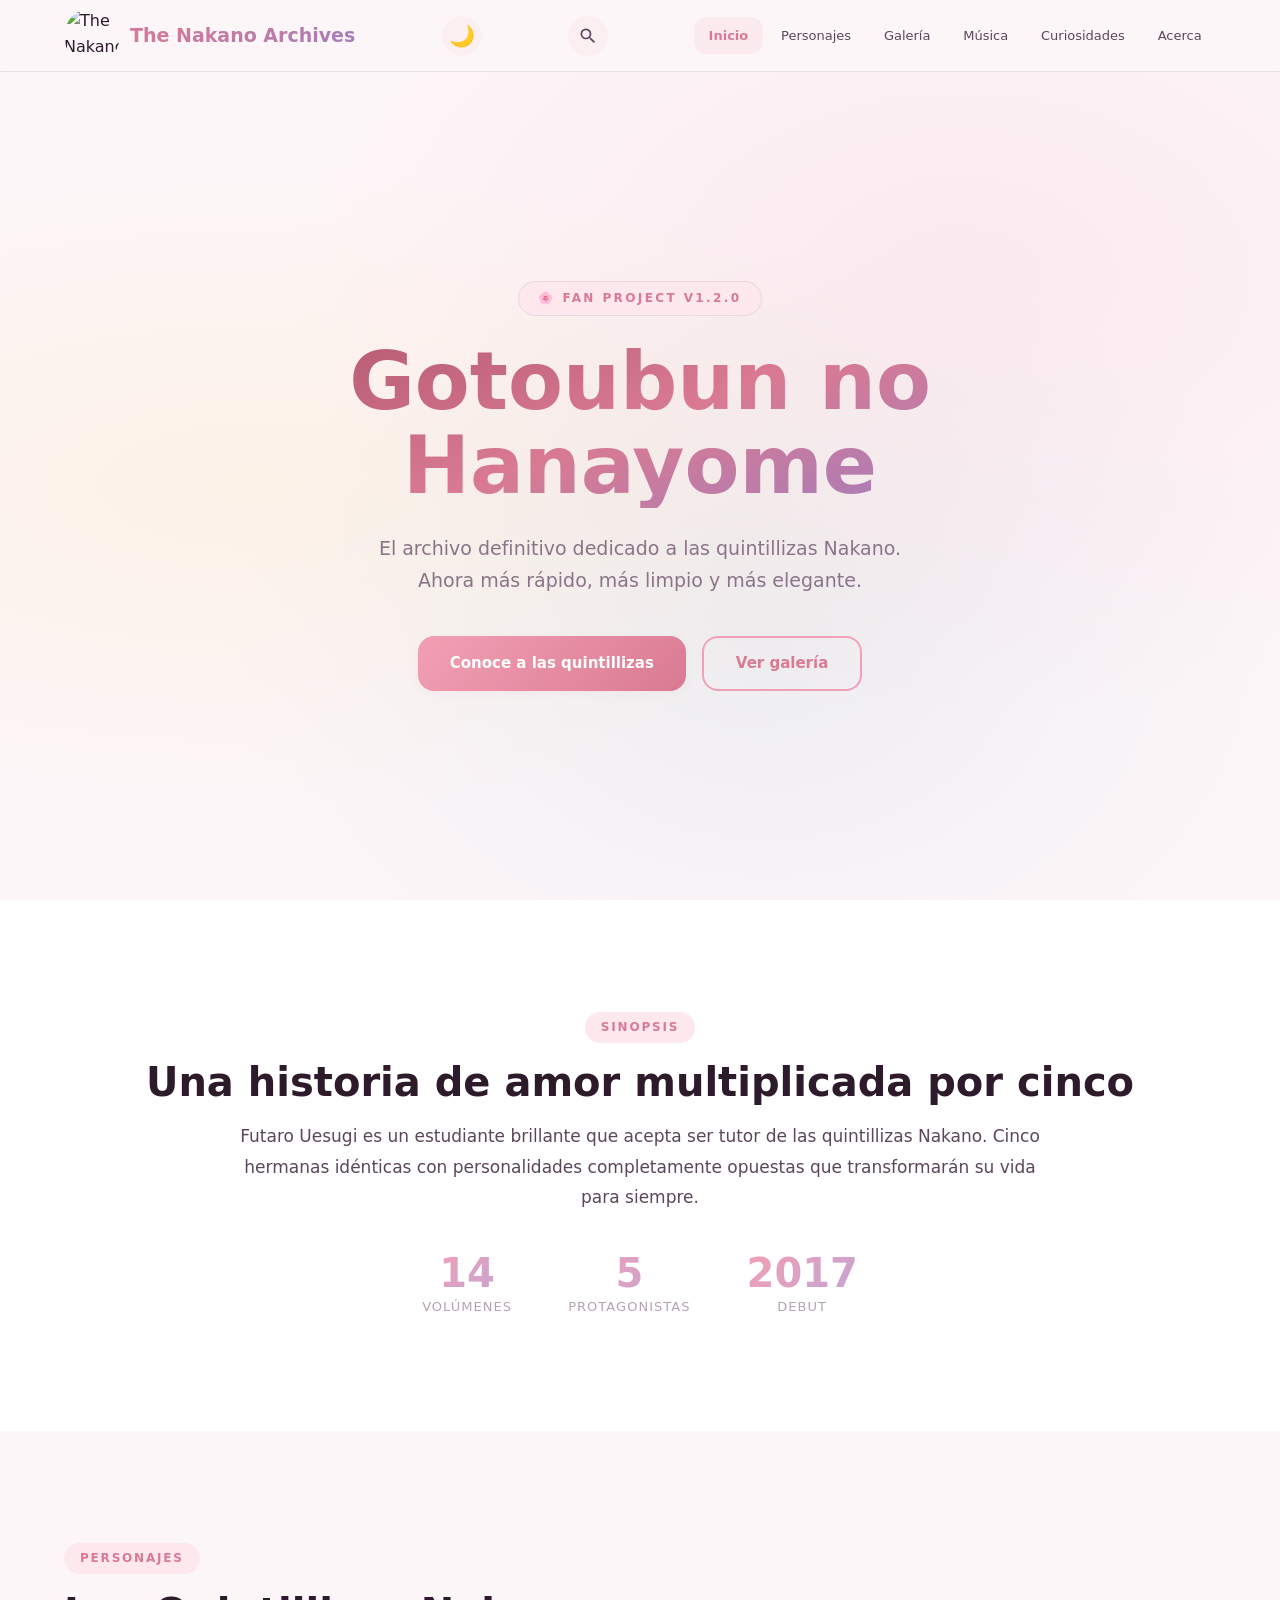
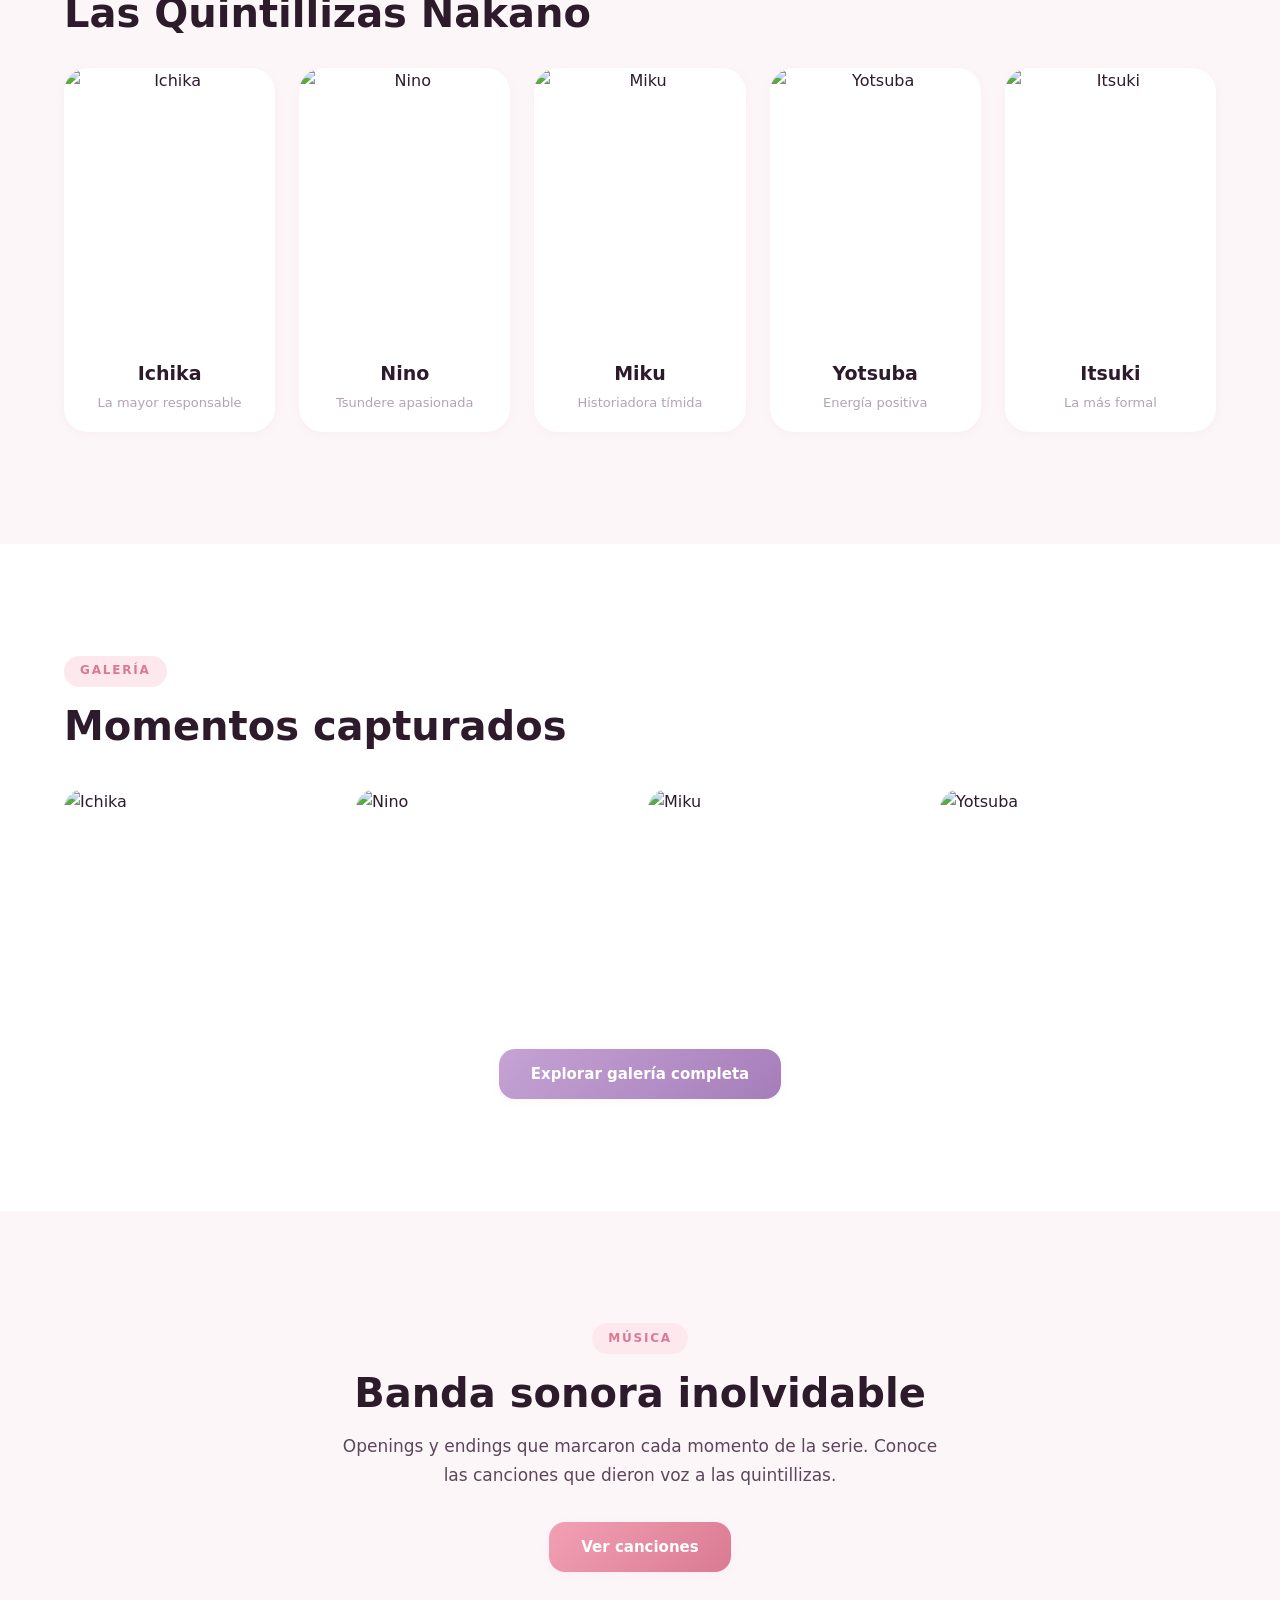
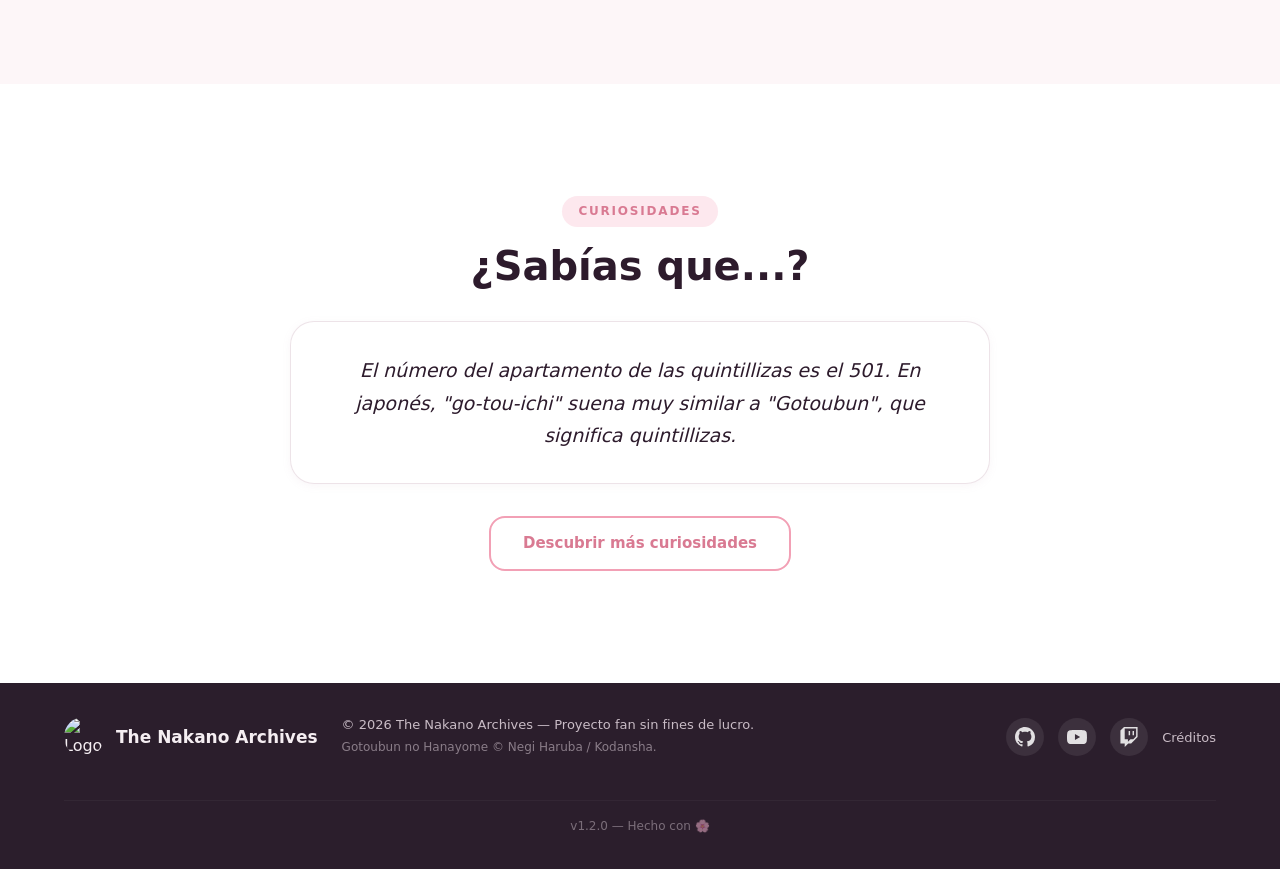
==== commit 12305e64: "Update 1.2.0" ====
--- a/index.html
+++ b/index.html
@@ -3,66 +3,57 @@
 <head>
   <meta charset="UTF-8">
   <meta name="viewport" content="width=device-width, initial-scale=1.0, viewport-fit=cover">
-  <meta name="description" content="The Nakano Archives v1.1.0 - Archivo definitivo de Gotoubun no Hanayome.">
+  <meta name="description" content="The Nakano Archives v1.2.0 - Archivo definitivo de Gotoubun no Hanayome.">
   <meta name="theme-color" content="#f2a0b5">
   <title>The Nakano Archives 🌸 Gotoubun no Hanayome</title>
   <script>
-    (function() {
-      var theme = localStorage.getItem('nakano-theme-preference');
-      if (theme === 'dark') {
-        document.documentElement.classList.add('dark');
-      }
-    })();
+    (function(){var t=localStorage.getItem('nakano-theme');if(t==='dark')document.documentElement.classList.add('dark');})();
   </script>
+  <link rel="icon" type="image/png" sizes="32x32" href="/assets/img/icons/favicon-32x32.png">
   <link rel="icon" type="image/png" sizes="16x16" href="/assets/img/icons/favicon-16x16.png">
-  <link rel="icon" type="image/png" sizes="32x32" href="/assets/img/icons/favicon-32x32.png">
-  <link rel="icon" type="image/png" sizes="48x48" href="/assets/img/icons/favicon-48x48.png">
-  <link rel="icon" type="image/x-icon" href="/favicon.ico">
   <link rel="apple-touch-icon" sizes="180x180" href="/assets/img/icons/apple-touch-icon.png">
-  <link rel="mask-icon" href="/assets/img/icons/favicon-32x32.png" color="#f2a0b5">
   <link rel="manifest" href="/site.webmanifest">
-  <link rel="stylesheet" href="assets/css/variables.css">
-  <link rel="stylesheet" href="assets/css/style.css">
-  <link rel="stylesheet" href="assets/css/header.css">
-  <link rel="stylesheet" href="assets/css/navbar.css">
-  <link rel="stylesheet" href="assets/css/home.css">
-  <link rel="stylesheet" href="assets/css/stats.css">
-  <link rel="stylesheet" href="assets/css/footer.css">
-  <link rel="stylesheet" href="assets/css/animations.css">
+  <link rel="stylesheet" href="assets/css/main.css">
+  <link rel="stylesheet" href="assets/css/pages.css">
   <link rel="stylesheet" href="assets/css/responsive.css">
 </head>
 <body>
-  <header class="main-header">
+  <header class="main-header" id="header">
     <div class="header-container">
       <div class="logo-area">
-        <img src="assets/img/logo/logo.png" alt="The Nakano Archives Logo" class="logo-img" width="48" height="48">
+        <img src="assets/img/logo/logo.png" alt="The Nakano Archives" class="logo-img" width="56" height="56">
         <span class="site-title">The Nakano Archives</span>
       </div>
-      <button class="hamburger-btn" aria-label="Abrir menú de navegación" aria-expanded="false">
+      <button class="theme-toggle-btn" id="themeToggle" aria-label="Cambiar tema">🌙</button>
+      <button class="search-toggle-btn" id="searchToggle" aria-label="Buscar">
+        <svg viewBox="0 0 24 24" width="20" height="20" fill="currentColor"><path d="M15.5 14h-.79l-.28-.27A6.471 6.471 0 0016 9.5 6.5 6.5 0 109.5 16c1.61 0 3.09-.59 4.23-1.57l.27.28v.79l5 4.99L20.49 19l-4.99-5zm-6 0C7.01 14 5 11.99 5 9.5S7.01 5 9.5 5 14 7.01 14 9.5 11.99 14 9.5 14z"/></svg>
+      </button>
+      <button class="hamburger-btn" id="hamburgerBtn" aria-label="Menú" aria-expanded="false">
         <span class="hamburger-line"></span>
         <span class="hamburger-line"></span>
         <span class="hamburger-line"></span>
       </button>
-      <nav class="primary-nav" role="navigation">
+      <nav class="primary-nav" id="primaryNav" role="navigation">
         <ul class="nav-menu">
-          <li class="nav-item"><a href="index.html" class="nav-link active" aria-current="page">Inicio</a></li>
-          <li class="nav-item"><a href="pages/personajes.html" class="nav-link">Personajes</a></li>
-          <li class="nav-item"><a href="pages/galeria.html" class="nav-link">Galería</a></li>
-          <li class="nav-item"><a href="pages/musica.html" class="nav-link">Música</a></li>
-          <li class="nav-item"><a href="pages/curiosidades.html" class="nav-link">Curiosidades</a></li>
-          <li class="nav-item"><a href="pages/acerca.html" class="nav-link">Acerca</a></li>
+          <li><a href="index.html" class="nav-link active" aria-current="page">Inicio</a></li>
+          <li><a href="pages/personajes.html" class="nav-link">Personajes</a></li>
+          <li><a href="pages/galeria.html" class="nav-link">Galería</a></li>
+          <li><a href="pages/musica.html" class="nav-link">Música</a></li>
+          <li><a href="pages/curiosidades.html" class="nav-link">Curiosidades</a></li>
+          <li><a href="pages/acerca.html" class="nav-link">Acerca</a></li>
         </ul>
       </nav>
     </div>
+    <div class="nav-overlay" id="navOverlay"></div>
   </header>
 
   <main>
     <section class="hero-section">
       <div class="hero-background"></div>
       <div class="hero-content">
-        <span class="hero-badge">🌸 Fan Project v1.1.0</span>
+        <span class="hero-badge">🌸 Fan Project v1.2.0</span>
         <h1 class="hero-title">Gotoubun no<br>Hanayome</h1>
-        <p class="hero-description">El archivo definitivo dedicado a las quintillizas Nakano. Ahora con favoritos, buscador global, tema oscuro y más.</p>
+        <p class="hero-description">El archivo definitivo dedicado a las quintillizas Nakano. Ahora más rápido, más limpio y más elegante.</p>
         <div class="hero-actions">
           <a href="pages/personajes.html" class="btn btn-primary">Conoce a las quintillizas</a>
           <a href="pages/galeria.html" class="btn btn-outline">Ver galería</a>
@@ -72,24 +63,13 @@
 
     <section class="sinopsis-section">
       <div class="container">
-        <div class="sinopsis-wrapper">
-          <span class="section-label">Sinopsis</span>
-          <h2 class="section-heading">Una historia de amor multiplicada por cinco</h2>
-          <p class="sinopsis-text">Futaro Uesugi es un estudiante de preparatoria excepcionalmente inteligente, pero su vida familiar es difícil. Todo cambia cuando acepta un trabajo como tutor privado de las quintillizas Nakano: Ichika, Nino, Miku, Yotsuba e Itsuki. Cinco hermanas idénticas físicamente pero con personalidades completamente opuestas. Lo que comienza como un simple empleo se transforma en un viaje de crecimiento personal, romance y autodescubrimiento que cautivó a millones de fans alrededor del mundo.</p>
-          <div class="sinopsis-stats">
-            <div class="stat-item">
-              <span class="stat-number">14</span>
-              <span class="stat-label">Volúmenes</span>
-            </div>
-            <div class="stat-item">
-              <span class="stat-number">5</span>
-              <span class="stat-label">Protagonistas</span>
-            </div>
-            <div class="stat-item">
-              <span class="stat-number">2017</span>
-              <span class="stat-label">Debut</span>
-            </div>
-          </div>
+        <span class="section-label">Sinopsis</span>
+        <h2 class="section-heading">Una historia de amor multiplicada por cinco</h2>
+        <p class="sinopsis-text">Futaro Uesugi es un estudiante brillante que acepta ser tutor de las quintillizas Nakano. Cinco hermanas idénticas con personalidades completamente opuestas que transformarán su vida para siempre.</p>
+        <div class="sinopsis-stats">
+          <div class="stat-item"><span class="stat-number">14</span><span class="stat-label">Volúmenes</span></div>
+          <div class="stat-item"><span class="stat-number">5</span><span class="stat-label">Protagonistas</span></div>
+          <div class="stat-item"><span class="stat-number">2017</span><span class="stat-label">Debut</span></div>
         </div>
       </div>
     </section>
@@ -98,56 +78,26 @@
       <div class="container">
         <span class="section-label">Personajes</span>
         <h2 class="section-heading">Las Quintillizas Nakano</h2>
-        <div class="personajes-grid">
-          <a href="pages/personajes.html#ichika" class="personaje-card" data-character="ichika">
-            <div class="card-image-wrapper">
-              <img src="assets/img/personajes/ichika/main.jpg" alt="Ichika Nakano" class="card-image" loading="lazy">
-              <div class="card-overlay"></div>
-            </div>
-            <div class="card-body">
-              <h3 class="card-name">Ichika</h3>
-              <p class="card-role">La mayor responsable</p>
-            </div>
+        <div class="personajes-preview-grid">
+          <a href="pages/personajes.html#ichika" class="personaje-preview-card">
+            <img src="assets/img/personajes/ichika/main.jpg" alt="Ichika" loading="lazy">
+            <h3>Ichika</h3><span>La mayor responsable</span>
           </a>
-          <a href="pages/personajes.html#nino" class="personaje-card" data-character="nino">
-            <div class="card-image-wrapper">
-              <img src="assets/img/personajes/nino/main.jpg" alt="Nino Nakano" class="card-image" loading="lazy">
-              <div class="card-overlay"></div>
-            </div>
-            <div class="card-body">
-              <h3 class="card-name">Nino</h3>
-              <p class="card-role">Tsundere apasionada</p>
-            </div>
+          <a href="pages/personajes.html#nino" class="personaje-preview-card">
+            <img src="assets/img/personajes/nino/main.jpg" alt="Nino" loading="lazy">
+            <h3>Nino</h3><span>Tsundere apasionada</span>
           </a>
-          <a href="pages/personajes.html#miku" class="personaje-card" data-character="miku">
-            <div class="card-image-wrapper">
-              <img src="assets/img/personajes/miku/main.jpg" alt="Miku Nakano" class="card-image" loading="lazy">
-              <div class="card-overlay"></div>
-            </div>
-            <div class="card-body">
-              <h3 class="card-name">Miku</h3>
-              <p class="card-role">Historiadora tímida</p>
-            </div>
+          <a href="pages/personajes.html#miku" class="personaje-preview-card">
+            <img src="assets/img/personajes/miku/main.jpg" alt="Miku" loading="lazy">
+            <h3>Miku</h3><span>Historiadora tímida</span>
           </a>
-          <a href="pages/personajes.html#yotsuba" class="personaje-card" data-character="yotsuba">
-            <div class="card-image-wrapper">
-              <img src="assets/img/personajes/yotsuba/main.jpg" alt="Yotsuba Nakano" class="card-image" loading="lazy">
-              <div class="card-overlay"></div>
-            </div>
-            <div class="card-body">
-              <h3 class="card-name">Yotsuba</h3>
-              <p class="card-role">Energía positiva</p>
-            </div>
+          <a href="pages/personajes.html#yotsuba" class="personaje-preview-card">
+            <img src="assets/img/personajes/yotsuba/main.jpg" alt="Yotsuba" loading="lazy">
+            <h3>Yotsuba</h3><span>Energía positiva</span>
           </a>
-          <a href="pages/personajes.html#itsuki" class="personaje-card" data-character="itsuki">
-            <div class="card-image-wrapper">
-              <img src="assets/img/personajes/itsuki/main.jpg" alt="Itsuki Nakano" class="card-image" loading="lazy">
-              <div class="card-overlay"></div>
-            </div>
-            <div class="card-body">
-              <h3 class="card-name">Itsuki</h3>
-              <p class="card-role">La más formal</p>
-            </div>
+          <a href="pages/personajes.html#itsuki" class="personaje-preview-card">
+            <img src="assets/img/personajes/itsuki/main.jpg" alt="Itsuki" loading="lazy">
+            <h3>Itsuki</h3><span>La más formal</span>
           </a>
         </div>
       </div>
@@ -158,22 +108,12 @@
         <span class="section-label">Galería</span>
         <h2 class="section-heading">Momentos capturados</h2>
         <div class="galeria-preview-grid">
-          <div class="galeria-preview-item">
-            <img src="assets/img/personajes/ichika/thumb1.jpg" alt="Ichika" loading="lazy">
-          </div>
-          <div class="galeria-preview-item">
-            <img src="assets/img/personajes/nino/thumb1.jpg" alt="Nino" loading="lazy">
-          </div>
-          <div class="galeria-preview-item">
-            <img src="assets/img/personajes/miku/thumb1.jpg" alt="Miku" loading="lazy">
-          </div>
-          <div class="galeria-preview-item">
-            <img src="assets/img/personajes/yotsuba/thumb1.jpg" alt="Yotsuba" loading="lazy">
-          </div>
+          <div class="galeria-preview-item"><img src="assets/img/personajes/ichika/thumb1.jpg" alt="Ichika" loading="lazy"></div>
+          <div class="galeria-preview-item"><img src="assets/img/personajes/nino/thumb1.jpg" alt="Nino" loading="lazy"></div>
+          <div class="galeria-preview-item"><img src="assets/img/personajes/miku/thumb1.jpg" alt="Miku" loading="lazy"></div>
+          <div class="galeria-preview-item"><img src="assets/img/personajes/yotsuba/thumb1.jpg" alt="Yotsuba" loading="lazy"></div>
         </div>
-        <div class="preview-cta">
-          <a href="pages/galeria.html" class="btn btn-secondary">Explorar galería completa</a>
-        </div>
+        <div class="preview-cta"><a href="pages/galeria.html" class="btn btn-secondary">Explorar galería completa</a></div>
       </div>
     </section>
 
@@ -181,10 +121,8 @@
       <div class="container">
         <span class="section-label">Música</span>
         <h2 class="section-heading">Banda sonora inolvidable</h2>
-        <p class="musica-preview-text">Descubre los openings, endings y la banda sonora que dieron vida a cada momento de la serie.</p>
-        <div class="preview-cta">
-          <a href="pages/musica.html" class="btn btn-primary">Ver canciones</a>
-        </div>
+        <p class="musica-preview-text">Openings y endings que marcaron cada momento de la serie. Conoce las canciones que dieron voz a las quintillizas.</p>
+        <div class="preview-cta"><a href="pages/musica.html" class="btn btn-primary">Ver canciones</a></div>
       </div>
     </section>
 
@@ -192,15 +130,8 @@
       <div class="container">
         <span class="section-label">Curiosidades</span>
         <h2 class="section-heading">¿Sabías que...?</h2>
-        <div class="curiosidad-highlight">
-          <div class="curiosidad-icon">🌸</div>
-          <blockquote class="curiosidad-quote">
-            <p>El número del apartamento de las quintillizas es el 501. En japonés, "go-tou-ichi" suena muy similar a "Gotoubun".</p>
-          </blockquote>
-        </div>
-        <div class="preview-cta">
-          <a href="pages/curiosidades.html" class="btn btn-outline">Descubrir más curiosidades</a>
-        </div>
+        <blockquote class="curiosidad-highlight">El número del apartamento de las quintillizas es el 501. En japonés, "go-tou-ichi" suena muy similar a "Gotoubun", que significa quintillizas.</blockquote>
+        <div class="preview-cta"><a href="pages/curiosidades.html" class="btn btn-outline">Descubrir más curiosidades</a></div>
       </div>
     </section>
   </main>
@@ -208,7 +139,7 @@
   <footer class="main-footer">
     <div class="footer-container">
       <div class="footer-brand">
-        <img src="assets/img/logo/logo.png" alt="Logo" class="footer-logo" width="36" height="36">
+        <img src="assets/img/logo/logo.png" alt="Logo" class="footer-logo" width="40" height="40">
         <span class="footer-title">The Nakano Archives</span>
       </div>
       <div class="footer-info">
@@ -217,24 +148,50 @@
       </div>
       <div class="footer-links">
         <a href="https://github.com/PipeLev" target="_blank" rel="noopener noreferrer" class="footer-social-link" aria-label="GitHub">
-          <svg viewBox="0 0 24 24" xmlns="http://www.w3.org/2000/svg"><path d="M12 0C5.37 0 0 5.37 0 12c0 5.31 3.435 9.795 8.205 11.385.6.105.825-.255.825-.57 0-.285-.015-1.23-.015-2.235-3.015.555-3.795-.735-4.035-1.41-.135-.345-.72-1.41-1.23-1.695-.42-.225-1.02-.78-.015-.795.945-.015 1.62.87 1.845 1.23 1.08 1.815 2.805 1.305 3.495.99.105-.78.42-1.305.765-1.605-2.67-.3-5.46-1.335-5.46-5.925 0-1.305.465-2.385 1.23-3.225-.12-.3-.54-1.53.12-3.18 0 0 1.005-.315 3.3 1.23.96-.27 1.98-.405 3-.405s2.04.135 3 .405c2.295-1.56 3.3-1.23 3.3-1.23.66 1.65.24 2.88.12 3.18.765.84 1.23 1.905 1.23 3.225 0 4.605-2.805 5.625-5.475 5.925.435.375.81 1.095.81 2.22 0 1.605-.015 2.895-.015 3.3 0 .315.225.69.825.57A12.02 12.02 0 0024 12c0-6.63-5.37-12-12-12z"/></svg>
+          <svg viewBox="0 0 24 24"><path d="M12 0C5.37 0 0 5.37 0 12c0 5.31 3.435 9.795 8.205 11.385.6.105.825-.255.825-.57 0-.285-.015-1.23-.015-2.235-3.015.555-3.795-.735-4.035-1.41-.135-.345-.72-1.41-1.23-1.695-.42-.225-1.02-.78-.015-.795.945-.015 1.62.87 1.845 1.23 1.08 1.815 2.805 1.305 3.495.99.105-.78.42-1.305.765-1.605-2.67-.3-5.46-1.335-5.46-5.925 0-1.305.465-2.385 1.23-3.225-.12-.3-.54-1.53.12-3.18 0 0 1.005-.315 3.3 1.23.96-.27 1.98-.405 3-.405s2.04.135 3 .405c2.295-1.56 3.3-1.23 3.3-1.23.66 1.65.24 2.88.12 3.18.765.84 1.23 1.905 1.23 3.225 0 4.605-2.805 5.625-5.475 5.925.435.375.81 1.095.81 2.22 0 1.605-.015 2.895-.015 3.3 0 .315.225.69.825.57A12.02 12.02 0 0024 12c0-6.63-5.37-12-12-12z"/></svg>
         </a>
         <a href="https://www.youtube.com/@pipelev" target="_blank" rel="noopener noreferrer" class="footer-social-link" aria-label="YouTube">
-          <svg viewBox="0 0 24 24" xmlns="http://www.w3.org/2000/svg"><path d="M23.498 6.186a3.016 3.016 0 00-2.122-2.136C19.505 3.545 12 3.545 12 3.545s-7.505 0-9.377.505A3.017 3.017 0 00.502 6.186C0 8.07 0 12 0 12s0 3.93.502 5.814a3.016 3.016 0 002.122 2.136c1.871.505 9.376.505 9.376.505s7.505 0 9.377-.505a3.015 3.015 0 002.122-2.136C24 15.93 24 12 24 12s0-3.93-.502-5.814zM9.545 15.568V8.432L15.818 12l-6.273 3.568z"/></svg>
+          <svg viewBox="0 0 24 24"><path d="M23.498 6.186a3.016 3.016 0 00-2.122-2.136C19.505 3.545 12 3.545 12 3.545s-7.505 0-9.377.505A3.017 3.017 0 00.502 6.186C0 8.07 0 12 0 12s0 3.93.502 5.814a3.016 3.016 0 002.122 2.136c1.871.505 9.376.505 9.376.505s7.505 0 9.377-.505a3.015 3.015 0 002.122-2.136C24 15.93 24 12 24 12s0-3.93-.502-5.814zM9.545 15.568V8.432L15.818 12l-6.273 3.568z"/></svg>
         </a>
         <a href="https://www.twitch.tv/pipelev" target="_blank" rel="noopener noreferrer" class="footer-social-link" aria-label="Twitch">
-          <svg viewBox="0 0 24 24" xmlns="http://www.w3.org/2000/svg"><path d="M11.571 4.714h1.715v5.143H11.57zm4.715 0H18v5.143h-1.714zM6 0L1.714 4.286v15.428h5.143V24l4.286-4.286h3.428L22.286 12V0zm14.571 11.143l-3.428 3.428h-3.429l-3 3v-3H6.857V1.714h13.714z"/></svg>
+          <svg viewBox="0 0 24 24"><path d="M11.571 4.714h1.715v5.143H11.57zm4.715 0H18v5.143h-1.714zM6 0L1.714 4.286v15.428h5.143V24l4.286-4.286h3.428L22.286 12V0zm14.571 11.143l-3.428 3.428h-3.429l-3 3v-3H6.857V1.714h13.714z"/></svg>
         </a>
         <a href="pages/acerca.html" class="footer-page-link">Créditos</a>
       </div>
-      <p class="footer-version">v1.1.0 — Hecho con 🌸</p>
+      <p class="footer-version">v1.2.0 — Hecho con 🌸</p>
     </div>
   </footer>
 
-  <script src="assets/js/main.js" type="module"></script>
-  <script src="assets/js/navigation.js" type="module"></script>
-  <script src="assets/js/theme.js" type="module"></script>
-  <script src="assets/js/scroll.js" type="module"></script>
-  <script src="assets/js/animations.js" type="module"></script>
+  <div class="search-overlay" id="searchOverlay">
+    <div class="search-modal">
+      <div class="search-header">
+        <input type="text" class="search-global-input" id="searchGlobalInput" placeholder="Buscar personajes, canciones, imágenes...">
+        <button class="search-close-btn" id="searchCloseBtn" aria-label="Cerrar">&times;</button>
+      </div>
+      <div class="search-results" id="searchResults">
+        <p class="search-hint">Escribe al menos 2 caracteres para buscar...</p>
+      </div>
+    </div>
+  </div>
+
+  <div class="professional-lightbox" id="professionalLightbox" aria-hidden="true">
+    <div class="lightbox-backdrop"></div>
+    <button class="lightbox-close" aria-label="Cerrar">&times;</button>
+    <button class="lightbox-prev" aria-label="Anterior">&#10094;</button>
+    <button class="lightbox-next" aria-label="Siguiente">&#10095;</button>
+    <div class="lightbox-zoom-controls">
+      <button class="lightbox-zoom-in" aria-label="Acercar">+</button>
+      <button class="lightbox-zoom-out" aria-label="Alejar">−</button>
+      <button class="lightbox-zoom-reset" aria-label="Restablecer">1:1</button>
+    </div>
+    <div class="lightbox-image-container">
+      <img src="" alt="" class="lightbox-main-image" id="lightboxMainImage">
+    </div>
+    <div class="lightbox-counter"><span id="lightboxCurrent">1</span> / <span id="lightboxTotal">1</span></div>
+  </div>
+
+  <button class="scroll-top-btn" id="scrollTopBtn" aria-label="Volver arriba">↑</button>
+
+  <script src="assets/js/app.js" type="module"></script>
 </body>
 </html>
--- a/assets/css/main.css
+++ b/assets/css/main.css
@@ -0,0 +1,237 @@
+/* ============================================================
+   THE NAKANO ARCHIVES v1.2.0 — main.css
+   Variables, reset, tipografía, header, navbar, footer,
+   botones, utilidades, buscador, lightbox, animaciones
+   ============================================================ */
+
+/* ---------- VARIABLES ---------- */
+:root {
+  --color-primary: #f2a0b5;
+  --color-primary-dark: #d97a92;
+  --color-primary-darker: #b85d73;
+  --color-primary-lighter: #fde8ee;
+  --color-secondary: #c5a3d4;
+  --color-secondary-dark: #a67dba;
+
+  --bg-body: #fdf6f8;
+  --bg-surface: #ffffff;
+  --bg-glass: rgba(255,255,255,0.35);
+  --bg-glass-strong: rgba(255,255,255,0.55);
+  --bg-footer: #2b1e2c;
+
+  --text-primary: #2d1b2c;
+  --text-secondary: #5c465a;
+  --text-tertiary: #8a7588;
+  --text-muted: #b5a2b2;
+  --text-on-dark: #f5eef2;
+  --text-on-dark-secondary: #c9bcc6;
+  --text-white: #ffffff;
+
+  --border-light: rgba(220,200,210,0.5);
+  --border-medium: rgba(200,180,190,0.6);
+
+  --shadow-xs: 0 1px 3px rgba(180,140,160,0.06);
+  --shadow-sm: 0 2px 8px rgba(180,140,160,0.08);
+  --shadow-md: 0 4px 16px rgba(180,140,160,0.1);
+  --shadow-lg: 0 8px 30px rgba(180,140,160,0.14);
+  --shadow-xl: 0 12px 40px rgba(180,140,160,0.18);
+  --shadow-card-hover: 0 16px 48px rgba(180,140,160,0.2);
+
+  --header-bg: rgba(253,246,248,0.82);
+  --header-bg-scrolled: rgba(253,246,248,0.95);
+  --header-border: rgba(220,200,210,0.5);
+  --header-shadow: 0 4px 16px rgba(180,140,160,0.1);
+  --header-hamburger: #2d1b2c;
+
+  --nav-text: #5c465a;
+  --nav-text-hover: #d97a92;
+  --nav-hover-bg: rgba(242,160,181,0.08);
+  --nav-active-text: #d97a92;
+  --nav-active-bg: rgba(242,160,181,0.14);
+  --nav-mobile-bg: rgba(253,246,248,0.98);
+
+  --overlay-dark: rgba(45,27,44,0.7);
+  --overlay-darker: rgba(20,10,20,0.85);
+
+  --font-base: 'Segoe UI','Noto Sans',system-ui,-apple-system,sans-serif;
+  --font-heading: 'Segoe UI','Noto Sans',system-ui,-apple-system,sans-serif;
+
+  --radius-sm: 0.5rem; --radius-md: 0.75rem; --radius-lg: 1rem;
+  --radius-xl: 1.25rem; --radius-2xl: 1.5rem; --radius-full: 9999px;
+
+  --transition-fast: 0.15s ease;
+  --transition-base: 0.25s ease;
+  --transition-slow: 0.4s ease;
+  --transition-bounce: 0.5s cubic-bezier(0.68,-0.55,0.265,1.55);
+
+  --z-header: 1000; --z-overlay: 1500; --z-modal: 2000;
+  --z-lightbox: 3000; --z-tooltip: 5000;
+
+  --header-height: 72px;
+  --container-max: 1200px;
+  --container-padding: 1.5rem;
+  --glass-blur: blur(14px);
+}
+
+html.dark {
+  --bg-body: #1a1219; --bg-surface: #261f25;
+  --bg-glass: rgba(38,31,37,0.7); --bg-glass-strong: rgba(38,31,37,0.85);
+  --text-primary: #f0e6ed; --text-secondary: #c9bcc6;
+  --text-tertiary: #a895a4; --text-muted: #7a6b77;
+  --border-light: rgba(255,255,255,0.08); --border-medium: rgba(255,255,255,0.12);
+  --shadow-xs: 0 1px 3px rgba(0,0,0,0.2); --shadow-sm: 0 2px 8px rgba(0,0,0,0.3);
+  --shadow-md: 0 4px 16px rgba(0,0,0,0.4); --shadow-lg: 0 8px 30px rgba(0,0,0,0.5);
+  --shadow-xl: 0 12px 40px rgba(0,0,0,0.6); --shadow-card-hover: 0 16px 48px rgba(0,0,0,0.5);
+  --header-bg: rgba(26,18,25,0.85); --header-bg-scrolled: rgba(26,18,25,0.95);
+  --header-border: rgba(255,255,255,0.06); --header-shadow: 0 4px 20px rgba(0,0,0,0.4);
+  --header-hamburger: #d4c8d2;
+  --nav-text: #d4c8d2; --nav-text-hover: #f2a0b5;
+  --nav-hover-bg: rgba(242,160,181,0.12); --nav-active-text: #f2a0b5;
+  --nav-active-bg: rgba(242,160,181,0.18); --nav-mobile-bg: rgba(26,18,25,0.98);
+  --overlay-dark: rgba(0,0,0,0.75); --overlay-darker: rgba(0,0,0,0.9);
+  --color-primary-lighter: rgba(242,160,181,0.12);
+}
+
+/* ---------- RESET ---------- */
+*,*::before,*::after{box-sizing:border-box;margin:0;padding:0}
+html{scroll-behavior:smooth;font-size:16px;-webkit-font-smoothing:antialiased}
+body{font-family:var(--font-base);background:var(--bg-body);color:var(--text-primary);line-height:1.65;min-height:100vh;display:flex;flex-direction:column;overflow-x:hidden;transition:background var(--transition-slow),color var(--transition-slow)}
+img{max-width:100%;height:auto;display:block}
+a{color:inherit;text-decoration:none;transition:color var(--transition-fast)}
+a:hover{color:var(--color-primary-dark)}
+ul,ol{list-style:none}
+button{cursor:pointer;font-family:inherit;border:none;background:none;font-size:inherit;color:inherit}
+h1,h2,h3,h4{font-family:var(--font-heading);line-height:1.25;color:var(--text-primary)}
+h1{font-size:2.5rem;font-weight:700;margin-bottom:1rem}
+h2{font-size:2rem;font-weight:650;margin-bottom:0.75rem}
+h3{font-size:1.5rem;font-weight:600;margin-bottom:0.5rem}
+p{margin-bottom:1rem;color:var(--text-secondary)}
+p:last-child{margin-bottom:0}
+
+/* ---------- CONTENEDOR ---------- */
+.container{width:100%;max-width:var(--container-max);margin:0 auto;padding:0 var(--container-padding)}
+main{flex:1;padding-top:var(--header-height)}
+
+/* ---------- BOTONES ---------- */
+.btn{display:inline-flex;align-items:center;justify-content:center;gap:0.5rem;padding:0.8rem 2rem;border-radius:var(--radius-lg);font-weight:600;font-size:0.9375rem;transition:all var(--transition-base);position:relative;overflow:hidden;cursor:pointer}
+.btn:active{transform:scale(0.97)}
+.btn-primary{background:linear-gradient(135deg,var(--color-primary),var(--color-primary-dark));color:var(--text-white);box-shadow:var(--shadow-sm)}
+.btn-primary:hover{box-shadow:var(--shadow-lg);transform:translateY(-2px);color:var(--text-white)}
+.btn-secondary{background:linear-gradient(135deg,var(--color-secondary),var(--color-secondary-dark));color:var(--text-white);box-shadow:var(--shadow-sm)}
+.btn-secondary:hover{box-shadow:var(--shadow-lg);transform:translateY(-2px);color:var(--text-white)}
+.btn-outline{background:transparent;border:2px solid var(--color-primary);color:var(--color-primary-dark)}
+.btn-outline:hover{background:var(--color-primary);color:var(--text-white);transform:translateY(-2px)}
+.btn-sm{padding:0.5rem 1.25rem;font-size:0.8125rem}
+
+/* ---------- HEADER ---------- */
+.main-header{position:fixed;top:0;left:0;right:0;z-index:var(--z-header);height:var(--header-height);background:var(--header-bg);backdrop-filter:var(--glass-blur);-webkit-backdrop-filter:var(--glass-blur);border-bottom:1px solid var(--header-border);transition:all var(--transition-base)}
+.main-header.scrolled{background:var(--header-bg-scrolled);box-shadow:var(--header-shadow)}
+.header-container{max-width:var(--container-max);margin:0 auto;padding:0 var(--container-padding);display:flex;align-items:center;justify-content:space-between;height:100%;gap:0.5rem}
+
+.logo-area{display:flex;align-items:center;gap:10px;flex-shrink:0}
+.logo-img{width:56px;height:56px;border-radius:50%;object-fit:cover;border:none;background:none;box-shadow:none;transition:transform var(--transition-bounce)}
+.logo-area:hover .logo-img{transform:scale(1.05)}
+.site-title{font-family:var(--font-heading);font-size:1.1875rem;font-weight:700;background:linear-gradient(135deg,var(--color-primary-dark),var(--color-secondary-dark));-webkit-background-clip:text;-webkit-text-fill-color:transparent;background-clip:text;white-space:nowrap}
+html.dark .site-title{background:linear-gradient(135deg,#f2a0b5,#c5a3d4);-webkit-background-clip:text;-webkit-text-fill-color:transparent;background-clip:text}
+
+/* ---------- TOGGLE BUTTONS ---------- */
+.theme-toggle-btn,.search-toggle-btn{display:flex;align-items:center;justify-content:center;width:40px;height:40px;border-radius:50%;background:var(--nav-hover-bg);font-size:1.3rem;cursor:pointer;transition:all var(--transition-base);border:2px solid transparent;flex-shrink:0}
+.theme-toggle-btn:hover,.search-toggle-btn:hover{background:var(--nav-active-bg);transform:scale(1.1);border-color:var(--color-primary)}
+.search-toggle-btn{color:var(--nav-text);font-size:1.3rem}
+
+/* ---------- HAMBURGUESA ---------- */
+.hamburger-btn{display:none;flex-direction:column;gap:5px;padding:0.5rem;z-index:calc(var(--z-header)+1);width:40px;height:40px;align-items:center;justify-content:center;border-radius:var(--radius-sm);transition:background var(--transition-fast)}
+.hamburger-btn:hover{background:var(--nav-hover-bg)}
+.hamburger-line{display:block;width:24px;height:2.5px;background:var(--header-hamburger);border-radius:var(--radius-full);transition:all var(--transition-base)}
+.hamburger-btn.active .hamburger-line:nth-child(1){transform:translateY(7.5px) rotate(45deg)}
+.hamburger-btn.active .hamburger-line:nth-child(2){opacity:0;transform:scaleX(0)}
+.hamburger-btn.active .hamburger-line:nth-child(3){transform:translateY(-7.5px) rotate(-45deg)}
+
+/* ---------- NAVBAR ---------- */
+.primary-nav{display:flex;align-items:center}
+.nav-menu{display:flex;gap:0.25rem;flex-wrap:wrap;justify-content:flex-end}
+.nav-link{display:block;padding:0.5rem 0.9rem;border-radius:var(--radius-md);font-size:0.8125rem;font-weight:500;color:var(--nav-text);background:transparent;transition:all var(--transition-fast);white-space:nowrap}
+.nav-link:hover{color:var(--nav-text-hover);background:var(--nav-hover-bg)}
+.nav-link.active{color:var(--nav-active-text);background:var(--nav-active-bg);font-weight:600}
+.nav-overlay{display:none;position:fixed;inset:0;background:rgba(0,0,0,0.5);z-index:calc(var(--z-header)-1);opacity:0;transition:opacity var(--transition-base);pointer-events:none}
+.nav-overlay.visible{display:block;opacity:1;pointer-events:auto}
+
+/* ---------- SEARCH ---------- */
+.search-overlay{display:none;position:fixed;inset:0;background:var(--overlay-darker);backdrop-filter:blur(10px);z-index:var(--z-modal);align-items:flex-start;justify-content:center;padding-top:15vh}
+.search-overlay.active{display:flex}
+.search-modal{width:100%;max-width:600px;background:var(--bg-surface);border-radius:var(--radius-2xl);overflow:hidden;box-shadow:var(--shadow-xl);max-height:70vh;display:flex;flex-direction:column;animation:modalIn 0.3s ease-out}
+.search-header{display:flex;align-items:center;padding:1.5rem;border-bottom:1px solid var(--border-light);gap:1rem}
+.search-global-input{flex:1;border:none;outline:none;font-size:1.1875rem;font-family:inherit;color:var(--text-primary);background:transparent;padding:0.5rem 0}
+.search-global-input::placeholder{color:var(--text-muted)}
+.search-close-btn{width:36px;height:36px;border-radius:50%;background:var(--bg-body);font-size:1.5rem;display:flex;align-items:center;justify-content:center;cursor:pointer;transition:all var(--transition-fast);flex-shrink:0;color:var(--text-primary)}
+.search-results{padding:1rem;overflow-y:auto;flex:1}
+.search-hint,.search-no-results{text-align:center;padding:2rem;color:var(--text-muted)}
+.search-result-item{display:flex;align-items:center;gap:1rem;padding:0.75rem;border-radius:var(--radius-lg);cursor:pointer;transition:background var(--transition-fast)}
+.search-result-item:hover{background:var(--bg-body)}
+.search-result-img{width:48px;height:48px;border-radius:var(--radius-md);object-fit:cover;flex-shrink:0}
+.search-result-name{font-size:0.8125rem;font-weight:600;white-space:nowrap;overflow:hidden;text-overflow:ellipsis}
+.search-result-desc{font-size:0.75rem;color:var(--text-tertiary)}
+
+/* ---------- LIGHTBOX ---------- */
+.professional-lightbox{display:none;position:fixed;inset:0;z-index:var(--z-lightbox)}
+.professional-lightbox.active{display:block}
+.lightbox-backdrop{position:absolute;inset:0;background:rgba(0,0,0,0.95);cursor:pointer}
+.lightbox-close,.lightbox-prev,.lightbox-next{position:absolute;width:50px;height:50px;border-radius:50%;background:rgba(255,255,255,0.1);color:#fff;display:flex;align-items:center;justify-content:center;cursor:pointer;z-index:10;transition:all var(--transition-fast);border:1px solid rgba(255,255,255,0.15);font-size:1.5rem}
+.lightbox-close{top:1.5rem;right:1.5rem;font-size:2rem}
+.lightbox-prev{top:50%;left:1.5rem;transform:translateY(-50%)}
+.lightbox-next{top:50%;right:1.5rem;transform:translateY(-50%)}
+.lightbox-close:hover,.lightbox-prev:hover,.lightbox-next:hover{background:rgba(255,255,255,0.25);transform:scale(1.1)}
+.lightbox-prev:hover,.lightbox-next:hover{transform:translateY(-50%) scale(1.1)}
+.lightbox-zoom-controls{position:absolute;bottom:2rem;left:50%;transform:translateX(-50%);display:flex;gap:0.5rem;z-index:10}
+.lightbox-zoom-controls button{width:40px;height:40px;border-radius:50%;background:rgba(255,255,255,0.1);color:#fff;font-size:1.2rem;display:flex;align-items:center;justify-content:center;cursor:pointer;transition:all var(--transition-fast);border:1px solid rgba(255,255,255,0.1)}
+.lightbox-zoom-controls button:hover{background:rgba(255,255,255,0.25)}
+.lightbox-image-container{position:absolute;inset:60px;display:flex;align-items:center;justify-content:center;overflow:hidden}
+.lightbox-main-image{max-width:90%;max-height:85vh;object-fit:contain;transition:transform 0.3s ease;cursor:grab;user-select:none}
+.lightbox-counter{position:absolute;top:1.5rem;left:50%;transform:translateX(-50%);color:rgba(255,255,255,0.7);font-size:0.8125rem;font-weight:500;z-index:10}
+
+/* ---------- SCROLL TOP ---------- */
+.scroll-top-btn{position:fixed;bottom:2rem;right:2rem;width:46px;height:46px;border-radius:50%;background:linear-gradient(135deg,var(--color-primary),var(--color-primary-dark));color:#fff;font-size:1.3rem;display:flex;align-items:center;justify-content:center;cursor:pointer;z-index:var(--z-header);box-shadow:var(--shadow-md);transition:all var(--transition-base);opacity:0;transform:translateY(20px);pointer-events:none}
+.scroll-top-btn.visible{opacity:1;transform:translateY(0);pointer-events:auto}
+.scroll-top-btn:hover{transform:translateY(-3px);box-shadow:var(--shadow-lg)}
+
+/* ---------- FOOTER ---------- */
+.main-footer{background:var(--bg-footer);color:var(--text-on-dark);padding:2rem 0;margin-top:auto}
+.footer-container{max-width:var(--container-max);margin:0 auto;padding:0 var(--container-padding);display:flex;align-items:center;justify-content:space-between;gap:1.5rem;flex-wrap:wrap}
+.footer-brand{display:flex;align-items:center;gap:12px;flex-shrink:0}
+.footer-logo{width:40px;height:40px;border-radius:50%;object-fit:contain;border:none;background:none;box-shadow:none;opacity:1;transition:transform var(--transition-bounce)}
+.footer-brand:hover .footer-logo{transform:scale(1.05)}
+.footer-title{font-weight:700;font-size:1.0625rem;color:var(--text-on-dark);white-space:nowrap}
+.footer-info{flex:1;min-width:200px}
+.footer-info p{font-size:0.8125rem;color:var(--text-on-dark-secondary);margin-bottom:4px;line-height:1.5}
+.footer-disclaimer{font-size:0.75rem!important;opacity:0.6}
+.footer-links{display:flex;align-items:center;gap:14px;flex-shrink:0}
+.footer-social-link{display:flex;align-items:center;justify-content:center;width:38px;height:38px;border-radius:50%;background:rgba(255,255,255,0.08);transition:transform 0.3s ease,background 0.3s ease}
+.footer-social-link:hover{background:rgba(255,255,255,0.16);transform:scale(1.08)}
+.footer-social-link svg{width:20px;height:20px;fill:rgba(255,255,255,0.85)}
+.footer-social-link:hover svg{fill:#fff}
+.footer-page-link{font-size:0.8125rem;font-weight:500;color:var(--text-on-dark-secondary);transition:color 0.3s ease,transform 0.3s ease;white-space:nowrap}
+.footer-page-link:hover{color:var(--color-primary);transform:scale(1.05)}
+.footer-version{width:100%;text-align:center;margin-top:1rem;padding-top:1rem;border-top:1px solid rgba(255,255,255,0.08);font-size:0.75rem;color:var(--text-on-dark-secondary);opacity:0.5}
+
+/* ---------- ANIMACIONES ---------- */
+@keyframes fadeInUp{from{opacity:0;transform:translateY(35px)}to{opacity:1;transform:translateY(0)}}
+@keyframes fadeIn{from{opacity:0}to{opacity:1}}
+@keyframes modalIn{from{opacity:0;transform:scale(0.9) translateY(-20px)}to{opacity:1;transform:scale(1) translateY(0)}}
+@keyframes sakuraFall{0%{transform:translateY(-10vh) rotate(0deg);opacity:1}100%{transform:translateY(110vh) rotate(720deg);opacity:0}}
+@keyframes float{0%,100%{transform:translateY(0)}50%{transform:translateY(-10px)}}
+.reveal{opacity:0;transform:translateY(30px);transition:opacity 0.6s ease-out,transform 0.6s ease-out}
+.reveal.visible{opacity:1;transform:translateY(0)}
+
+/* ---------- SCROLLBAR ---------- */
+::-webkit-scrollbar{width:8px}
+::-webkit-scrollbar-track{background:var(--bg-body)}
+::-webkit-scrollbar-thumb{background:var(--color-primary);border-radius:var(--radius-full)}
+::-webkit-scrollbar-thumb:hover{background:var(--color-primary-dark)}
+
+/* ---------- UTILIDADES ---------- */
+.section-label{display:inline-block;font-size:0.75rem;font-weight:700;text-transform:uppercase;letter-spacing:0.15em;color:var(--color-primary-dark);background:var(--color-primary-lighter);padding:0.35rem 1rem;border-radius:var(--radius-full);margin-bottom:1rem}
+.section-heading{font-size:2.5rem;font-weight:700;margin-bottom:1rem;line-height:1.15;color:var(--text-primary)}
+.text-center{text-align:center}
+.sr-only{position:absolute;width:1px;height:1px;padding:0;margin:-1px;overflow:hidden;clip:rect(0,0,0,0);white-space:nowrap;border:0}
+::selection{background:var(--color-primary-lighter);color:var(--color-primary-darker)}
+.sakura-petal{position:fixed;top:-10vh;z-index:var(--z-tooltip);pointer-events:none;font-size:1.5rem;animation:sakuraFall linear forwards}
--- a/assets/css/pages.css
+++ b/assets/css/pages.css
@@ -0,0 +1,165 @@
+/* ============================================================
+   THE NAKANO ARCHIVES v1.2.0 — pages.css
+   Estilos específicos de página: home, personajes, galería,
+   música, curiosidades, acerca, 404, stats, favoritos
+   ============================================================ */
+
+/* ---------- HERO ---------- */
+.hero-section{position:relative;min-height:92vh;display:flex;align-items:center;justify-content:center;overflow:hidden;background:var(--bg-body)}
+.hero-background{position:absolute;inset:0;background:radial-gradient(ellipse at 20% 50%,rgba(247,208,107,0.12) 0%,transparent 55%),radial-gradient(ellipse at 75% 25%,rgba(232,125,160,0.1) 0%,transparent 50%),radial-gradient(ellipse at 60% 70%,rgba(107,165,196,0.1) 0%,transparent 50%);animation:float 20s ease-in-out infinite}
+.hero-content{position:relative;z-index:2;text-align:center;max-width:750px;padding:2rem;animation:fadeInUp 0.9s ease-out}
+.hero-badge{display:inline-block;font-size:0.75rem;font-weight:700;text-transform:uppercase;letter-spacing:0.2em;color:var(--color-primary-dark);background:var(--color-primary-lighter);backdrop-filter:blur(4px);padding:0.4rem 1.2rem;border-radius:var(--radius-full);margin-bottom:1.5rem;border:1px solid var(--border-light)}
+.hero-title{font-size:clamp(2.8rem,7vw,5rem);font-weight:800;line-height:1.05;margin-bottom:1.5rem;background:linear-gradient(160deg,var(--color-primary-darker),var(--color-primary-dark),var(--color-secondary-dark));-webkit-background-clip:text;-webkit-text-fill-color:transparent;background-clip:text}
+.hero-description{font-size:1.1875rem;color:var(--text-tertiary);line-height:1.7;margin-bottom:2.5rem;max-width:550px;margin-left:auto;margin-right:auto}
+.hero-actions{display:flex;gap:1rem;justify-content:center;flex-wrap:wrap}
+
+/* ---------- SINOPSIS ---------- */
+.sinopsis-section{padding:7rem 0;background:var(--bg-surface);text-align:center}
+.sinopsis-text{max-width:800px;margin:0 auto 2.5rem;font-size:1.0625rem;line-height:1.8;color:var(--text-secondary)}
+.sinopsis-stats{display:flex;justify-content:center;gap:3.5rem;flex-wrap:wrap}
+.stat-number{display:block;font-size:2.5rem;font-weight:800;background:linear-gradient(135deg,var(--color-primary),var(--color-secondary));-webkit-background-clip:text;-webkit-text-fill-color:transparent;background-clip:text;line-height:1}
+.stat-label{font-size:0.8125rem;color:var(--text-muted);font-weight:500;text-transform:uppercase;letter-spacing:0.08em}
+
+/* ---------- PREVIEWS ---------- */
+.personajes-preview-section{padding:7rem 0;background:var(--bg-body)}
+.personajes-preview-grid{display:grid;grid-template-columns:repeat(auto-fit,minmax(180px,1fr));gap:1.5rem;margin-top:2rem}
+.personaje-preview-card{background:var(--bg-surface);border-radius:var(--radius-2xl);overflow:hidden;box-shadow:var(--shadow-sm);transition:all var(--transition-base);text-align:center;padding-bottom:1rem;cursor:pointer;text-decoration:none;color:inherit;display:block}
+.personaje-preview-card:hover{transform:translateY(-8px);box-shadow:var(--shadow-card-hover)}
+.personaje-preview-card img{width:100%;aspect-ratio:3/4;object-fit:cover;transition:transform 0.6s ease}
+.personaje-preview-card:hover img{transform:scale(1.08)}
+.personaje-preview-card h3{font-size:1.1875rem;font-weight:700;margin:0.75rem 0 0.25rem}
+.personaje-preview-card span{font-size:0.8125rem;color:var(--text-muted)}
+
+.galeria-preview-section{padding:7rem 0;background:var(--bg-surface)}
+.galeria-preview-grid{display:grid;grid-template-columns:repeat(4,1fr);gap:1rem;margin:2.5rem 0}
+.galeria-preview-item{border-radius:var(--radius-xl);overflow:hidden;cursor:pointer;transition:all var(--transition-base)}
+.galeria-preview-item:hover{transform:scale(1.03);box-shadow:var(--shadow-lg)}
+.galeria-preview-item img{width:100%;height:220px;object-fit:cover;transition:transform 0.6s ease}
+.galeria-preview-item:hover img{transform:scale(1.1)}
+
+.musica-preview-section{padding:7rem 0;background:var(--bg-body);text-align:center}
+.musica-preview-text{max-width:600px;margin:0 auto 2rem;font-size:1.0625rem;color:var(--text-secondary);line-height:1.7}
+
+.curiosidades-preview-section{padding:7rem 0;background:var(--bg-surface);text-align:center}
+.curiosidad-highlight{max-width:700px;margin:2rem auto;padding:2rem;background:var(--bg-glass);backdrop-filter:var(--glass-blur);border:1px solid var(--border-light);border-radius:var(--radius-2xl);box-shadow:var(--shadow-sm);font-size:1.1875rem;font-style:italic;color:var(--text-primary);line-height:1.7}
+.preview-cta{text-align:center;margin-top:2rem}
+
+/* ---------- PERSONAJES ---------- */
+.personajes-page-section{padding:5rem 0 7rem}
+.page-header{text-align:center;margin-bottom:5rem;padding-top:3rem}
+.page-description{font-size:1.1875rem;color:var(--text-tertiary);max-width:600px;margin:0 auto}
+.personaje-profile{display:grid;grid-template-columns:1fr 1.2fr;gap:3rem;margin-bottom:5rem;background:var(--bg-surface);border-radius:var(--radius-3xl);overflow:hidden;box-shadow:var(--shadow-sm);transition:box-shadow var(--transition-base)}
+.personaje-profile:hover{box-shadow:var(--shadow-lg)}
+.personaje-profile.reverse{grid-template-columns:1.2fr 1fr}
+.personaje-profile.reverse .profile-image-area{order:2}
+.personaje-profile.reverse .profile-info-area{order:1}
+.profile-image-area{position:relative;overflow:hidden;min-height:450px}
+.profile-main-image{width:100%;height:100%;object-fit:cover;transition:transform 0.6s ease}
+.personaje-profile:hover .profile-main-image{transform:scale(1.04)}
+.gallery-trigger-btn{position:absolute;bottom:1.5rem;left:50%;transform:translateX(-50%);background:rgba(0,0,0,0.75);backdrop-filter:blur(8px);color:#fff;padding:0.65rem 1.5rem;border-radius:var(--radius-full);font-weight:600;font-size:0.8125rem;opacity:0;transition:all var(--transition-base);white-space:nowrap;cursor:pointer;border:none;font-family:inherit}
+.personaje-profile:hover .gallery-trigger-btn{opacity:1}
+.gallery-trigger-btn:hover{background:rgba(0,0,0,0.9);transform:translateX(-50%) translateY(-3px)}
+.profile-info-area{padding:2.5rem;display:flex;flex-direction:column;justify-content:center}
+.profile-tag{display:inline-block;padding:0.3rem 1rem;border-radius:var(--radius-full);font-size:0.75rem;font-weight:700;color:#fff;margin-bottom:0.75rem}
+.profile-header h2{font-size:2rem;font-weight:700;margin-bottom:0}
+.profile-details{display:grid;grid-template-columns:1fr 1fr;gap:0.5rem 1.5rem;margin:1.5rem 0;padding:1rem;background:var(--bg-body);border-radius:var(--radius-lg)}
+.detail-row{display:flex;justify-content:space-between;padding:0.25rem 0;border-bottom:1px solid var(--border-light)}
+.detail-row:last-child{border-bottom:none}
+.detail-label{font-size:0.8125rem;font-weight:600;color:var(--text-primary)}
+.detail-value{font-size:0.8125rem;color:var(--text-tertiary)}
+.profile-description{font-size:0.9375rem;line-height:1.7;color:var(--text-secondary);margin-bottom:1.5rem}
+.profile-curiosities{background:var(--color-primary-lighter);border-radius:var(--radius-lg);padding:1rem 1.5rem;border:1px solid var(--border-light)}
+.profile-curiosities h3{font-size:0.9375rem;font-weight:700;color:var(--color-primary-darker);margin-bottom:0.5rem}
+.profile-curiosities li{padding:0.25rem 0;font-size:0.8125rem;color:var(--text-secondary);padding-left:1.5rem;position:relative}
+.profile-curiosities li::before{content:'🌸';position:absolute;left:0;top:2px;font-size:0.75rem}
+
+/* ---------- MODAL ---------- */
+.modal{display:none;position:fixed;inset:0;background:var(--overlay-darker);backdrop-filter:blur(6px);z-index:var(--z-modal);align-items:center;justify-content:center;padding:1.5rem}
+.modal.active{display:flex}
+.modal-content{background:var(--bg-surface);border-radius:var(--radius-2xl);padding:2.5rem;max-width:650px;width:100%;max-height:88vh;overflow-y:auto;position:relative;box-shadow:var(--shadow-xl);animation:modalIn 0.35s ease-out}
+.modal-close-btn{position:absolute;top:1rem;right:1rem;width:38px;height:38px;border-radius:50%;background:var(--bg-body);font-size:1.5rem;color:var(--text-primary);display:flex;align-items:center;justify-content:center;transition:all var(--transition-fast);z-index:1;cursor:pointer;border:none;font-family:inherit}
+.modal-close-btn:hover{background:var(--color-primary-lighter);color:var(--color-primary-dark)}
+.modal-title{font-size:1.375rem;font-weight:700;margin-bottom:1.5rem;text-align:center}
+.modal-gallery-grid{display:grid;grid-template-columns:1fr 1fr;gap:1rem}
+.modal-gallery-grid img{width:100%;height:200px;object-fit:cover;border-radius:var(--radius-lg);cursor:pointer;transition:all var(--transition-base)}
+.modal-gallery-grid img:hover{transform:scale(1.04);box-shadow:var(--shadow-md)}
+
+/* ---------- GALERÍA ---------- */
+.galeria-page-section{padding:5rem 0 7rem}
+.gallery-filters{display:flex;flex-wrap:wrap;gap:0.75rem;justify-content:center;margin-bottom:3rem}
+.filter-btn{padding:0.55rem 1.4rem;border-radius:var(--radius-full);font-size:0.8125rem;font-weight:600;background:var(--bg-surface);color:var(--text-secondary);border:2px solid transparent;transition:all var(--transition-fast);cursor:pointer;font-family:inherit}
+.filter-btn:hover{background:var(--color-primary-lighter);color:var(--color-primary-dark);border-color:var(--color-primary)}
+.filter-btn.active{background:linear-gradient(135deg,var(--color-primary),var(--color-primary-dark));color:#fff;border-color:transparent;box-shadow:0 4px 12px rgba(242,160,181,0.3)}
+.gallery-masonry{display:grid;grid-template-columns:repeat(auto-fill,minmax(260px,1fr));gap:1rem}
+.gallery-item{position:relative;border-radius:var(--radius-xl);overflow:hidden;cursor:pointer;transition:transform var(--transition-base),box-shadow var(--transition-base)}
+.gallery-item:hover{transform:translateY(-4px);box-shadow:var(--shadow-lg)}
+.gallery-item img{width:100%;height:280px;object-fit:cover;transition:transform 0.6s ease}
+.gallery-item:hover img{transform:scale(1.1)}
+.gallery-item.hidden{display:none!important}
+.fav-btn{position:absolute;top:0.75rem;right:0.75rem;width:36px;height:36px;border-radius:50%;background:rgba(0,0,0,0.4);color:#fff;font-size:1rem;display:flex;align-items:center;justify-content:center;cursor:pointer;z-index:5;transition:all var(--transition-fast);opacity:0;transform:scale(0.8);border:none}
+.gallery-item:hover .fav-btn{opacity:1;transform:scale(1)}
+.fav-btn:hover{background:rgba(242,160,181,0.8);transform:scale(1.15)!important}
+.fav-btn.active{opacity:1;background:rgba(242,160,181,0.9);transform:scale(1)}
+
+/* ---------- MÚSICA ---------- */
+.musica-page-section{padding:5rem 0 7rem}
+.musica-category{margin-bottom:5rem}
+.category-title{font-size:1.625rem;font-weight:700;margin-bottom:2rem;padding-bottom:0.5rem;border-bottom:3px solid var(--color-primary-lighter);display:inline-block}
+.canciones-grid{display:grid;grid-template-columns:repeat(auto-fit,minmax(380px,1fr));gap:2rem}
+.cancion-card{background:var(--bg-surface);border-radius:var(--radius-2xl);overflow:hidden;box-shadow:var(--shadow-sm);transition:all var(--transition-base);display:flex;position:relative}
+.cancion-card:hover{transform:translateY(-4px);box-shadow:var(--shadow-lg)}
+.cancion-card.hidden{display:none}
+.cancion-thumb{flex-shrink:0;width:140px;overflow:hidden}
+.cancion-thumb img{width:100%;height:100%;object-fit:cover;transition:transform 0.6s ease}
+.cancion-card:hover .cancion-thumb img{transform:scale(1.06)}
+.cancion-info{padding:1.5rem;display:flex;flex-direction:column;flex:1}
+.cancion-type{display:inline-block;font-size:0.625rem;font-weight:700;text-transform:uppercase;letter-spacing:0.12em;color:var(--color-primary-dark);background:var(--color-primary-lighter);padding:0.2rem 0.7rem;border-radius:var(--radius-full);margin-bottom:0.75rem;align-self:flex-start}
+.cancion-info h3{font-size:1.375rem;font-weight:700;margin-bottom:0.75rem}
+.cancion-info p{font-size:0.8125rem;color:var(--text-secondary);line-height:1.6;flex:1}
+.cancion-meta{display:flex;gap:1rem;margin:1rem 0;font-size:0.75rem;color:var(--text-muted)}
+.cancion-card .fav-btn{position:absolute;top:0.75rem;right:0.75rem}
+
+/* ---------- CURIOSIDADES ---------- */
+.curiosidades-page-section{padding:5rem 0 7rem}
+.search-wrapper{margin-bottom:2rem}
+.search-input{width:100%;max-width:500px;margin:0 auto;display:block;padding:0.85rem 1.4rem;border-radius:var(--radius-full);border:2px solid var(--border-light);background:var(--bg-surface);font-size:0.9375rem;font-family:inherit;transition:all var(--transition-fast);outline:none;color:var(--text-primary);box-shadow:var(--shadow-xs)}
+.search-input:focus{border-color:var(--color-primary);box-shadow:0 0 0 4px rgba(242,160,181,0.12)}
+.search-input::placeholder{color:var(--text-muted)}
+.category-filters{display:flex;flex-wrap:wrap;gap:0.75rem;justify-content:center;margin-bottom:3rem}
+.curiosidades-grid{display:grid;grid-template-columns:repeat(auto-fit,minmax(320px,1fr));gap:2rem}
+.curiosidad-card{background:var(--bg-surface);border-radius:var(--radius-2xl);padding:2rem;box-shadow:var(--shadow-sm);transition:all var(--transition-base);position:relative;overflow:hidden}
+.curiosidad-card::before{content:'';position:absolute;top:0;left:0;width:4px;height:100%;background:linear-gradient(to bottom,var(--color-primary),var(--color-secondary));border-radius:0 var(--radius-full) var(--radius-full) 0}
+.curiosidad-card:hover{transform:translateY(-6px);box-shadow:var(--shadow-lg)}
+.curiosidad-card.hidden{display:none}
+.curiosidad-icon-wrapper{font-size:2rem;margin-bottom:0.75rem}
+.curiosidad-card h3{font-size:1.1875rem;font-weight:700;margin-bottom:0.75rem}
+.curiosidad-card p{font-size:0.8125rem;color:var(--text-secondary);line-height:1.65;margin-bottom:1rem}
+.category-tag{display:inline-block;padding:0.25rem 0.8rem;background:var(--color-primary-lighter);color:var(--color-primary-dark);border-radius:var(--radius-full);font-size:0.625rem;font-weight:700;text-transform:uppercase;letter-spacing:0.08em}
+.no-results-message{grid-column:1/-1;text-align:center;padding:3rem;color:var(--text-muted);font-size:1.1875rem}
+
+/* ---------- ACERCA ---------- */
+.acerca-page-section{padding:5rem 0 7rem}
+.acerca-content{max-width:850px;margin:0 auto;display:flex;flex-direction:column;gap:2rem}
+.acerca-card{background:var(--bg-surface);border-radius:var(--radius-2xl);padding:2.5rem;box-shadow:var(--shadow-sm);transition:all var(--transition-base);border:1px solid transparent}
+.acerca-card:hover{box-shadow:var(--shadow-md);border-color:var(--border-light)}
+.acerca-card h2{font-size:1.375rem;font-weight:700;margin-bottom:1rem}
+.acerca-card p{font-size:0.9375rem;line-height:1.75;color:var(--text-secondary);margin-bottom:0.5rem}
+.acerca-card p strong{color:var(--text-primary);font-weight:600}
+.disclaimer-card{background:var(--color-primary-lighter);border:1px solid var(--color-primary-lighter)}
+.disclaimer-card h2{color:var(--color-primary-darker)}
+
+/* ---------- 404 ---------- */
+.error-404-section{display:flex;align-items:center;justify-content:center;min-height:75vh;text-align:center;padding:5rem 0}
+.error-emoji{font-size:4rem;display:block;margin-bottom:1rem}
+.error-code{font-size:clamp(6rem,18vw,12rem);font-weight:900;background:linear-gradient(135deg,var(--color-primary),var(--color-secondary));-webkit-background-clip:text;-webkit-text-fill-color:transparent;background-clip:text;line-height:1;margin-bottom:1rem}
+.error-message{font-size:1.375rem;color:var(--text-secondary);margin-bottom:0.5rem;font-style:italic}
+.error-description{font-size:0.9375rem;color:var(--text-muted);margin-bottom:2rem}
+
+/* ---------- STATS BAR ---------- */
+.stats-bar{background:var(--bg-surface);border-top:1px solid var(--border-light);border-bottom:1px solid var(--border-light);padding:1rem 0}
+.stats-container{max-width:var(--container-max);margin:0 auto;padding:0 var(--container-padding);display:flex;justify-content:center;gap:2.5rem;flex-wrap:wrap}
+.stat-badge{display:flex;align-items:center;gap:0.5rem;padding:0.5rem 1rem;background:var(--bg-body);border-radius:var(--radius-full);transition:transform var(--transition-fast);cursor:default}
+.stat-badge:hover{transform:translateY(-2px);box-shadow:var(--shadow-sm)}
+.stat-icon{font-size:1.1875rem}
+.stat-value{font-size:1.1875rem;font-weight:700;color:var(--color-primary-dark)}
+.stat-name{font-size:0.75rem;color:var(--text-muted);font-weight:500}
--- a/assets/css/responsive.css
+++ b/assets/css/responsive.css
@@ -1,304 +1,58 @@
-/* ========== TABLETS ========== */
+/* ============================================================
+   THE NAKANO ARCHIVES v1.2.0 — responsive.css
+   Todos los media queries consolidados
+   ============================================================ */
+
 @media (max-width: 1024px) {
-  :root {
-    --container-padding: 1.25rem;
-  }
-
-  .section-heading {
-    font-size: var(--text-3xl);
-  }
-
-  .personajes-grid {
-    gap: var(--space-md);
-  }
-
-  .search-modal {
-    max-width: 90vw;
-  }
-
-  .lightbox-prev,
-  .lightbox-next {
-    width: 40px;
-    height: 40px;
-  }
-
-  .lightbox-prev { left: var(--space-sm); }
-  .lightbox-next { right: var(--space-sm); }
+  .hamburger-btn{display:flex}
+  .primary-nav{position:fixed;top:0;right:-320px;width:300px;height:100vh;background:var(--nav-mobile-bg);backdrop-filter:var(--glass-blur);-webkit-backdrop-filter:var(--glass-blur);flex-direction:column;align-items:stretch;padding:100px 1.5rem 2rem;transition:right var(--transition-base);box-shadow:var(--shadow-xl);overflow-y:auto;z-index:var(--z-header)}
+  .primary-nav.open{right:0}
+  .nav-menu{flex-direction:column;gap:0.25rem}
+  .nav-link{padding:0.8rem 1.1rem;font-size:0.9375rem;border-radius:var(--radius-md)}
+  .galeria-preview-grid{grid-template-columns:repeat(2,1fr)}
+  .personajes-preview-grid{grid-template-columns:repeat(auto-fit,minmax(150px,1fr))}
+  .personaje-profile,.personaje-profile.reverse{grid-template-columns:1fr}
+  .personaje-profile.reverse .profile-image-area{order:-1}
+  .profile-image-area{min-height:350px;max-height:400px}
+  .canciones-grid{grid-template-columns:1fr}
+  .cancion-card{flex-direction:column}
+  .cancion-thumb{width:100%;height:180px}
+  .gallery-masonry{grid-template-columns:repeat(2,1fr)}
+  .gallery-item img{height:200px}
 }
 
-/* ========== MÓVILES GRANDES ========== */
 @media (max-width: 768px) {
-  :root {
-    --container-padding: 1rem;
-    --header-height: var(--header-height-mobile);
-  }
-
-  html {
-    font-size: 15px;
-  }
-
-  h1 { font-size: var(--text-3xl); }
-  h2 { font-size: var(--text-2xl); }
-
-  .section-heading {
-    font-size: var(--text-2xl);
-  }
-
-  .page-header {
-    padding-top: var(--space-xl);
-    margin-bottom: var(--space-2xl);
-  }
-
-  .btn {
-    padding: 0.7rem 1.5rem;
-    font-size: var(--text-sm);
-  }
-
-  .hero-actions {
-    flex-direction: column;
-    align-items: center;
-  }
-
-  .hero-actions .btn {
-    width: 100%;
-    max-width: 320px;
-  }
-
-  .sinopsis-stats {
-    gap: var(--space-lg);
-  }
-
-  .stat-number {
-    font-size: var(--text-3xl);
-  }
-
-  .personajes-grid {
-    grid-template-columns: repeat(auto-fit, minmax(140px, 1fr));
-    gap: var(--space-md);
-  }
-
-  .card-body {
-    padding: var(--space-sm) var(--space-md) var(--space-md);
-  }
-
-  .card-name {
-    font-size: var(--text-base);
-  }
-
-  .galeria-preview-grid {
-    grid-template-columns: repeat(2, 1fr);
-  }
-
-  .musica-preview-text {
-    font-size: var(--text-base);
-  }
-
-  .gallery-filters .filter-btn {
-    padding: 0.45rem 1rem;
-    font-size: var(--text-xs);
-  }
-
-  .category-filters .filter-btn {
-    padding: 0.45rem 1rem;
-    font-size: var(--text-xs);
-  }
-
-  .canciones-grid {
-    grid-template-columns: 1fr;
-  }
-
-  .cancion-card {
-    flex-direction: column;
-  }
-
-  .cancion-thumb {
-    width: 100%;
-    height: 180px;
-  }
-
-  .gallery-masonry {
-    grid-template-columns: repeat(2, 1fr);
-    gap: var(--space-sm);
-  }
-
-  .gallery-item img {
-    height: 200px;
-  }
-
-  .curiosidades-grid {
-    grid-template-columns: 1fr;
-    max-width: 500px;
-    margin: 0 auto;
-  }
-
-  .footer-container {
-    flex-direction: column;
-    align-items: center;
-    text-align: center;
-  }
-
-  .footer-info {
-    text-align: center;
-  }
-
-  .footer-links {
-    justify-content: center;
-  }
-
-  .search-modal {
-    max-width: 95vw;
-    max-height: 80vh;
-    margin: 0 var(--space-sm);
-  }
-
-  .lightbox-image-container {
-    inset: 50px var(--space-sm);
-  }
-
-  .lightbox-zoom-controls {
-    bottom: var(--space-lg);
-    gap: var(--space-xs);
-  }
-
-  .stats-container {
-    gap: var(--space-md);
-    flex-wrap: wrap;
-  }
-
-  .stat-badge {
-    min-width: 70px;
-    padding: var(--space-sm);
-  }
-
-  .scroll-top-btn {
-    bottom: var(--space-md);
-    right: var(--space-md);
-    width: 40px;
-    height: 40px;
-  }
+  html{font-size:15px}
+  .hero-section{min-height:80vh}
+  .hero-actions{flex-direction:column;align-items:center}
+  .hero-actions .btn{width:100%;max-width:320px}
+  .sinopsis-stats{gap:2rem}
+  .galeria-preview-item img{height:160px}
+  .personaje-preview-card h3{font-size:1rem}
+  .curiosidades-grid{grid-template-columns:1fr;max-width:500px;margin:0 auto}
+  .footer-container{flex-direction:column;align-items:center;text-align:center}
+  .footer-info{text-align:center}
+  .footer-links{justify-content:center}
+  .profile-details{grid-template-columns:1fr}
+  .modal-gallery-grid{grid-template-columns:1fr}
+  .modal-gallery-grid img{height:250px}
+  .search-modal{max-width:95vw}
+  .stats-container{gap:1rem}
 }
 
-/* ========== MÓVILES PEQUEÑOS ========== */
 @media (max-width: 480px) {
-  :root {
-    --container-padding: 0.875rem;
-  }
-
-  html {
-    font-size: 14px;
-  }
-
-  h1 { font-size: var(--text-2xl); }
-
-  .section-heading {
-    font-size: var(--text-xl);
-  }
-
-  .hero-section {
-    min-height: 75vh;
-  }
-
-  .personajes-grid {
-    grid-template-columns: repeat(2, 1fr);
-    gap: var(--space-sm);
-  }
-
-  .galeria-preview-grid {
-    gap: var(--space-xs);
-  }
-
-  .galeria-preview-item img {
-    height: 140px;
-  }
-
-  .curiosidad-highlight {
-    padding: var(--space-lg);
-  }
-
-  .curiosidad-quote p {
-    font-size: var(--text-base);
-  }
-
-  .footer-container {
-    gap: var(--space-md);
-  }
-
-  .gallery-item img {
-    height: 160px;
-  }
-
-  .personaje-profile,
-  .personaje-profile.reverse {
-    grid-template-columns: 1fr;
-  }
-
-  .personaje-profile.reverse .profile-image-area {
-    order: -1;
-  }
-
-  .profile-image-area {
-    min-height: 350px;
-    max-height: 400px;
-  }
-
-  .profile-info-area {
-    padding: var(--space-xl);
-  }
-
-  .profile-details {
-    grid-template-columns: 1fr;
-  }
-
-  .modal-gallery-grid {
-    grid-template-columns: 1fr;
-  }
-
-  .modal-gallery-grid img {
-    height: 250px;
-  }
-
-  .acerca-card {
-    padding: var(--space-lg);
-  }
-
-  .acerca-card h2 {
-    font-size: var(--text-lg);
-  }
-
-  .search-modal {
-    max-width: 100vw;
-    border-radius: 0;
-    max-height: 100vh;
-    margin: 0;
-  }
-
-  .lightbox-close {
-    top: var(--space-sm);
-    right: var(--space-sm);
-    width: 38px;
-    height: 38px;
-  }
-
-  .lightbox-prev,
-  .lightbox-next {
-    width: 34px;
-    height: 34px;
-    font-size: 1rem;
-  }
-
-  .lightbox-prev { left: var(--space-xs); }
-  .lightbox-next { right: var(--space-xs); }
-
-  .lightbox-zoom-controls button {
-    width: 32px;
-    height: 32px;
-    font-size: 0.9rem;
-  }
-
-  .theme-toggle-btn,
-  .search-toggle-btn {
-    width: 34px;
-    height: 34px;
-    font-size: 1rem;
-  }
+  html{font-size:14px}
+  .hero-section{min-height:75vh}
+  .personajes-preview-grid{grid-template-columns:repeat(2,1fr)}
+  .galeria-preview-grid{gap:0.5rem}
+  .galeria-preview-item img{height:140px}
+  .gallery-masonry{grid-template-columns:1fr 1fr;gap:0.5rem}
+  .gallery-item img{height:160px}
+  .gallery-filters,.category-filters{gap:0.5rem}
+  .filter-btn{padding:0.4rem 0.9rem;font-size:0.625rem}
+  .footer-container{gap:1rem}
+  .lightbox-close{top:0.75rem;right:0.75rem;width:38px;height:38px}
+  .lightbox-prev,.lightbox-next{width:34px;height:34px;font-size:1rem}
+  .scroll-top-btn{bottom:1rem;right:1rem;width:40px;height:40px}
+  .search-modal{max-width:100vw;border-radius:0;max-height:100vh}
 }
